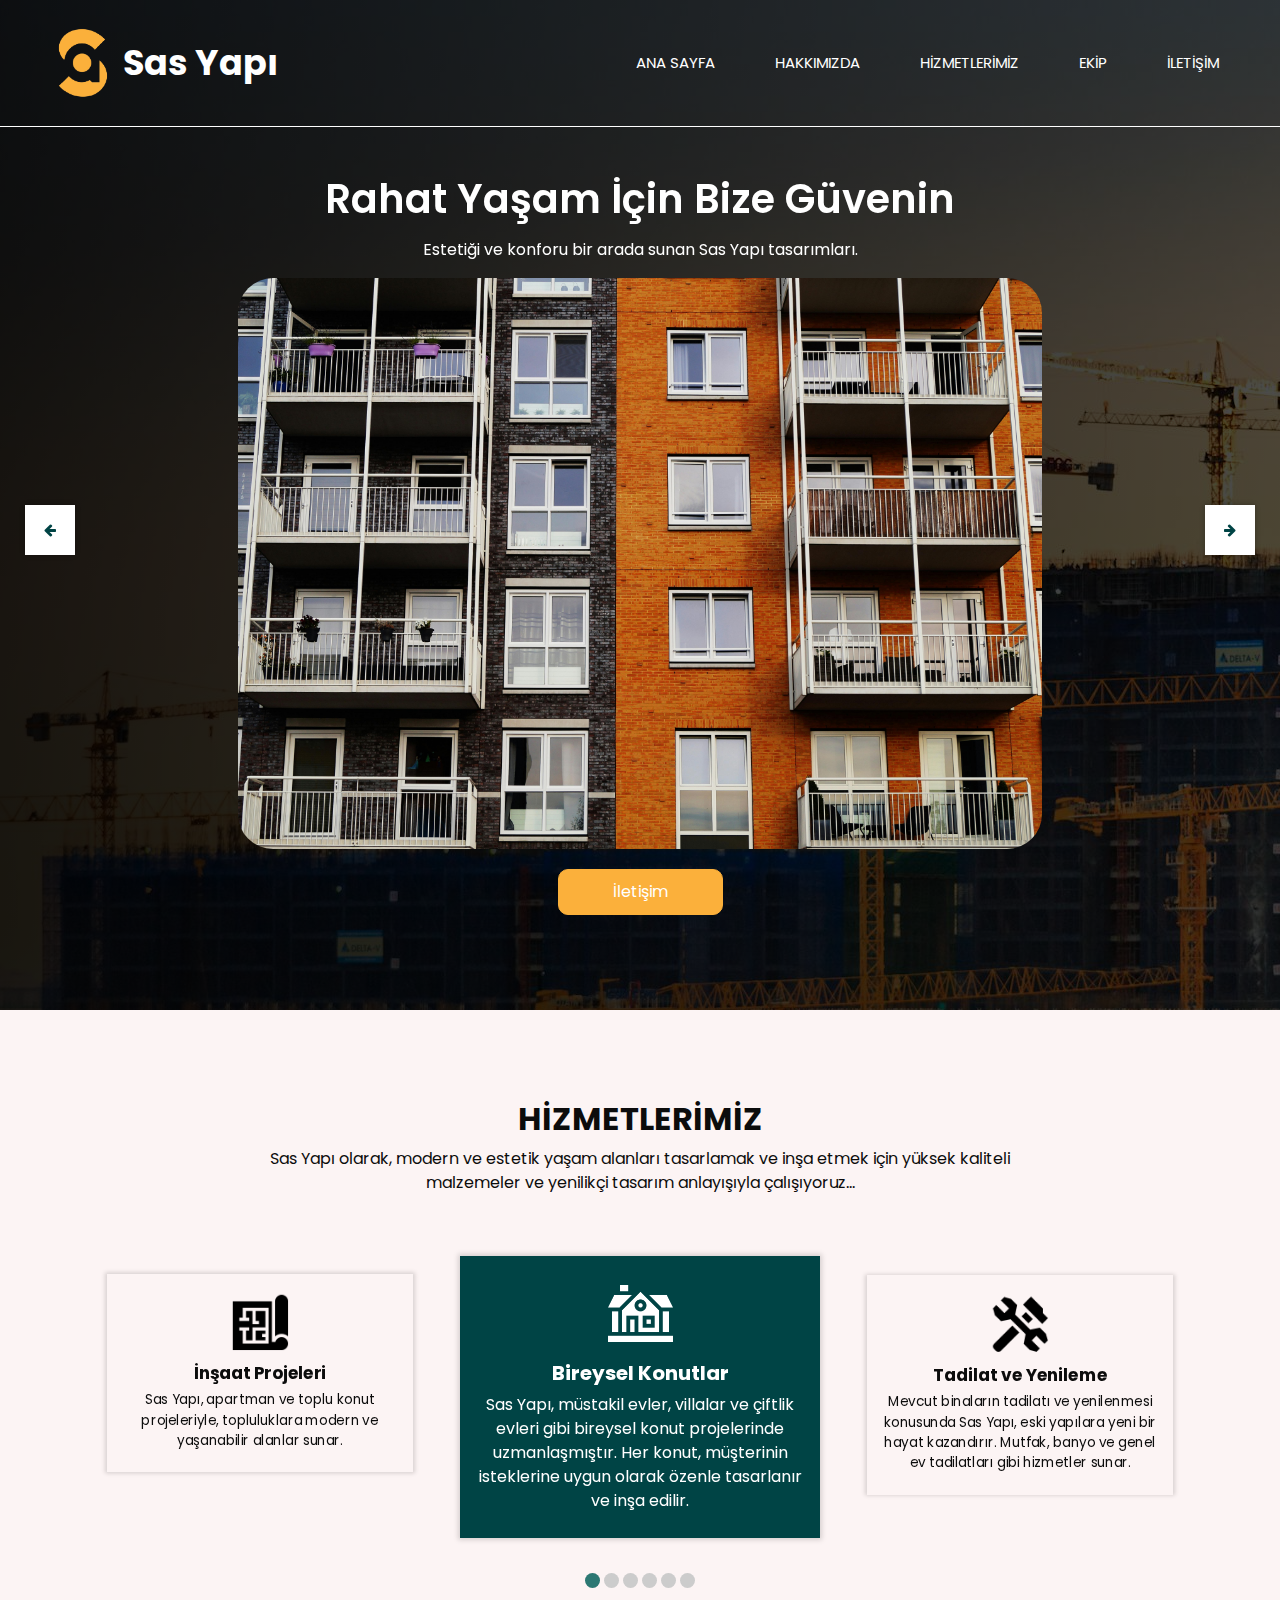
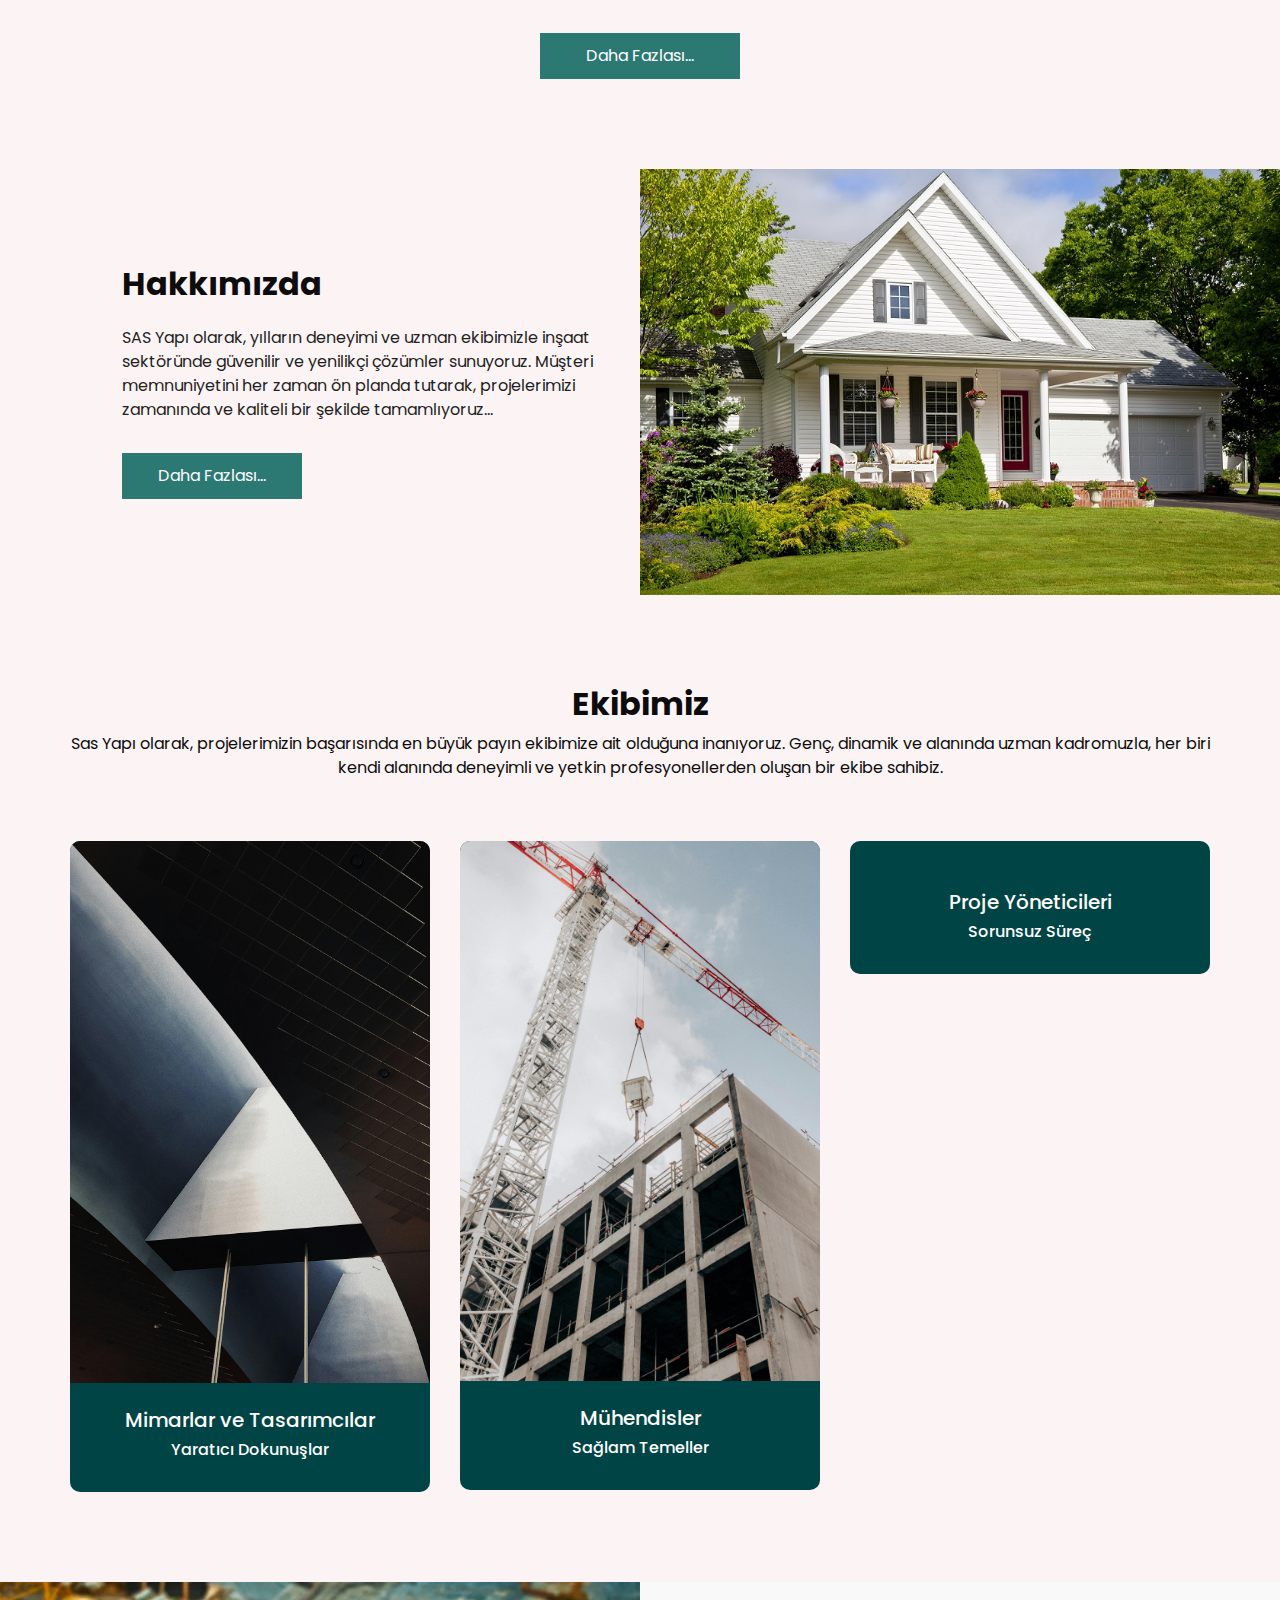
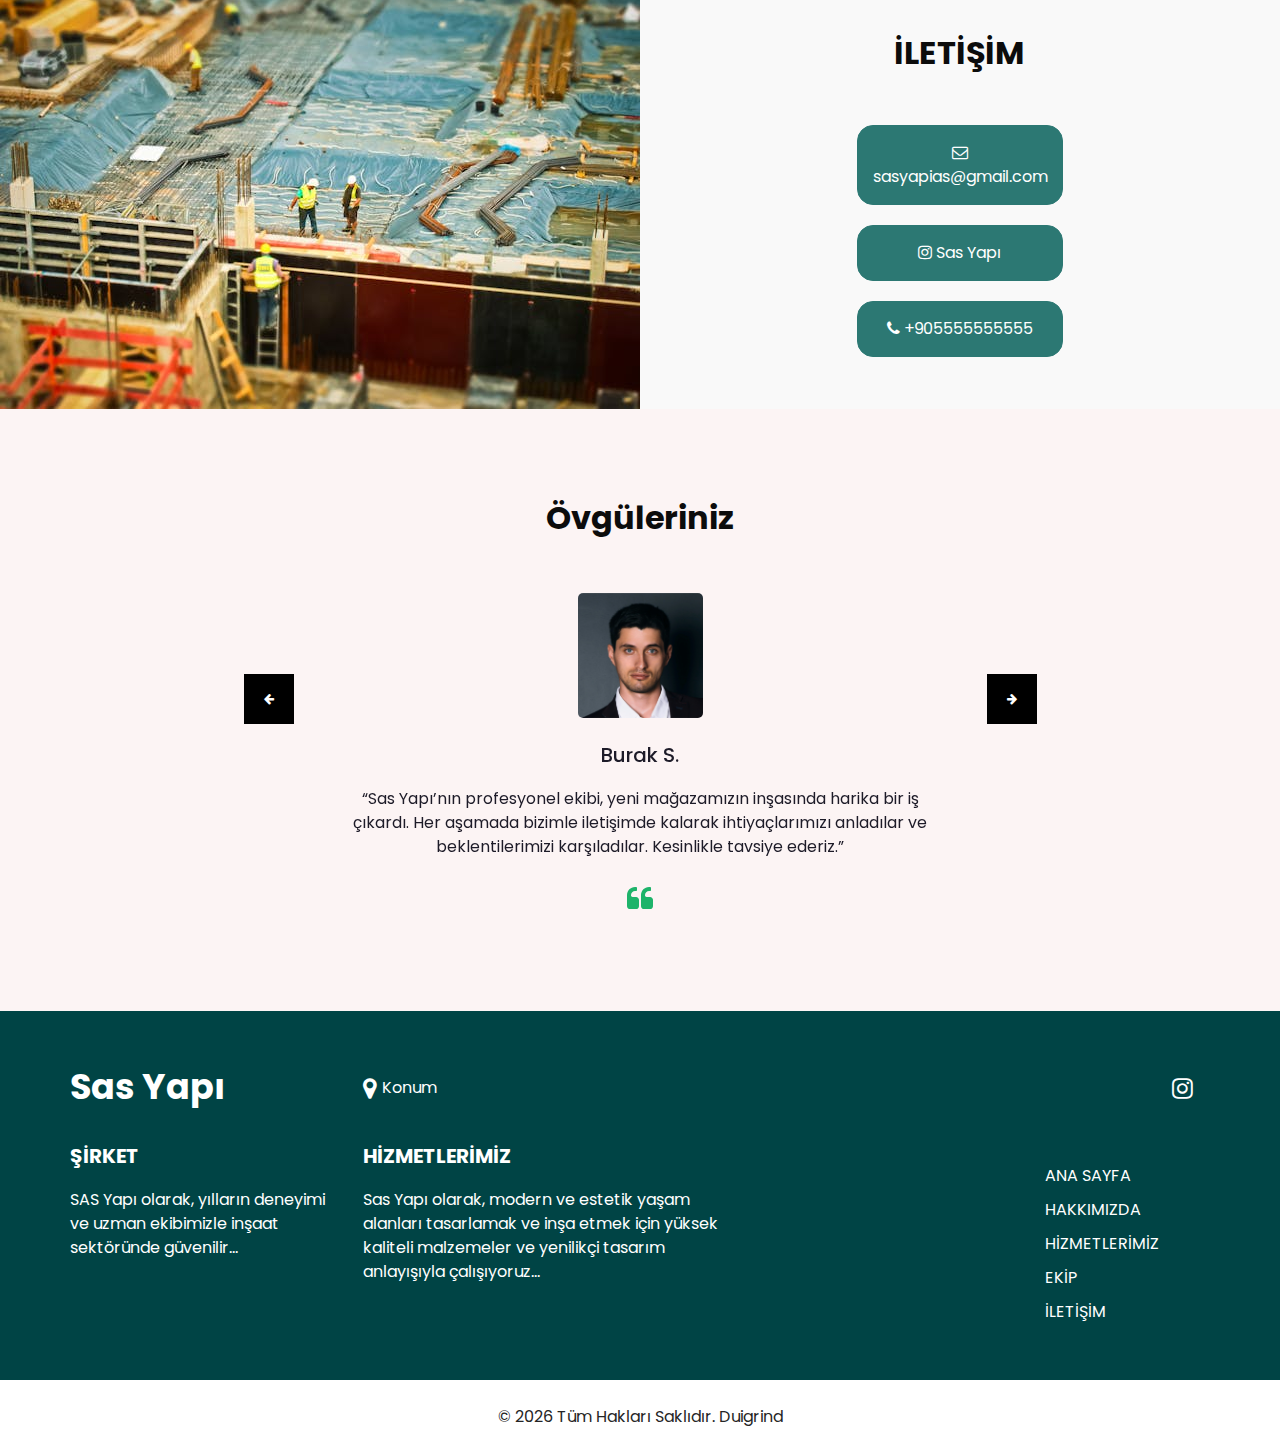
==== index.html @ 2551abb2 "guncelleme2" ====
<!DOCTYPE html>
<html>

<head>
  <!-- Basic -->
  <meta charset="utf-8" />
  <meta http-equiv="X-UA-Compatible" content="IE=edge" />
  <!-- Mobile Metas -->
  <meta name="viewport" content="width=device-width, initial-scale=1, shrink-to-fit=no" />
  <!-- Site Metas -->
  <meta name="keywords" content="" />
  <meta name="description" content="" />
  <meta name="author" content="" />
  <link rel="shortcut icon" href="images/Logo.png" type="image/x-icon">
  <title>SAS YAPI</title>

  <!-- bootstrap core css -->
  <link rel="stylesheet" type="text/css" href="css/bootstrap.css" />

  <!-- fonts style -->
  <link href="https://fonts.googleapis.com/css2?family=Poppins:wght@400;600;700&display=swap" rel="stylesheet">
  <!--owl slider stylesheet -->
  <link rel="stylesheet" type="text/css" href="https://cdnjs.cloudflare.com/ajax/libs/OwlCarousel2/2.3.4/assets/owl.carousel.min.css" />
  <!-- nice select -->
  <link rel="stylesheet" href="https://cdnjs.cloudflare.com/ajax/libs/jquery-nice-select/1.1.0/css/nice-select.min.css" integrity="sha256-mLBIhmBvigTFWPSCtvdu6a76T+3Xyt+K571hupeFLg4=" crossorigin="anonymous" />
  <!-- font awesome style -->
  <link href="css/font-awesome.min.css" rel="stylesheet" />

  <!-- Custom styles for this template -->
  <link href="css/style.css" rel="stylesheet" />
  <!-- responsive style -->
  <link href="css/responsive.css" rel="stylesheet" />
</head>

<body>
  <div class="hero_area">
    <div class="hero_bg_box">
      <img src="images/hero-bg.jpg" alt="">
    </div>
    <!-- header section strats -->
    <header class="header_section">
      <!--
      <div class="header_top">
        <div class="container-fluid header_top_container">

          <div class="contact_nav">
            <a href="https://www.google.com/maps/place/Kas%C4%B1mpa%C5%9Fa,+Atat%C3%BCrk+Cd.+No:97,+35470+Menderes%2F%C4%B0zmir/@38.3194028,27.0510919,12z/data=!4m6!3m5!1s0x14bbe1a1c6acbfe7:0x1ad0e61fbd7857f3!8m2!3d38.257509!4d27.130514!16s%2Fg%2F11c22ryd9q?entry=ttu" target="_blank">
              <i class="fa fa-map-marker" aria-hidden="true"></i>
              <span>
                Konum
              </span>
            </a>
            <a href="https://mail.google.com/" target="_blank">
              <i class="fa fa-envelope" aria-hidden="true"></i>
              <span>
                sasyapias@gmail.com
              </span>
            </a>
          </div>
          <div class="social_box">
            <a href="https://www.instagram.com/ylmz_ars/?utm_source=ig_web_button_share_sheet" target="_blank">
              <i class="fa fa-instagram" aria-hidden="true"></i>
            </a>
          </div>
        </div>
      </div>
    -->
      <div class="header_top">
        <div class="container-fluid">
          <nav class="navbar navbar-expand-lg custom_nav-container">
            <a class="nav-item-active" href="">
              <a class="nav-logo" href="index.html">
                <img src="images/Logo.png" alt="Logo">
              </a>
            </a>
            <a class="navbar-brand" href="index.html">Sas Yapı</a>

            <button class="navbar-toggler" type="button" data-toggle="collapse" data-target="#navbarSupportedContent" aria-controls="navbarSupportedContent" aria-expanded="false" aria-label="Toggle navigation">
              <span class=""> </span>
            </button>

            <div class="collapse navbar-collapse" id="navbarSupportedContent">
              <ul class="navbar-nav  ">
                <li class="nav-item active">
                  <a class="nav-link" href="index.html">Ana Sayfa <span class="sr-only">(current)</span></a>
                </li>
                <li class="nav-item">
                  <a class="nav-link" href="about.html"> Hakkımızda</a>
                </li>
                <li class="nav-item">
                  <a class="nav-link" href="service.html">HİZMETLERİMİZ</a>
                </li>
                <li class="nav-item">
                  <a class="nav-link" href="team.html"> EKİP </a>
                </li>
                <li class="nav-item">
                  <a class="nav-link" href="contact.html">İLETİŞİM</a>
                </li>
              </ul>
            </div>
          </nav>
        </div>
      </div>
    </header>
    <!-- end header section -->
    <!-- slider section -->
    <section class="slider_section ">
      <div id="customCarousel1" class="carousel slide" data-ride="carousel">
        <div class="carousel-inner">
          <div class="carousel-item active">
            <div class="container ">
              <div class="row">
                <div class="col-lg-10 col-md-11 mx-auto">
                  <div class="detail-box">
                    <h1>
                      <br>
                      Rahat Yaşam İçin
                      Bize Güvenin
                    </h1>
                    <p>
                      Estetiği ve konforu bir arada sunan Sas Yapı tasarımları. 
                    </p>
                    <img src="images/slider-bg.jpg" class="sliders" alt="Rahat Yaşam" style="max-width: 85%; height: auto; display: block; margin: auto; border-radius: 35px;  display: flex; margin-left: auto;">
                    <div class="btn-box">
                      <a href="contact.html" class="btn1" target="_blank">
                        İletişim
                      </a>
                    </div>
                  </div>
                </div>
              </div>
            </div>
          </div>
          <div class="carousel-item">
            <div class="container ">
              <div class="row">
                <div class="col-lg-10 col-md-11 mx-auto">
                  <div class="detail-box">
                    <h1>
                      <br>
                      Modernlik ve
                      Kolay Yaşam
                    </h1>
                    <p>
                      Sas Yapı, modern yaşam alanlarıyla hayatınızı kolaylaştırıyor.
                    </p>
                    <img src="images/slider-bg2.jpg" class="sliders" alt="Rahat Yaşam" style="max-width: 85%; height: auto; border-radius: 35px;">
                    <div class="btn-box">
                      <a href="contact.html" class="btn1" target="_blank">
                        İletişim
                      </a>
                    </div>
                  </div>
                </div>
              </div>
            </div>
          </div>
          <div class="carousel-item">
            <div class="container ">
              <div class="row">
                <div class="col-lg-10 col-md-11 mx-auto">
                  <div class="detail-box">
                    <h1>
                      <br>
                      Sanat
                      Stilistlik Ön Planda
                    </h1>
                    <p>
                      Sas Yapı, stil ve fonksiyonelliği bir arada sunuyor.
                    </p>
                    <img src="images/slider-bg3.jpg" class="sliders" alt="Rahat Yaşam" style="max-width: 100%; height: auto; border-radius: 35px;">
                    <div class="btn-box">
                      <a href="contact.html" class="btn1" target="_blank">
                        İletişim
                      </a>
                    </div>
                  </div>
                </div>
              </div>
            </div>
          </div>
        </div>
        <div class="carousel_btn-box">
          <a class="carousel-control-prev" href="#customCarousel1" role="button" data-slide="prev">
            <i class="fa fa-arrow-left" aria-hidden="true"></i>
            <span class="sr-only">Önceki</span>
          </a>
          <a class="carousel-control-next" href="#customCarousel1" role="button" data-slide="next">
            <i class="fa fa-arrow-right" aria-hidden="true"></i>
            <span class="sr-only">Sonraki</span>
          </a>
        </div>
      </div>
    </section>
    <!-- end slider section -->
  </div>


  <!-- service section -->

  <section class="service_section layout_padding">
    <div class="container">
      <div class="heading_container heading_center ">
        <h2 class="">
          HİZMETLERİMİZ
        </h2>
        <p class="col-lg-8 px-0">
          Sas Yapı olarak, modern ve estetik yaşam alanları tasarlamak ve inşa etmek için yüksek kaliteli malzemeler ve yenilikçi tasarım anlayışıyla çalışıyoruz...
        </p>
      </div>
      <div class="service_container">
        <div class="carousel-wrap ">
          <div class="service_owl-carousel owl-carousel">
            <div class="item">
              <div class="box ">
                <div class="img-box">
                  <img src="images/s1.png" alt="" />
                </div>
                <div class="detail-box">
                  <h5>
                    Bireysel Konutlar
                  </h5>
                  <p>
                    Sas Yapı, müstakil evler, villalar ve çiftlik evleri gibi bireysel konut projelerinde uzmanlaşmıştır. 
                    Her konut, müşterinin isteklerine uygun olarak özenle tasarlanır ve inşa edilir.
                  </p>
                </div>
              </div>
            </div>
            <div class="item">
              <div class="box ">
                <div class="img-box">
                  <img src="images/s2.png" alt="" />
                </div>
                <div class="detail-box">
                  <h5>
                    Tadilat ve Yenileme
                  </h5>
                  <p>
                    Mevcut binaların tadilatı ve yenilenmesi konusunda Sas Yapı, eski yapılara yeni bir hayat kazandırır.
                     Mutfak, banyo ve genel ev tadilatları gibi hizmetler sunar.
                  </p>
                </div>
              </div>
            </div>
            <div class="item">
              <div class="box ">
                <div class="img-box">
                  <img src="images/s3.png" alt="" />
                </div>
                <div class="detail-box">
                  <h5>
                    Ticari Alanlar
                  </h5>
                  <p>
                    Ofisler, dükkanlar ve kafeler gibi ticari alanların inşasında 
                    Sas Yapı, iş sahiplerine modern ve kullanışlı alanlar sunar.
                  </p>
                </div>
              </div>
            </div>
            <div class="item">
              <div class="box ">
                <div class="img-box">
                  <img src="images/s4.png" alt="" />
                </div>
                <div class="detail-box">
                  <h5>
                    Bahçe ve Peyzaj Düzenlemeleri
                  </h5>
                  <p>
                    Konut ve ticari alanların çevre düzenlemeleri, 
                    bahçe tasarımı ve peyzaj projelerinde, estetik ve fonksiyonelliği bir arada sunar.
                  </p>
                </div>
              </div>
            </div>
            <div class="item">
              <div class="box ">
                <div class="img-box">
                  <img src="images/s5.png" alt="" />
                </div>
                <div class="detail-box">
                  <h5>
                    Ek Binalar ve Eklentiler
                  </h5>
                  <p>
                    Mevcut konutlara veya ticari binalara ek olarak yapılan garajlar, 
                    depo alanları ve ek odalar gibi projelerde uzmanlık sağlar.
                  </p>
                </div>
              </div>
            </div>
            <div class="item">
              <div class="box ">
                <div class="img-box">
                  <img src="images/s6.png" alt="" />
                </div>
                <div class="detail-box">
                  <h5>
                    İnşaat Projeleri
                  </h5>
                  <p>
                    Sas Yapı, apartman ve toplu konut projeleriyle, topluluklara modern ve yaşanabilir alanlar sunar.
                  </p>
                </div>
              </div>
            </div>
          </div>
        </div>
      </div>
      <div class="btn-box">
        <a href="service.html">
          Daha Fazlası...
        </a>
      </div>
    </div>
  </section>

  <!-- service section ends -->

  <!-- about section -->

  <section class="about_section">
    <div class="container-fluid">
      <div class="row">
        <div class="col-md-5 offset-md-1">
          <div class="detail-box pr-md-2">
            <div class="heading_container">
              <h2 class="">
                Hakkımızda
              </h2>
            </div>
            <p class="detail_p_mt">
              SAS Yapı olarak, yılların deneyimi ve uzman ekibimizle inşaat sektöründe güvenilir ve yenilikçi çözümler sunuyoruz. Müşteri memnuniyetini her zaman ön planda tutarak, projelerimizi zamanında ve kaliteli bir şekilde tamamlıyoruz...
            </p>
            <a href="about.html" class="">
              Daha Fazlası...
            </a>
          </div>
        </div>
        <div class="col-md-6 px-0">
          <div class="img-box ">
            <img src="images/about-img.jpg" class="box_img" alt="about img">
          </div>
        </div>
      </div>
    </div>
  </section>

  <!-- about section ends -->

  <!-- team section -->

  <section class="team_section layout_padding">
    <div class="container">
      <div class="heading_container heading_center">
        <h2>
          Ekibimiz
        </h2>
        <p>
          Sas Yapı olarak, projelerimizin başarısında en büyük payın ekibimize ait olduğuna inanıyoruz. Genç, dinamik ve alanında uzman kadromuzla, her biri kendi alanında deneyimli ve yetkin profesyonellerden oluşan bir ekibe sahibiz.
        </p>
      </div>
      <div class="row">
        <div class="col-md-4 col-sm-6 mx-auto">
          <div class="box">
            <div class="img-box">
              <img src="images/t1.jpg" alt="">
            </div>
            <div class="detail-box">
              <h5>
                Mimarlar ve Tasarımcılar
              </h5>
              <h6 class="">
                Yaratıcı Dokunuşlar
              </h6>
            </div>
          </div>
        </div>
        <div class="col-md-4 col-sm-6 mx-auto">
          <div class="box">
            <div class="img-box">
              <img src="images/t2.jpg" alt="">
            </div>
            <div class="detail-box">
              <h5>
                Mühendisler
              </h5>
              <h6 class="">
                Sağlam Temeller
              </h6>
            </div>
          </div>
        </div>
        <div class="col-md-4 col-sm-6 mx-auto">
          <div class="box">
            <div class="img-box">
              <img src="images/t3.jpg" alt="">
            </div>
            <div class="detail-box">
              <h5>
                Proje Yöneticileri
              </h5>
              <h6 class="">
                Sorunsuz Süreç
              </h6>
            </div>
          </div>
        </div>
      </div>
    </div>
  </section>

  <!-- end team section -->

  <!-- contact section -->
  <section class="contact_section">
    <div class="container-fluid">
        <div class="row">
            <div class="col-md-6 px-0">
                <div class="img-box">
                    <img src="images/contact-img.jpg" class="box_img" alt="about img">
                </div>
            </div>
            <div class="col-md-5 mx-auto">
                <div class="form_container">
                    <div class="heading_container heading_center">
                        <h2>İLETİŞİM</h2>
                    </div>
                    <div class="btn_box">
                        <button>
                            <i class="fa fa-envelope-o" aria-hidden="true"></i>
                            <a href="mailto:sasyapias@gmail.com" class="buttonyazi" target="_blank">sasyapias@gmail.com</a>
                        </button>
                    </div>
                    <div class="btn_box">
                        <button>
                            <i class="fa fa-instagram" aria-hidden="true"></i>
                            <a href="https://www.instagram.com/ylmz_ars/?utm_source=ig_web_button_share_sheet" class="buttonyazi" target="_blank">Sas Yapı</a>
                        </button>
                    </div>
                    <div class="btn_box">
                      <button>
                          <i class="fa fa-phone" aria-hidden="true"></i>
                          <a href="tel:+905555555555" class="buttonyazi" target="_blank">+905555555555</a>
                      </button>
                  </div>
                </div>
            </div>
        </div>
    </div>
</section>
  <!-- end contact section -->

  <!-- client section -->

  <section class="client_section layout_padding">
    <div class="container ">
      <div class="heading_container heading_center">
        <h2>
          Övgüleriniz
        </h2>
        <hr>
      </div>
      <div id="carouselExample2Controls" class="carousel slide" data-ride="carousel">
        <div class="carousel-inner">
          <div class="carousel-item active">
            <div class="row">
              <div class="col-lg-7 col-md-9 mx-auto">
                <div class="client_container ">
                  <div class="img-box">
                    <img src="images/client.jpg" alt="">
                  </div>
                  <div class="detail-box">
                    <h5>
                      Burak S.
                    </h5>
                    <p>
                      “Sas Yapı’nın profesyonel ekibi, yeni mağazamızın inşasında harika bir iş çıkardı. Her aşamada bizimle iletişimde kalarak ihtiyaçlarımızı anladılar ve beklentilerimizi karşıladılar. Kesinlikle tavsiye ederiz.”
                    </p>
                    <span>
                      <i class="fa fa-quote-left" aria-hidden="true"></i>
                    </span>
                  </div>
                </div>
              </div>
            </div>
          </div>
          <div class="carousel-item">
            <div class="row">
              <div class="col-lg-7 col-md-9 mx-auto">
                <div class="client_container ">
                  <div class="img-box">
                    <img src="images/client1.jpg" alt="">
                  </div>
                  <div class="detail-box">
                    <h5>
                      Ceyda A.
                    </h5>
                    <p>
                      “Sas Yapı ekibi, müşteri odaklı yaklaşımlarıyla projelerimizi başarıyla tamamladı. Her adımda bizimle birlikte çalışarak, ihtiyaçlarımızı en iyi şekilde karşıladılar. Teşekkürler Sas Yapı!”
                    </p>
                    <span>
                      <i class="fa fa-quote-left" aria-hidden="true"></i>
                    </span>
                  </div>
                </div>
              </div>
            </div>
          </div>
          <div class="carousel-item">
            <div class="row">
              <div class="col-lg-7 col-md-9 mx-auto">
                <div class="client_container ">
                  <div class="img-box">
                    <img src="images/client2.jpg" alt="">
                  </div>
                  <div class="detail-box">
                    <h5>
                      Ali V.
                    </h5>
                    <p>
                      “Sas Yapı, evimizin tadilatını üstlendi ve sonuç harika oldu. Ekip, her detayı titizlikle ele aldı ve beklentilerimizin ötesine geçti. Mükemmel işçilik ve profesyonel yaklaşım için teşekkürler!”
                    </p>
                    <span>
                      <i class="fa fa-quote-left" aria-hidden="true"></i>
                    </span>
                  </div>
                </div>
              </div>
            </div>
          </div>
        </div>
        <div class="carousel_btn-box">
          <a class="carousel-control-prev" href="#carouselExample2Controls" role="button" data-slide="prev">
            <span>
              <i class="fa fa-arrow-left" aria-hidden="true"></i>
            </span>
            <span class="sr-only">Önceki</span>
          </a>
          <a class="carousel-control-next" href="#carouselExample2Controls" role="button" data-slide="next">
            <span>
              <i class="fa fa-arrow-right" aria-hidden="true"></i>
            </span>
            <span class="sr-only">Sonraki</span>
          </a>
        </div>
      </div>
    </div>
  </section>

  <!-- end client section -->

  <!-- info section -->
              <section class="info_section ">
                <div class="container">
                  <div class="info_top">
                    <div class="row">
                      <div class="col-md-3 ">
                        <a class="navbar-brand" href="index.html">
                          Sas Yapı
                        </a>
                      </div>
                      <div class="col-md-5 ">
                        <div class="info_contact">
                          <a href="https://www.google.com/maps/place/Kas%C4%B1mpa%C5%9Fa,+Atat%C3%BCrk+Cd.+No:97,+35470+Menderes%2F%C4%B0zmir/@38.3194028,27.0510919,12z/data=!4m6!3m5!1s0x14bbe1a1c6acbfe7:0x1ad0e61fbd7857f3!8m2!3d38.257509!4d27.130514!16s%2Fg%2F11c22ryd9q?entry=ttu" target="_blank">
                            <i class="fa fa-map-marker" aria-hidden="true"></i>
                            <span>
                              Konum
                            </span>
                            <!-- 
              <a href="">
                <i class="fa fa-phone" aria-hidden="true"></i>
                <span>
                  +01 1234567890
                </span>
              </a>
              -->
                          </a>              
                        </div>
                      </div>
                      <div class="col-md-4 ">
                        <div class="social_box">
                          <a href="https://www.instagram.com/ylmz_ars/?utm_source=ig_web_button_share_sheet" target="_blank">
                            <i class="fa fa-instagram" aria-hidden="true"></i>
                          </a>
                        </div>
                      </div>
                    </div>
                  </div>
                  <div class="info_bottom">
                    <div class="row">
                      <div class="col-lg-3 col-md-6">
                        <div class="info_detail">
                          <h5>
                            ŞİRKET
                          </h5>
                          <p>
                            SAS Yapı olarak, yılların deneyimi ve uzman ekibimizle inşaat sektöründe güvenilir...
                          </p>
                        </div>
                      </div>
                      <div class="col-lg-4 col-md-6">
                        <div class="info_detail">
                          <h5>
                            HİZMETLERİMİZ
                          </h5>
                          <p>
                            Sas Yapı olarak, modern ve estetik yaşam alanları tasarlamak ve inşa etmek için yüksek kaliteli malzemeler ve yenilikçi tasarım anlayışıyla çalışıyoruz...
                          </p>
                        </div>
                      </div>
                      <div class="col-lg-3 col-md-6">
                        <div class="info_form">
                          <h5>
                            
                          </h5>
                        </div>
                      </div>
                      <div class="col-lg-2 col-md-6">
                        <div class="">
                          <h5>
                            
                          </h5>
                          <ul class="info_menu">
                            <li>
                              <a href="index.html">
                                ANA SAYFA
                              </a>
                            </li>
                            <li>
                              <a href="about.html">
                                HAKKIMIZDA
                              </a>
                            </li>
                            <li>
                              <a href="service.html">
                                HİZMETLERİMİZ
                              </a>
                            </li>
                            <li>
                              <a href="team.html">
                                EKİP
                              </a>
                            </li>
                            <li class="mb-0">
                              <a href="contact.html">
                                İLETİŞİM
                              </a>
                            </li>
                          </ul>
                        </div>
                      </div>
                    </div>
                  </div>
                </div>
              </section>
  <!-- end info_section -->

  <!-- footer section -->
  <footer class="footer_section">
    <div class="container">
      <p>
        &copy; <span id="displayYear"></span> Tüm Hakları Saklıdır.
        <a href="https://www.instagram.com/duigrind?utm_source=ig_web_button_share_sheet&igsh=ZDNlZDc0MzIxNw==" target="_blank">Duigrind</a>
      </p>
    </div>
  </footer>
  <!-- footer section -->

  <!-- jQery -->
  <script src="js/jquery-3.4.1.min.js"></script>
  <!-- popper js -->
  <script src="https://cdn.jsdelivr.net/npm/popper.js@1.16.0/dist/umd/popper.min.js" integrity="sha384-Q6E9RHvbIyZFJoft+2mJbHaEWldlvI9IOYy5n3zV9zzTtmI3UksdQRVvoxMfooAo" crossorigin="anonymous"></script>
  <!-- bootstrap js -->
  <script src="js/bootstrap.js"></script>
  <!-- owl slider -->
  <script src="https://cdnjs.cloudflare.com/ajax/libs/OwlCarousel2/2.3.4/owl.carousel.min.js"></script>
  <!-- nice select -->
  <script src="https://cdnjs.cloudflare.com/ajax/libs/jquery-nice-select/1.1.0/js/jquery.nice-select.min.js" integrity="sha256-Zr3vByTlMGQhvMfgkQ5BtWRSKBGa2QlspKYJnkjZTmo=" crossorigin="anonymous"></script>
  <!-- custom js -->
  <script src="js/custom.js"></script>
  <!-- Google Map -->
  <script src="https://maps.googleapis.com/maps/api/js?key=AIzaSyCh39n5U-4IoWpsVGUHWdqB6puEkhRLdmI&callback=myMap"></script>
  <!-- End Google Map -->
</body>

</html>
---- css/style.css ----
body {
  font-family: 'Poppins', sans-serif;
  color: #0c0c0c;
  background-color: rgb(252, 244, 244);
  overflow-x: hidden;
}

.sliders {
  width: 100%; /* Resmin genişliği */
  max-width: 150%; /* Maksimum genişlik */
  height: auto;
  z-index: -1; /* Yazıların arkasına gelmesini sağlar */
  opacity: 1; /* Opsiyonel: Arka plan resminin opaklığını ayarlar */
  border-radius: 20px; /* Kenarları yumuşatma */
  margin: 0 auto; /* Yatay olarak ortalar */
  display: block; /* Display block yap */
}

.layout_padding {
  padding: 90px 0;
}

.layout_padding2 {
  padding: 75px 0;
}

.layout_padding2-top {
  padding-top: 75px;
}

.layout_padding2-bottom {
  padding-bottom: 75px;
}

.layout_padding-top {
  padding-top: 90px;
}

.layout_padding-bottom {
  padding-bottom: 90px;
}

.heading_container {
  display: -webkit-box;
  display: -ms-flexbox;
  display: flex;
  -webkit-box-orient: vertical;
  -webkit-box-direction: normal;
      -ms-flex-direction: column;
          flex-direction: column;
  -webkit-box-align: start;
      -ms-flex-align: start;
          align-items: flex-start;
}

.heading_container h2 {
  position: relative;
  font-weight: bold;
}

.h3 {
  position: relative;
  font-weight: bold;
}

.heading_container h2 span {
  color: #2c7873;
}

.heading_container.heading_center {
  -webkit-box-align: center;
      -ms-flex-align: center;
          align-items: center;
  text-align: center;
}

a,
a:hover,
a:focus {
  text-decoration: none;
}

a:hover,
a:focus {
  color: initial;
}

.btn,
.btn:focus {
  outline: none !important;
  -webkit-box-shadow: none;
          box-shadow: none;
}

/*header section*/
.hero_area {
  position: relative;
  min-height: 100vh;
  display: -webkit-box;
  display: -ms-flexbox;
  display: flex;
  -webkit-box-orient: vertical;
  -webkit-box-direction: normal;
      -ms-flex-direction: column;
          flex-direction: column;
}

.hero_area .hero_bg_box {
  position: absolute;
  top: 0;
  left: 0;
  width: 100%;
  height: 100%;
  overflow: hidden;
  z-index: -1;
}

.hero_area .hero_bg_box img {
  width: auto;
  height: auto;
  min-width: 100%;
  min-height: 100%;
}

.hero_area .hero_bg_box::before {
  content: "";
  position: absolute;
  top: 0;
  left: 0;
  width: 100%;
  height: 100%;
  background: -webkit-gradient(linear, left top, right top, from(rgba(0, 0, 0, 0.9)), to(rgba(0, 0, 0, 0.7)));
  background: linear-gradient(to right, rgba(0, 0, 0, 0.9), rgba(0, 0, 0, 0.7));
}

.sub_page .hero_area {
  min-height: auto;
}

.header_section .header_top {
  padding: 15px 0;
  border-bottom: 1px solid #ffffff;
}

.header_section .header_top .header_top_container {
  display: -webkit-box;
  display: -ms-flexbox;
  display: flex;
  -webkit-box-pack: justify;
      -ms-flex-pack: justify;
          justify-content: space-between;
  -webkit-box-align: center;
      -ms-flex-align: center;
          align-items: center;
}

.header_section .header_top .contact_nav {
  display: -webkit-box;
  display: -ms-flexbox;
  display: flex;
  -webkit-box-pack: justify;
      -ms-flex-pack: justify;
          justify-content: space-between;
  -webkit-box-flex: 1;
      -ms-flex: 1;
          flex: 1;
}

.header_section .header_top .contact_nav a {
  color: #ffffff;
  display: -webkit-box;
  display: -ms-flexbox;
  display: flex;
  -webkit-box-align: center;
      -ms-flex-align: center;
          align-items: center;
  -webkit-box-pack: center;
      -ms-flex-pack: center;
          justify-content: center;
}

.header_section .header_top .contact_nav a i {
  margin-right: 5px;
  background-color: #fbb03b;
  width: 35px;
  height: 35px;
  display: -webkit-box;
  display: -ms-flexbox;
  display: flex;
  -webkit-box-pack: center;
      -ms-flex-pack: center;
          justify-content: center;
  -webkit-box-align: center;
      -ms-flex-align: center;
          align-items: center;
  color: #ffffff;
  border-radius: 100%;
}

.header_section .header_top .contact_nav a:hover i {
  background-color: #2c7873;
}

.header_section .header_top .social_box {
  display: -webkit-box;
  display: -ms-flexbox;
  display: flex;
  -webkit-box-pack: end;
      -ms-flex-pack: end;
          justify-content: flex-end;
  min-width: 200px;
}

.header_section .header_top .social_box a i {
  margin-right: 5px;
  background-color: #fbb03b;
  width: 28px;
  height: 28px;
  display: -webkit-box;
  display: -ms-flexbox;
  display: flex;
  -webkit-box-pack: center;
      -ms-flex-pack: center;
          justify-content: center;
  -webkit-box-align: center;
      -ms-flex-align: center;
          align-items: center;
  color: #ffffff;
  border-radius: 100%;
}

.header_section .header_top .social_box a:hover i {
  background-color: #2c7873;
}

.header_section .header_bottom {
  padding: 15px 0;
}

.header_section .header_bottom .container-fluid {
  padding-right: 25px;
  padding-left: 25px;
}

.navbar-brand {
  color: #ffffff;
  font-weight: bold;
  font-size: 35px;
  display: inline-block;
  margin: auto;
}

@media (max-width: 767px) {
  .navbar-brand {
      justify-content: center;
  }
}

.navbar-brand span {
  color: #2c7873;
}

.navbar-brand:hover {
  color: #fbb03b;
}

.nav-item-active{
margin-left: 1%;
}
.custom_nav-container {
  padding: 5;
}

.custom_nav-container .navbar-nav {
  margin-left: auto;
}

.custom_nav-container .navbar-nav .nav-item .nav-link {
  padding: 5px 30px;
  color: #ffffff;
  text-align: center;
  text-transform: uppercase;
  border-radius: 5px;
  font-size: 15px;
  -webkit-transition: all .3s;
  transition: all .3s;
}

.custom_nav-container .navbar-nav .nav-item .nav-link i {
  margin-right: 5px;
}

.custom_nav-container .navbar-nav .nav-item:hover .nav-link {
  color: #2c7873;
}

.custom_nav-container .nav_search-btn {
  width: 35px;
  height: 35px;
  padding: 0;
  border: none;
  color: #ffffff;
}

.nav-logo img {
  height: 80px; /* Adjust this value as needed */
  max-width: 100%; /* Ensures the image does not exceed its container's width */
  object-fit: contain; /* Ensures the logo scales properly while maintaining aspect ratio */
}


.custom_nav-container .nav_search-btn:hover {
  color: #fbb03b;
}

.custom_nav-container .navbar-toggler {
  outline: none;
}

.custom_nav-container .navbar-toggler {
  padding: 0;
  width: 37px;
  height: 42px;
  -webkit-transition: all .3s;
  transition: all .3s;
}

.custom_nav-container .navbar-toggler span {
  display: block;
  width: 35px;
  height: 4px;
  background-color: #ffffff;
  margin: 7px 0;
  -webkit-transition: all 0.3s;
  transition: all 0.3s;
  position: relative;
  border-radius: 5px;
  -webkit-transition: all .3s;
  transition: all .3s;
}

.custom_nav-container .navbar-toggler span::before, .custom_nav-container .navbar-toggler span::after {
  content: "";
  position: absolute;
  left: 0;
  height: 100%;
  width: 100%;
  background-color: #ffffff;
  top: -10px;
  border-radius: 5px;
  -webkit-transition: all .3s;
  transition: all .3s;
}

.custom_nav-container .navbar-toggler span::after {
  top: 10px;
}

.custom_nav-container .navbar-toggler[aria-expanded="true"] {
  -webkit-transform: rotate(360deg);
          transform: rotate(360deg);
}

.custom_nav-container .navbar-toggler[aria-expanded="true"] span {
  -webkit-transform: rotate(45deg);
          transform: rotate(45deg);
}

.custom_nav-container .navbar-toggler[aria-expanded="true"] span::before, .custom_nav-container .navbar-toggler[aria-expanded="true"] span::after {
  -webkit-transform: rotate(90deg);
          transform: rotate(90deg);
  top: 0;
}

.custom_nav-container .navbar-toggler[aria-expanded="true"] .s-1 {
  -webkit-transform: rotate(45deg);
          transform: rotate(45deg);
  margin: 0;
  margin-bottom: -4px;
}

.custom_nav-container .navbar-toggler[aria-expanded="true"] .s-2 {
  display: none;
}

.custom_nav-container .navbar-toggler[aria-expanded="true"] .s-3 {
  -webkit-transform: rotate(-45deg);
          transform: rotate(-45deg);
  margin: 0;
  margin-top: -4px;
}

.custom_nav-container .navbar-toggler[aria-expanded="false"] .s-1,
.custom_nav-container .navbar-toggler[aria-expanded="false"] .s-2,
.custom_nav-container .navbar-toggler[aria-expanded="false"] .s-3 {
  -webkit-transform: none;
          transform: none;
}

/*end header section*/
/* slider section */
.slider_section {
  -webkit-box-flex: 1;
      -ms-flex: 1;
          flex: 1;
  display: -webkit-box;
  display: -ms-flexbox;
  display: flex;
  -webkit-box-align: center;
      -ms-flex-align: center;
          align-items: center;
}

.slider_section .row {
  -webkit-box-align: center;
      -ms-flex-align: center;
          align-items: center;
}

.slider_section #customCarousel1 {
  width: 100%;
  position: unset;
}

.slider_section .detail-box {
  color: #ffffff;
  text-align: center;
  width: 100%; /* Resmin genişliği */
  max-width: 150%; /* Maksimum genişlik */
  height: auto;
  z-index: -1; /* Yazıların arkasına gelmesini sağlar */
  opacity: 1; /* Opsiyonel: Arka plan resminin opaklığını ayarlar */
  border-radius: 20px; /* Kenarları yumuşatma */
  margin: 0 auto; /* Yatay olarak ortalar */
  display: block; 
}

.slider_section .detail-box h1 {
  font-weight: 600;
  margin-bottom: 15px;
  color: #ffffff;
  z-index: 1;
}

.slider_section .detail-box .btn-box {
  display: -webkit-box;
  display: -ms-flexbox;
  display: flex;
  -webkit-box-pack: center;
      -ms-flex-pack: center;
          justify-content: center;
  margin-top: 20px;
  -ms-flex-wrap: wrap;
      flex-wrap: wrap;
}

.slider_section .detail-box .btn-box a {
  text-align: center;
  width: 165px;
}

.slider_section .detail-box .btn-box .btn1 {
  display: inline-block;
  padding: 10px 15px;
  background-color: #fbb03b;
  color: #ffffff;
  border-radius: 10px;
  -webkit-transition: all .3s;
  transition: all .3s;
  border: 1px solid #fbb03b;
}

.slider_section .detail-box .btn-box .btn1:hover {
  background-color: transparent;
  color: #fbb03b;
}

.slider_section .img-box img {
  width: 100%;
}

.slider_section .carousel_btn-box {
  display: -webkit-box;
  display: -ms-flexbox;
  display: flex;
  -webkit-box-pack: justify;
      -ms-flex-pack: justify;
          justify-content: space-between;
  margin: 45px auto 0 auto;
  width: 110px;
  height: 50px;
}

.slider_section .carousel_btn-box a {
  top: 50%;
  width: 50px;
  height: 50px;
  background-color: #ffffff;
  opacity: 1;
  color: #004445;
  font-size: 14px;
  -webkit-box-shadow: 0 0 5px 0 rgba(0, 0, 0, 0.25);
          box-shadow: 0 0 5px 0 rgba(0, 0, 0, 0.25);
  -webkit-transition: all .2s;
  transition: all .2s;
}

.slider_section .carousel_btn-box a:hover {
  background-color: #2c7873;
  color: #ffffff;
}

.slider_section .carousel_btn-box .carousel-control-prev {
  left: 25px;
}

.slider_section .carousel_btn-box .carousel-control-next {
  right: 25px;
}

.service_section .heading_container {
  margin-bottom: 35px;
}

.service_section .box {
  margin: 10px;
  text-align: center;
  -webkit-box-shadow: 0 0 5px 2px rgba(0, 0, 0, 0.15);
          box-shadow: 0 0 5px 2px rgba(0, 0, 0, 0.15);
  padding: 25px 15px;
  -webkit-transition: all .3s;
  transition: all .3s;
  display: -webkit-box;
  display: -ms-flexbox;
  display: flex;
  -webkit-box-orient: vertical;
  -webkit-box-direction: normal;
      -ms-flex-direction: column;
          flex-direction: column;
  -webkit-box-align: center;
      -ms-flex-align: center;
          align-items: center;
}

.service_section .box .img-box {
  width: 65px;
  height: 65px;
  display: -webkit-box;
  display: -ms-flexbox;
  display: flex;
  -webkit-box-pack: center;
      -ms-flex-pack: center;
          justify-content: center;
  -webkit-box-align: center;
      -ms-flex-align: center;
          align-items: center;
}

.service_section .box .img-box img {
  max-height: 100%;
  max-width: 100%;
  -webkit-transition: all .3s;
  transition: all .3s;
}

.service_section .box .detail-box {
  margin-top: 15px;
}

.service_section .box .detail-box h5 {
  font-weight: bold;
}

.service_section .box .detail-box p {
  margin: 0;
}

.service_section .btn-box {
  display: -webkit-box;
  display: -ms-flexbox;
  display: flex;
  -webkit-box-pack: center;
      -ms-flex-pack: center;
          justify-content: center;
  margin-top: 45px;
}

.service_section .btn-box a {
  display: inline-block;
  padding: 10px 45px;
  background-color: #2c7873;
  color: #ffffff;
  border-radius: 0;
  -webkit-transition: all .3s;
  transition: all .3s;
  border: 1px solid #2c7873;
}

.service_section .btn-box a:hover {
  background-color: transparent;
  color: #2c7873;
}

.service_section .owl-stage .owl-item.active {
  -webkit-transform: scale(0.85);
          transform: scale(0.85);
  -webkit-transition: 0.6s ease;
  transition: 0.6s ease;
}

.service_section .owl-stage .owl-item.active.center {
  -webkit-transform: scale(1);
          transform: scale(1);
}

.service_section .owl-stage .owl-item.active.center .box {
  background-color: #004445;
  color: #ffffff;
}

.service_section .owl-stage .owl-item.active.center .box .img-box img {
  -webkit-filter: brightness(0) invert(1);
          filter: brightness(0) invert(1);
}

.service_section .owl-nav {
  display: none;
}

.service_section .owl-dots {
  display: -webkit-box;
  display: -ms-flexbox;
  display: flex;
  -webkit-box-pack: center;
      -ms-flex-pack: center;
          justify-content: center;
  margin-top: 25px;
}

.service_section .owl-dots .owl-dot {
  width: 15px;
  height: 15px;
  border: none;
  border-radius: 100%;
  margin: 0 2px;
  background-color: #ccc;
  border: none;
  outline: none;
}

.service_section .owl-dots .owl-dot.active {
  background: #2c7873;
}

.about_section .row {
  -webkit-box-align: center;
      -ms-flex-align: center;
          align-items: center;
}

.about_section .img-box {
  position: relative;
  overflow: hidden;
  height: 100%;
}

.about_section .img-box img {
  width: 100%;
}

.about_section .detail-box p {
  color: #1f1f1f;
  margin-top: 15px;
}

.about_section .detail-box a {
  display: inline-block;
  padding: 10px 35px;
  background-color: #2c7873;
  color: #ffffff;
  border-radius: 0px;
  -webkit-transition: all .3s;
  transition: all .3s;
  border: 1px solid #2c7873;
  margin-top: 15px;
}

.about_section .detail-box a:hover {
  background-color: transparent;
  color: #2c7873;
}

.team_section .box {
  display: -webkit-box;
  display: -ms-flexbox;
  display: flex;
  -webkit-box-orient: vertical;
  -webkit-box-direction: normal;
      -ms-flex-direction: column;
          flex-direction: column;
  background-color: #004445;
  border-radius: 10px;
  overflow: hidden;
  margin-top: 45px;
}

.team_section .box .img-box {
  width: 100%;
}

.team_section .box .img-box img {
  width: 100%;
}

.team_section .box .detail-box {
  width: 100%;
  color: #ffffff;
  padding: 25px 15px;
  text-align: center;
}

.team_section .btn-box {
  display: -webkit-box;
  display: -ms-flexbox;
  display: flex;
  -webkit-box-pack: center;
      -ms-flex-pack: center;
          justify-content: center;
  margin-top: 45px;
}

.team_section .btn-box a {
  display: inline-block;
  padding: 10px 45px;
  background-color: #2c7873;
  color: #ffffff;
  border-radius: 5px;
  -webkit-transition: all .3s;
  transition: all .3s;
  border: 1px solid #2c7873;
}

.team_section .btn-box a:hover {
  background-color: transparent;
  color: #2c7873;
}

.contact_section {
  position: relative;
  background-color: #f9f9f9;
}

.contact_section .heading_container {
  margin-bottom: 45px;
}

.contact_section .row {
  -webkit-box-align: center;
      -ms-flex-align: center;
          align-items: center;
}

.contact_section .form_container {
  padding: 45px;
}

.contact_section .form_container .form-control {
  width: 100%;
  border: none;
  height: 50px;
  margin-bottom: 15px;
  padding-left: 15px;
  outline: none;
  color: #101010;
  border-radius: 0;
  -webkit-box-shadow: 0 0 5px 0 rgba(0, 0, 0, 0.05);
          box-shadow: 0 0 5px 0 rgba(0, 0, 0, 0.05);
}

.contact_section .form_container .form-control::-webkit-input-placeholder {
  color: #565554;
}

.contact_section .form_container .form-control:-ms-input-placeholder {
  color: #565554;
}

.contact_section .form_container .form-control::-ms-input-placeholder {
  color: #565554;
}

.contact_section .form_container .form-control::placeholder {
  color: #565554;
}

.contact_section .form_container .form-control.message-box {
  height: 95px;
}

.contact_section .form_container .btn_box {
  display: -webkit-box;
  display: -ms-flexbox;
  display: flex;
  justify-content: center; /* Butonları yatayda ortala */
  margin-top: 20px; /* Üst aralık */
}

.contact_section .form_container .btn_box button {
  border: 10px;
  display: inline-block;
  padding: 15px;
  background-color: #2c7873;
  color: #ffffff;
  border-radius: 16px;
  -webkit-transition: all .3s;
  transition: all .3s;
  border: 1px solid #2c7873;
  width: 50%;
}

.contact_section .form_container .btn_box button:hover {
  background-color: transparent;
  color: #ffffff;
}


.contact_section .form_container .btn_box .buttonyazi{
  background-color: transparent;
  color: #ffffff;
  width: 50%;
}

.contact_section .form_container .btn_box .buttonyazi:hover{
  background-color: transparent;
  color: #2c7873;
}

.contact_section .img-box {
  overflow: hidden;
}

.contact_section .img-box img {
  min-width: 100%;
}

.client_section .client_container {
  display: -webkit-box;
  display: -ms-flexbox;
  display: flex;
  -webkit-box-orient: vertical;
  -webkit-box-direction: normal;
      -ms-flex-direction: column;
          flex-direction: column;
  -webkit-box-align: center;
      -ms-flex-align: center;
          align-items: center;
  text-align: center;
  margin: auto;
  margin-top: 15px;
}

.client_section .client_container .img-box {
  width: 125px;
}

.client_section .client_container .img-box img {
  width: 100%;
  border-radius: 5px;
}

.client_section .client_container .detail-box {
  margin-top: 25px;
}

.client_section .client_container .detail-box h5 {
  color: #1d1b28;
  margin-bottom: 15px;
}

.client_section .client_container .detail-box p {
  color: #1d1b28;
  margin: 20px;
}

.client_section .client_container .detail-box span {
  margin-top: 25px;
  color: #1eb36a;
  font-size: 28px;
}

.client_section .carousel-control-prev,
.client_section .carousel-control-next {
  width: 50px;
  height: 50px;
  border-radius: 0px;
  background-color: #000000;
  opacity: 1;
  top: 28%;
  color: #ffffff;
  font-size: 12px;
  margin: 0 2.5px;
}

.client_section .carousel-control-prev {
  left: 15%;
}

.client_section .carousel-control-next {
  right: 15%;
}

.client_section .carousel_btn-box {
  display: -webkit-box;
  display: -ms-flexbox;
  display: flex;
  -webkit-box-pack: center;
      -ms-flex-pack: center;
          justify-content: center;
}

.info_section {
  background-color: #004445;
  color: #ffffff;
  padding: 45px 0 10px 0;
}

.info_section h5 {
  margin-bottom: 20px;
  text-transform: uppercase;
  font-weight: bold;
}

.info_section .info_top {
  margin-bottom: 25px;
}

.info_section .info_top .row {
  -webkit-box-align: center;
      -ms-flex-align: center;
          align-items: center;
}

.info_section .info_contact {
  display: -webkit-box;
  display: -ms-flexbox;
  display: flex;
  -webkit-box-pack: justify;
      -ms-flex-pack: justify;
          justify-content: space-between;
  min-width: 245px;
}

.info_section .info_contact a {
  display: -webkit-box;
  display: -ms-flexbox;
  display: flex;
  -webkit-box-align: center;
      -ms-flex-align: center;
          align-items: center;
  color: #ffffff;
}

.info_section .info_contact a i {
  margin-right: 5px;
  font-size: 24px;
}

.info_section .social_box {
  display: -webkit-box;
  display: -ms-flexbox;
  display: flex;
  -webkit-box-pack: end;
      -ms-flex-pack: end;
          justify-content: flex-end;
}

.info_section .social_box a {
  display: -webkit-box;
  display: -ms-flexbox;
  display: flex;
  -webkit-box-pack: center;
      -ms-flex-pack: center;
          justify-content: center;
  -webkit-box-align: center;
      -ms-flex-align: center;
          align-items: center;
  width: 45px;
  height: 45px;
  border-radius: 5px;
  color: #ffffff;
  margin-right: 5px;
  font-size: 24px;
}

.info_section .info_bottom .row > div {
  margin-bottom: 30px;
}

.info_section .info_menu {
  display: -webkit-box;
  display: -ms-flexbox;
  display: flex;
  -webkit-box-orient: vertical;
  -webkit-box-direction: normal;
      -ms-flex-direction: column;
          flex-direction: column;
  padding-left: 0;
}

.info_section .info_menu li {
  list-style-type: none;
  margin-bottom: 10px;
}

.info_section .info_menu li a {
  color: #ffffff;
}

.info_section .info_form input {
  width: 100%;
  border: none;
  height: 45px;
  margin-bottom: 25px;
  padding-left: 25px;
  background-color: #eaeaea;
  outline: none;
  color: #101010;
}

.info_section .info_form button {
  display: inline-block;
  padding: 10px 45px;
  background-color: #2c7873;
  color: #ffffff;
  border-radius: 5px;
  -webkit-transition: all .3s;
  transition: all .3s;
  border: 1px solid #2c7873;
}

.info_section .info_form button:hover {
  background-color: transparent;
  color: #2c7873;
}

/* footer section*/
.footer_section {
  position: relative;
  background-color: #ffffff;
  text-align: center;
}

.footer_section p {
  color: #252525;
  padding: 25px 0;
  margin: 0;
}

.footer_section p a {
  color: inherit;
}

.btn_box:link{
  color: white;
}

.btn_box:visited{
  color: white;
}

.btn_box:hover{
  color: white;
}

.btn_box:active{
  color: white;
}

.btn_box{
  color: white;
}

/* Tüm sayfa için kaydırma çubuğunu özelleştir */
::-webkit-scrollbar {
  width: 12px;
}

/* Kaydırma çubuğu arka planı (daha düşük opaklıkta beyaz) */
::-webkit-scrollbar-track {
  background: rgba(255, 255, 255, 0.233); /* %20 opaklıkta beyaz */
}

/* Kaydırma çubuğu tutamağı */
::-webkit-scrollbar-thumb {
  background: #5b5a5a;
  border-radius: 6px;
}

/* Kaydırma çubuğu tutamağı üzerine gelindiğinde */
::-webkit-scrollbar-thumb:hover {
  background: #262626;
}
/*# sourceMappingURL=style.css.map */

.gallery-title {
  text-align: center;
  margin-top: 40px; /* Yukarı alınan mesafe */
  font-weight: bold; /* Kalın font */
}

.gallery-container {
  max-width: 800px;
  margin: 0 auto;
  margin-bottom: 50px; /* Alt kısma boşluk bırakma */
}

.gallery {
  display: grid;
  grid-template-columns: repeat(3, 1fr);
  grid-gap: 20px; /* Resimler arası boşluk */
}

.gallery-item {
  position: relative;
  overflow: hidden;
  border-radius: 8px;
  box-shadow: 0 4px 8px rgba(0, 0, 0, 0.1);
  cursor: pointer;
}

.gallery-item img {
  width: 100%;
  vertical-align: middle;
  transition: transform 0.2s ease;
}

.gallery-item img:hover {
  transform: scale(1.1);
}

.overlay {
  position: absolute;
  top: 0;
  bottom: 0;
  left: 0;
  right: 0;
  background-color: rgba(0, 0, 0, 0.5);
  color: white;
  font-size: 20px;
  display: flex;
  justify-content: center;
  align-items: center;
  opacity: 0;
  transition: opacity 0.2s;
}

.gallery-item:hover .overlay {
  opacity: 1;
}

.overlay .text {
  text-align: center;
}

@media (max-width: 768px) {
  .gallery {
      grid-template-columns: repeat(1, 1fr);
  }
}
---- css/responsive.css ----
@media (max-width: 1300px) {}

@media (max-width: 1120px) {}

@media (max-width: 992px) {
  .hero_area {
    min-height: auto;
  }


  .custom_nav-container .navbar-nav {
    padding-top: 15px;
  }


  .custom_nav-container .navbar-nav .nav-item .nav-link {
    padding: 5px 25px;
    margin: 5px 0;
  }

  .slider_section .detail-box h1 {
    font-size: 2.5rem;
  }

  .slider_section {
    padding: 75px 0;
  }

  .slider_section .carousel_btn-box a {
    position: unset;
    transform: none;
  }

  .about_section .img-box img {
    height: 100%;
    width: auto;
    min-width: 100%;
  }
}

@media (max-width: 767px) {
  .header_section .header_top .social_box {
    display: none;
  }

  .header_section .header_top .contact_nav a span {
    font-size: 15px;
  }

  .slider_section .detail-box {
    text-align: center;
  }

  .slider_section .detail-box .btn-box {
    justify-content: center;
  }

  .about_section .img-box {
    margin-top: 45px;
  }

  .contact_section .form_container {
    padding-left: 10px;
    padding-right: 10px;
  }

  .info_section .info_contact {
    margin: 15px 0;
  }

  .info_section .row>div {
    display: flex;
    flex-direction: column;
    align-items: center;
    text-align: center;
  }

  .info_section .info_main .rov>div {
    margin-bottom: 25px;
  }

  .info_section .social_box {
    margin-bottom: 25px;
  }

}

@media (max-width: 576px) {
  .header_section .header_top .contact_nav a span {
    display: none;
  }

  .client_section .carousel-control-prev,
  .client_section .carousel-control-next {
    position: unset;
    transform: none;
  }

  .carousel_btn-box {
    margin-top: 30px;
  }
}

@media (max-width: 480px) {}

@media (max-width: 420px) {}

@media (max-width: 376px) {}

@media (min-width: 1200px) {
  .container {
    max-width: 1170px;
  }
}
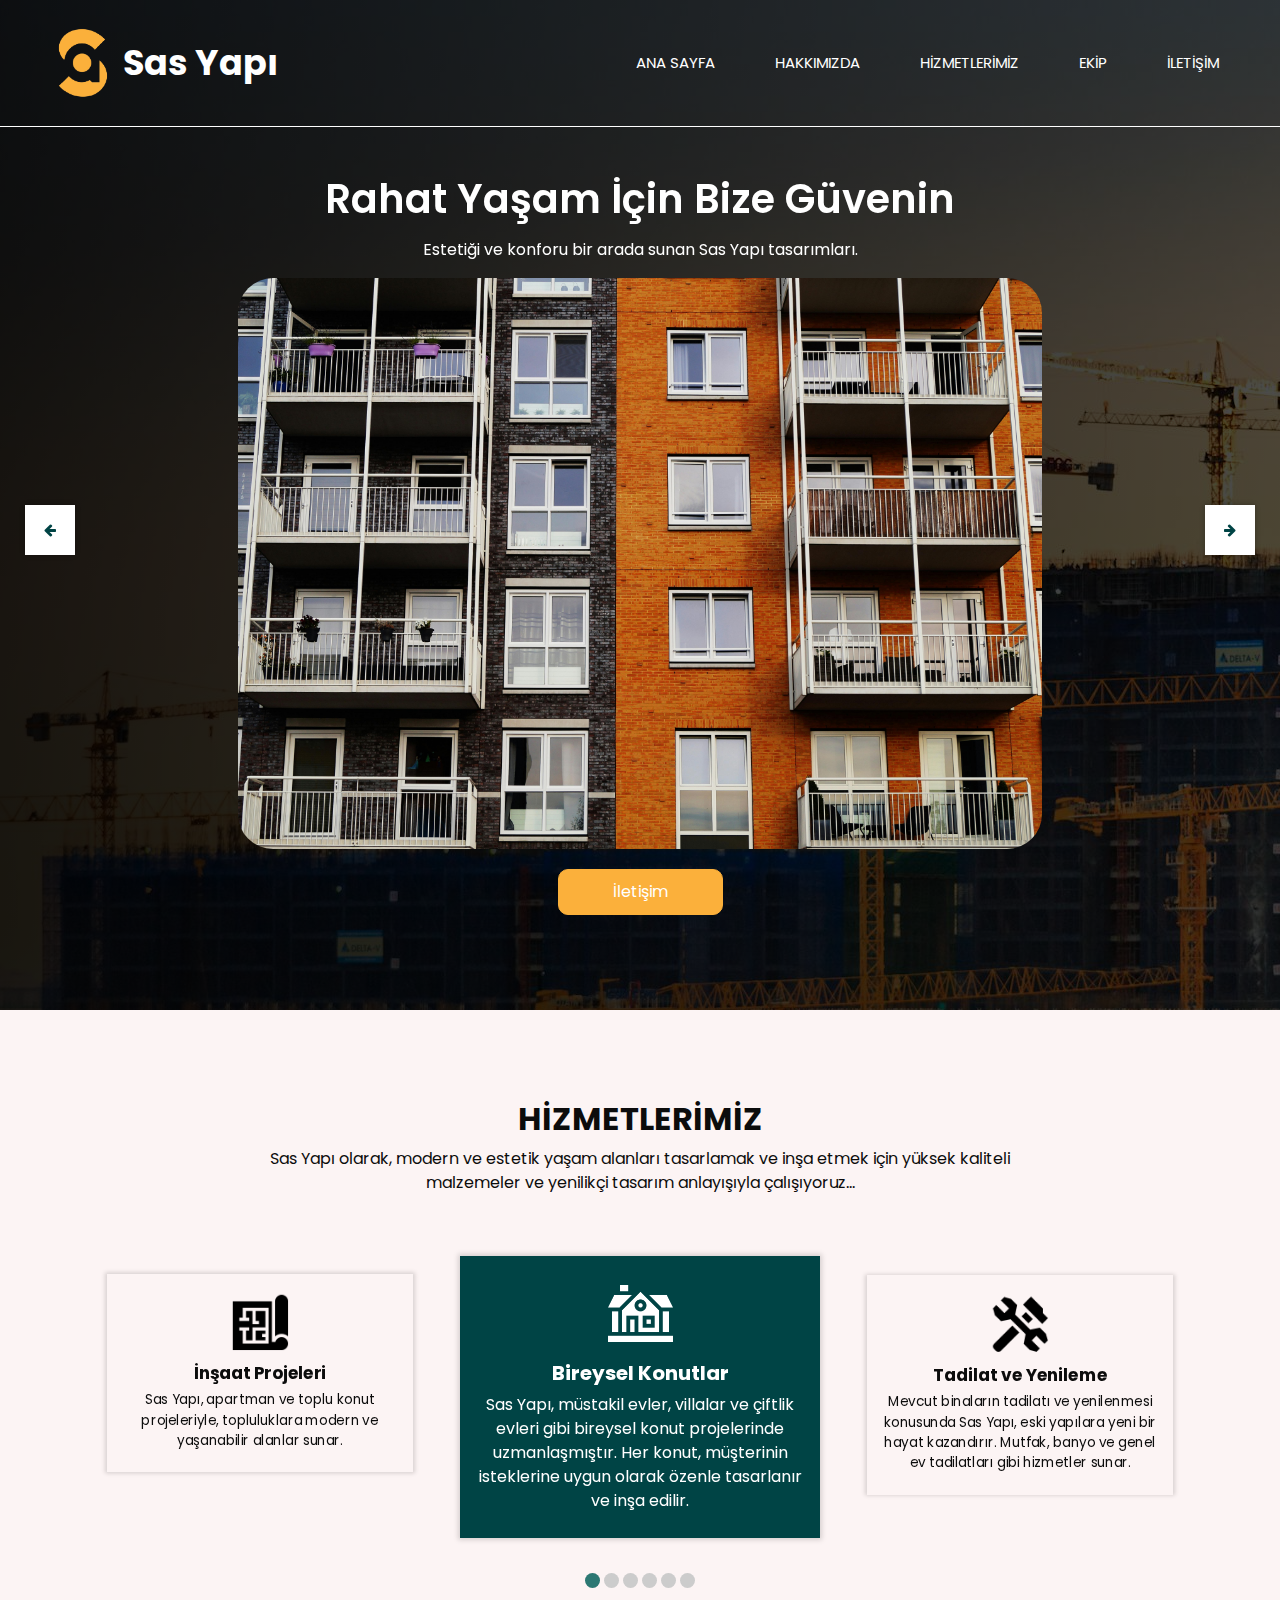
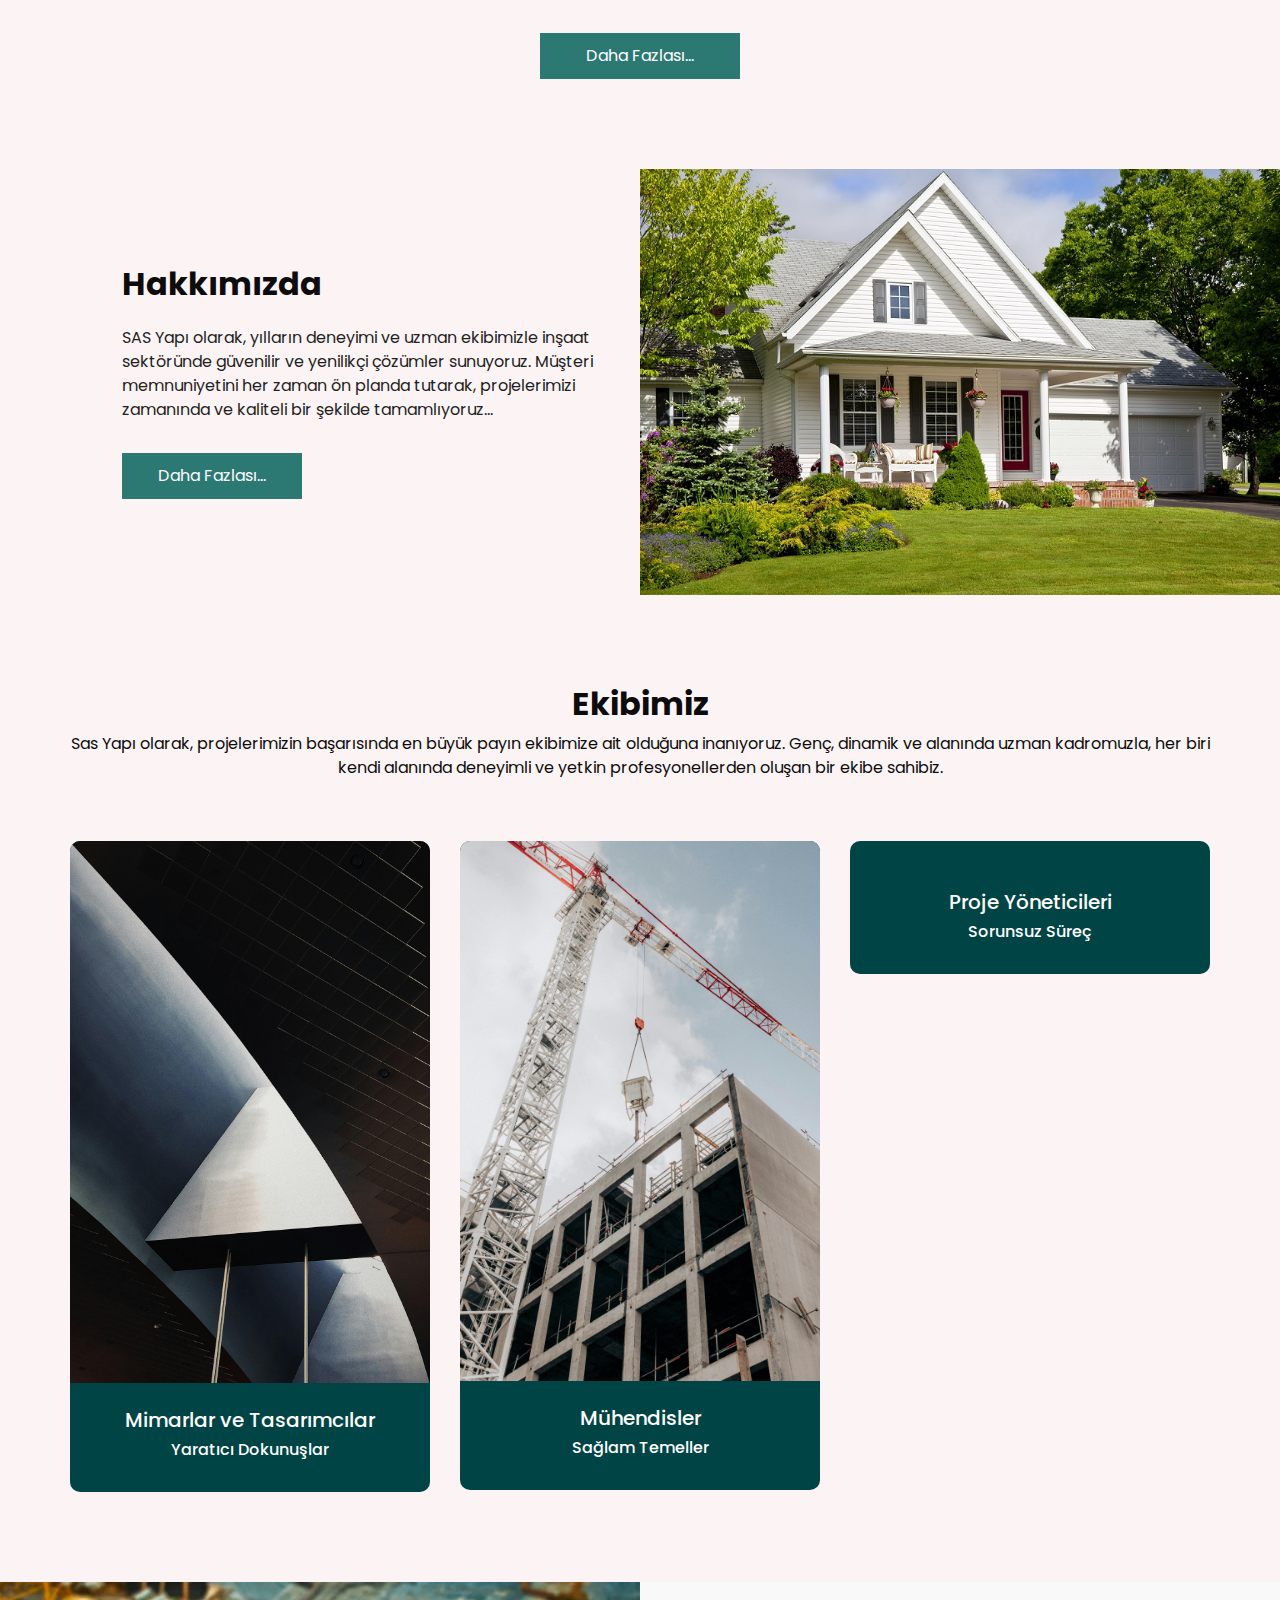
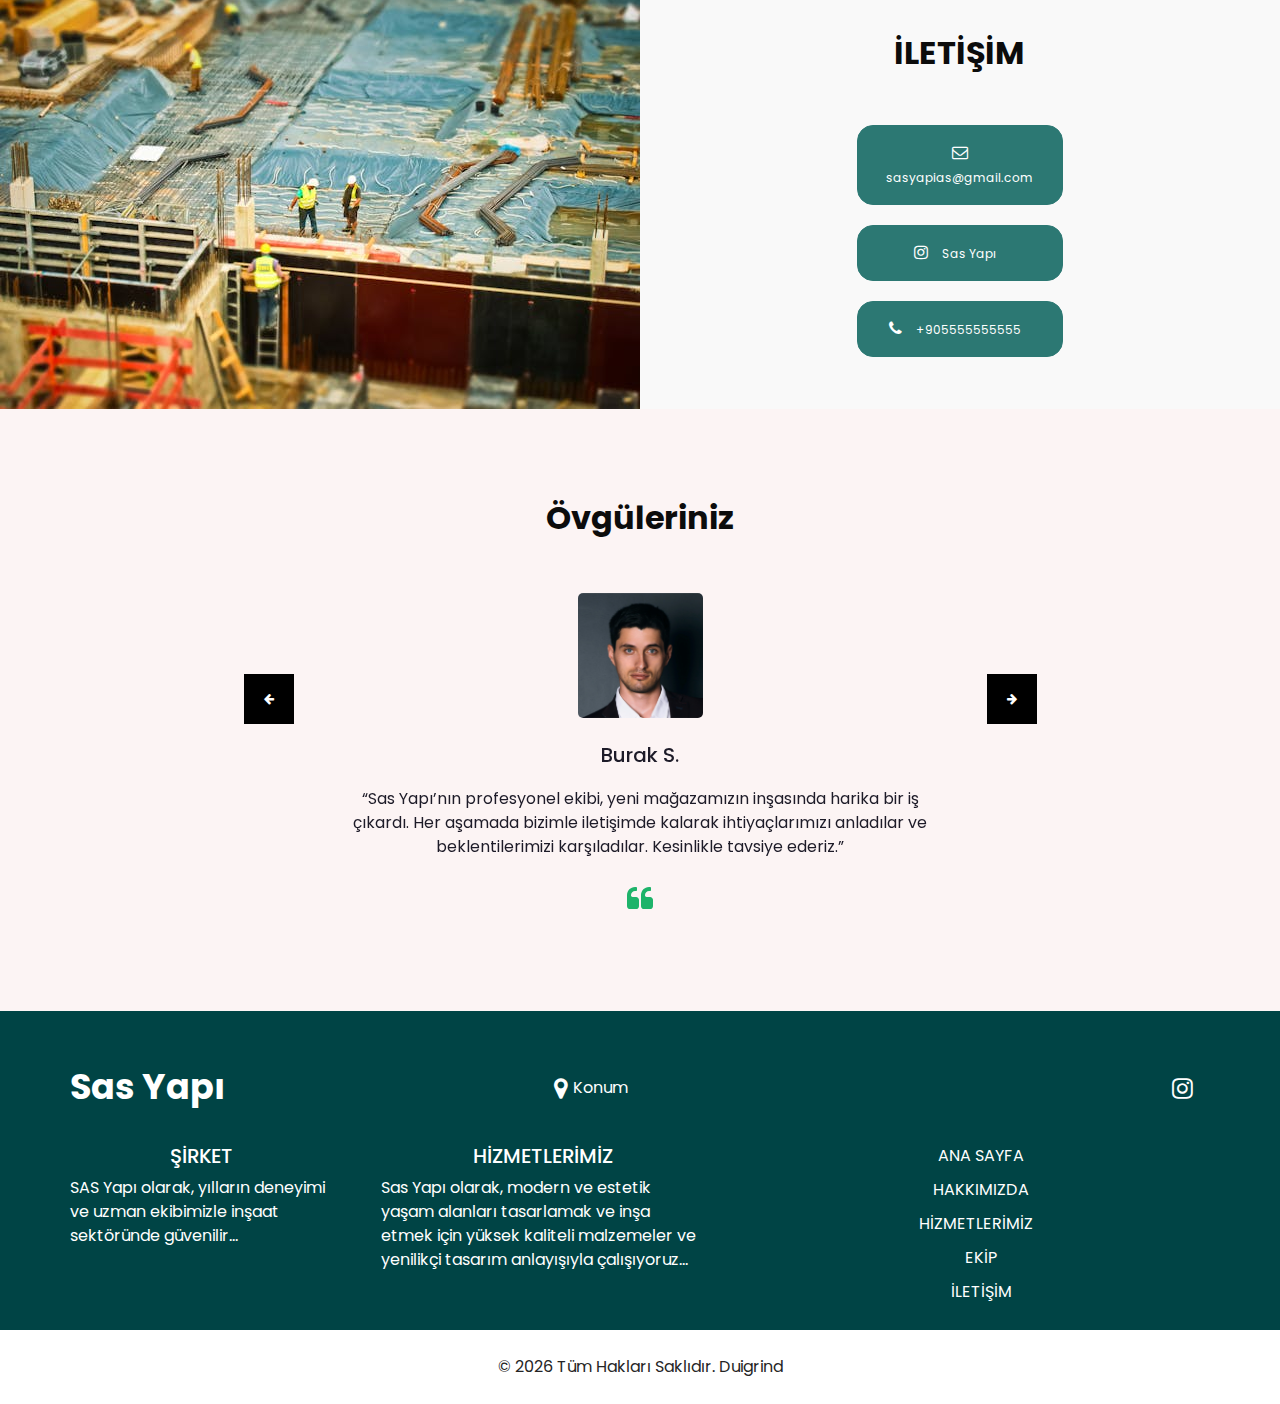
==== commit 906302a1: "güncelleme3" ====
--- a/index.html
+++ b/index.html
@@ -602,7 +602,7 @@
                         </div>
                       </div>
                       <div class="col-lg-4 col-md-6">
-                        <div class="info_detail">
+                        <div class="info_service">
                           <h5>
                             HİZMETLERİMİZ
                           </h5>
@@ -611,18 +611,6 @@
                           </p>
                         </div>
                       </div>
-                      <div class="col-lg-3 col-md-6">
-                        <div class="info_form">
-                          <h5>
-                            
-                          </h5>
-                        </div>
-                      </div>
-                      <div class="col-lg-2 col-md-6">
-                        <div class="">
-                          <h5>
-                            
-                          </h5>
                           <ul class="info_menu">
                             <li>
                               <a href="index.html">
@@ -651,8 +639,6 @@
                             </li>
                           </ul>
                         </div>
-                      </div>
-                    </div>
                   </div>
                 </div>
               </section>
--- a/css/style.css
+++ b/css/style.css
@@ -823,11 +823,19 @@
   color: #ffffff;
 }
 
+.buttonyazi{
+  font-size: 12px;
+}
 
 .contact_section .form_container .btn_box .buttonyazi{
   background-color: transparent;
   color: #ffffff;
-  width: 50%;
+  width: 20%;
+  max-width: 500px; /* Maksimum genişlik */
+  padding: 10px;
+  text-align: center;
+  cursor: pointer;
+  transition: background-color 0.3s ease;
 }
 
 .contact_section .form_container .btn_box .buttonyazi:hover{
@@ -925,9 +933,10 @@
 }
 
 .info_section h5 {
-  margin-bottom: 20px;
-  text-transform: uppercase;
-  font-weight: bold;
+    display: flex;
+    justify-content: center; /* Ortala */
+    min-width: 245px;
+
 }
 
 .info_section .info_top {
@@ -941,12 +950,8 @@
 }
 
 .info_section .info_contact {
-  display: -webkit-box;
-  display: -ms-flexbox;
-  display: flex;
-  -webkit-box-pack: justify;
-      -ms-flex-pack: justify;
-          justify-content: space-between;
+  display: flex;
+  justify-content: center; /* Ortala */
   min-width: 245px;
 }
 
@@ -1005,17 +1010,96 @@
       -ms-flex-direction: column;
           flex-direction: column;
   padding-left: 0;
+  margin-right: auto;
+    margin-left: auto;
+    max-width: 90%;
+}
+@media (max-width: 768px) {
+.info_section .info_menu {
+  display: -webkit-box;
+  display: -ms-flexbox;
+  display: flex;
+  -webkit-box-pack: end;
+      -ms-flex-pack: end;
+          justify-content: flex-end;
+}
 }
 
 .info_section .info_menu li {
   list-style-type: none;
   margin-bottom: 10px;
-}
+    text-align: left; /* Metin içeriğini ortala */
+    margin-right: auto;
+    margin-left: auto;
+    max-width: 90%;
+}
+
+@media (max-width: 768px) {
+    h5, p {
+        text-align: left; /* Metin içeriğini telefon ekranlarında ortala */
+        margin-left: 0;
+        justify-content: left;
+        
+    }
+}
+
+.info_service{
+  display: -webkit-box;
+  display: -ms-flexbox;
+  display: flex;
+  -webkit-box-orient: vertical;
+  -webkit-box-direction: normal;
+      -ms-flex-direction: column;
+          flex-direction: column;
+  padding-left: 0;
+  margin-right: auto;
+    margin-left: auto;
+    max-width: 90%;
+}
+
 
 .info_section .info_menu li a {
   color: #ffffff;
-}
-
+  display: -webkit-box;
+  display: -ms-flexbox;
+  display: flex;
+  -webkit-box-pack: end;
+      -ms-flex-pack: end;
+          justify-content: flex-end;
+}
+
+@media (max-width: 768px) {
+  .info_section .info_menu li a {
+    display: -webkit-box;
+    display: -ms-flexbox;
+    display: flex;
+    -webkit-box-pack: end;
+        -ms-flex-pack: end;
+            justify-content: flex-end; /* Metin içeriğini telefon ekranlarında ortala */
+  }
+}
+
+.info_section .info_menu {
+  padding-right: 0; /* Padding sağa eklenmez, boşluksuz bırakılır. */
+  display: flex;
+  justify-content: flex-end; /* İçeriği sağa yaslar */
+}
+
+.info_section .info_menu li {
+  list-style-type: none;
+  margin-bottom: 10px;
+  text-align: right; /* Liste öğelerini sağa yasla */
+}
+
+.ul .info_menu { 
+  padding: auto;
+  display: -webkit-box;
+  display: -ms-flexbox;
+  display: flex;
+  -webkit-box-pack: end;
+      -ms-flex-pack: end;
+          justify-content: flex-end;
+}
 .info_section .info_form input {
   width: 100%;
   border: none;
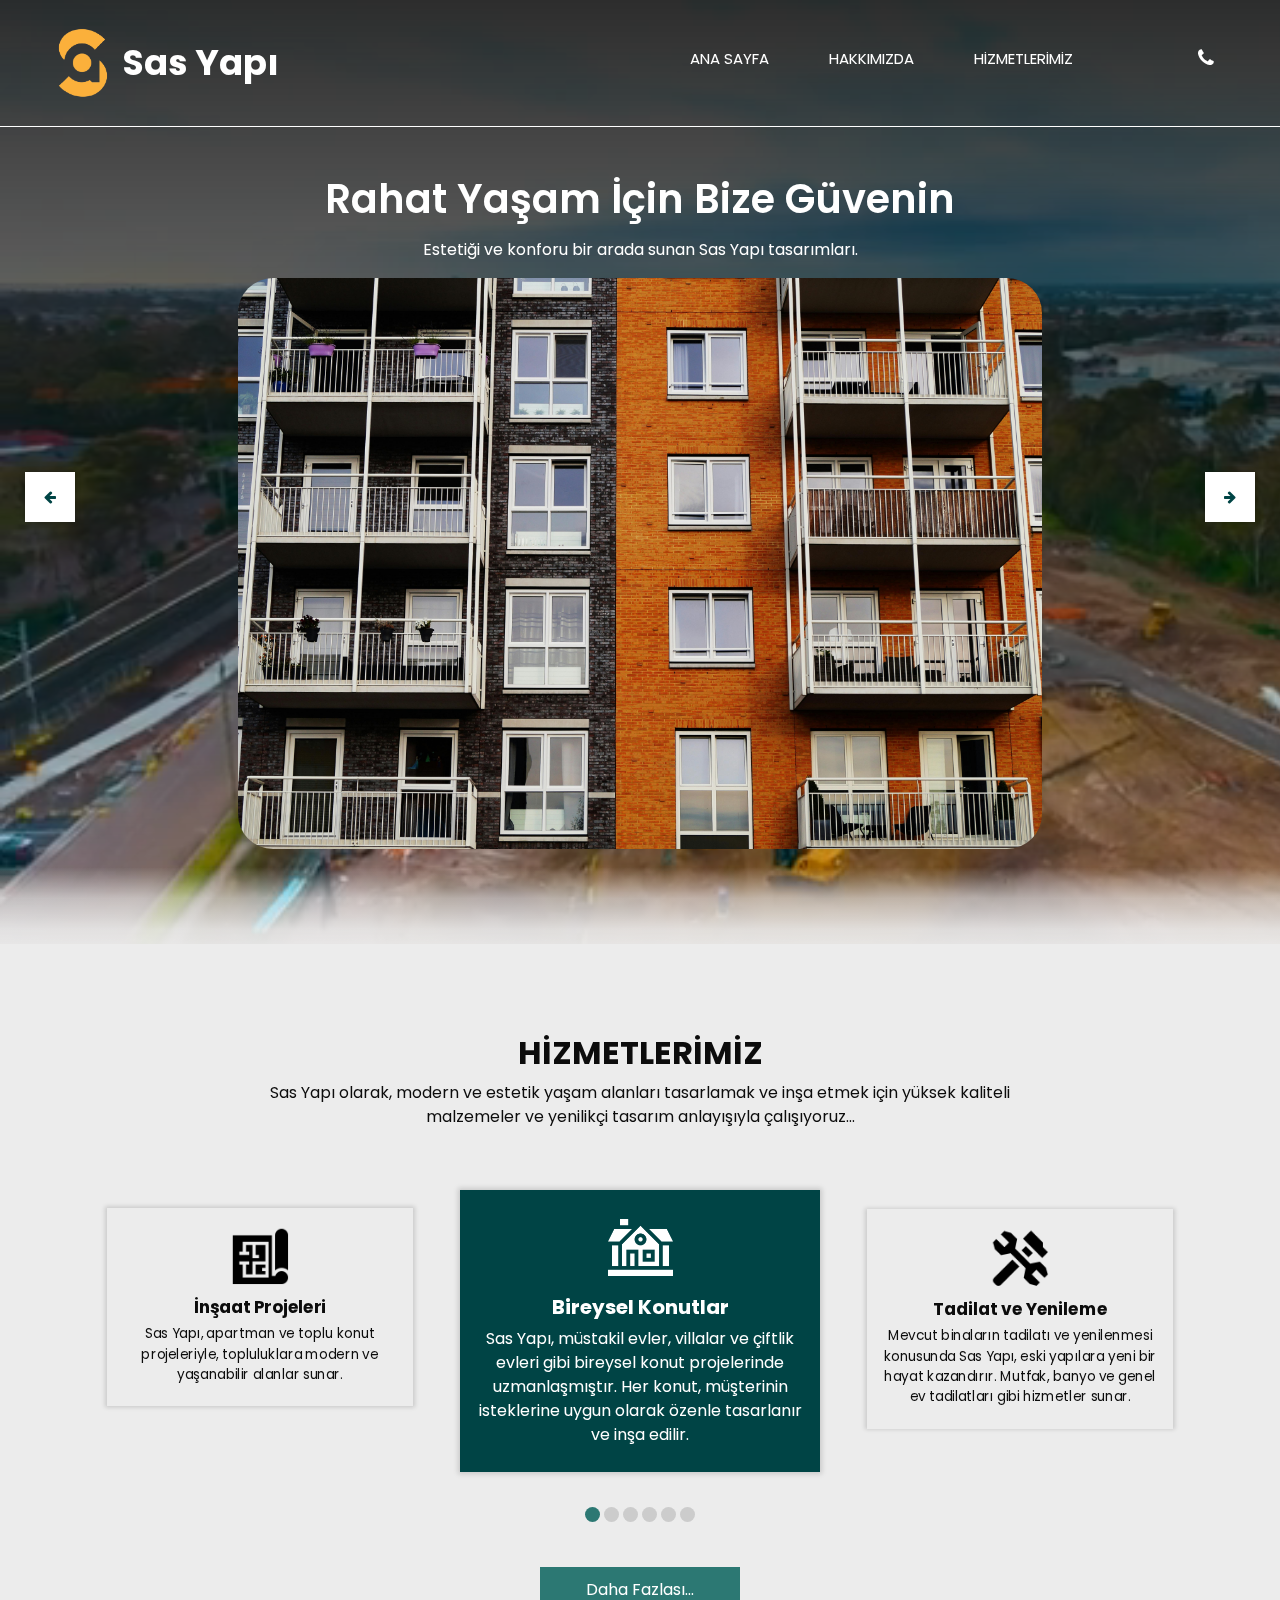
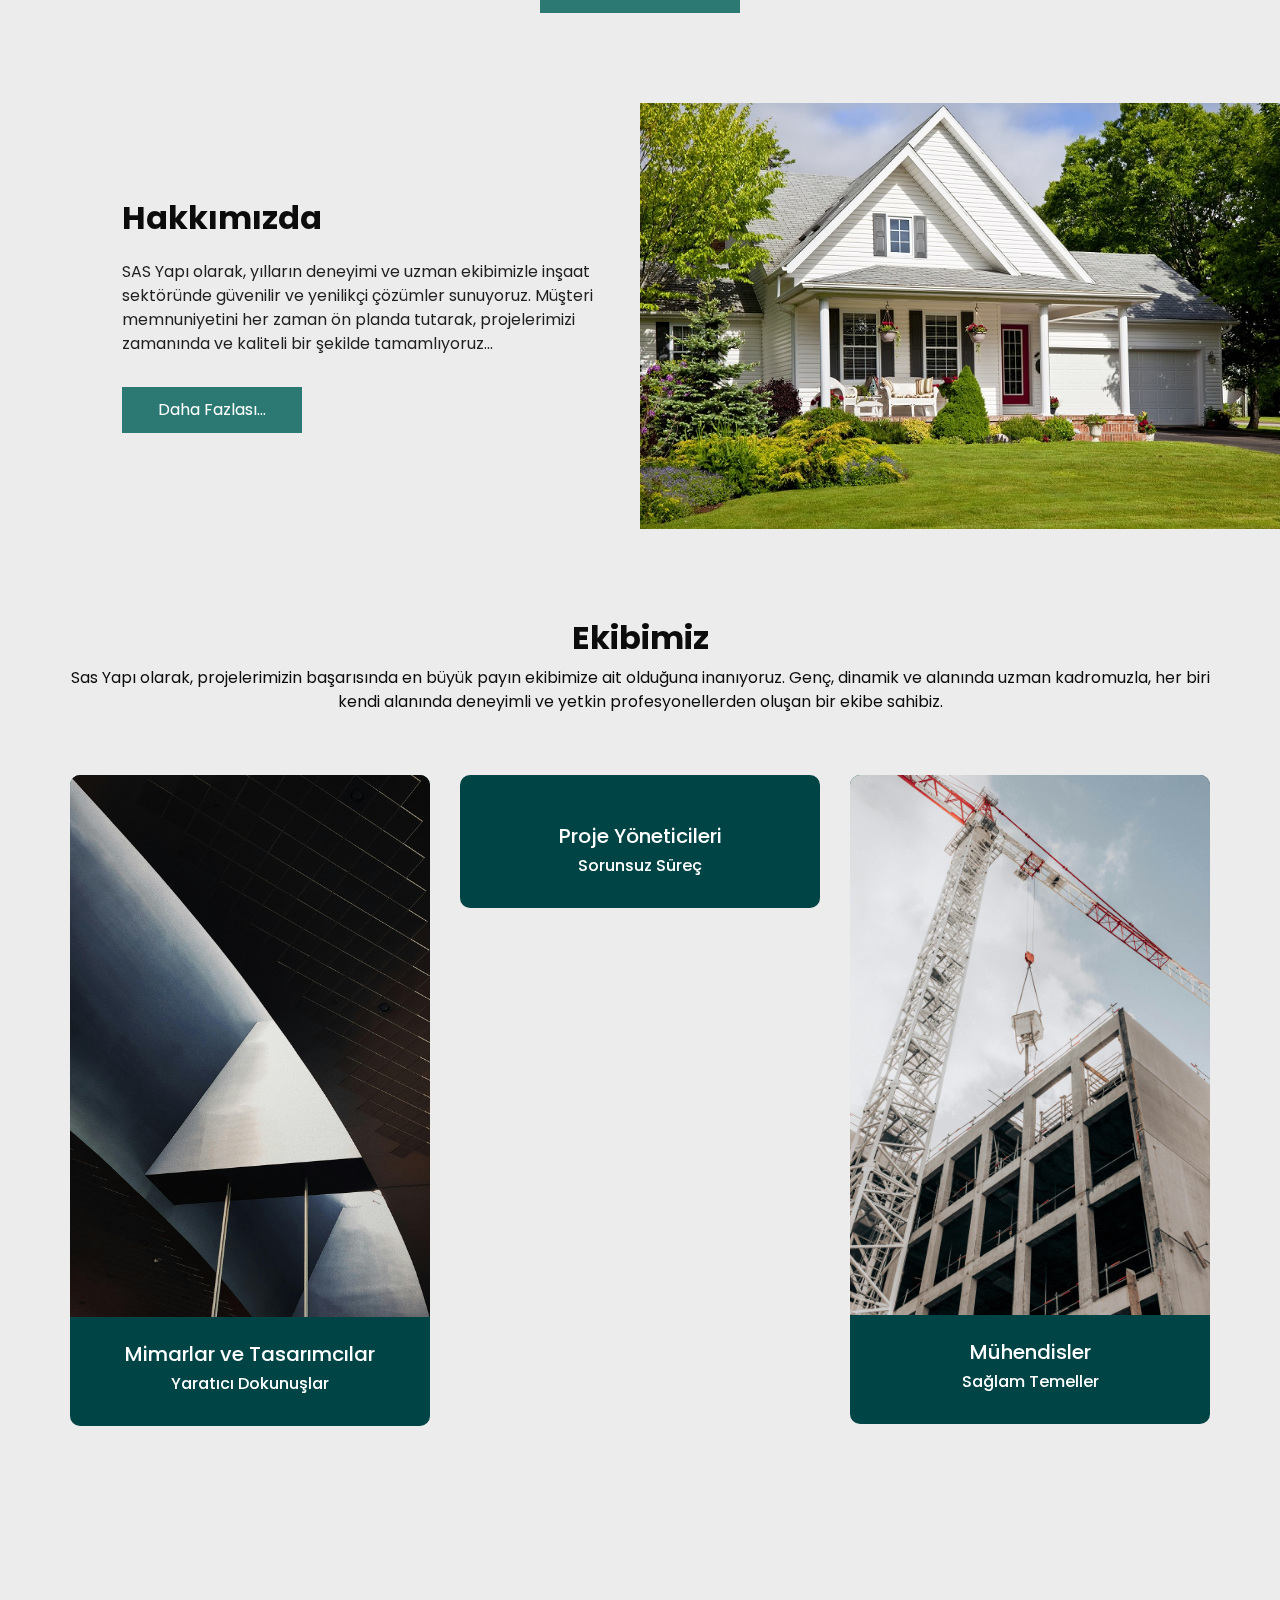
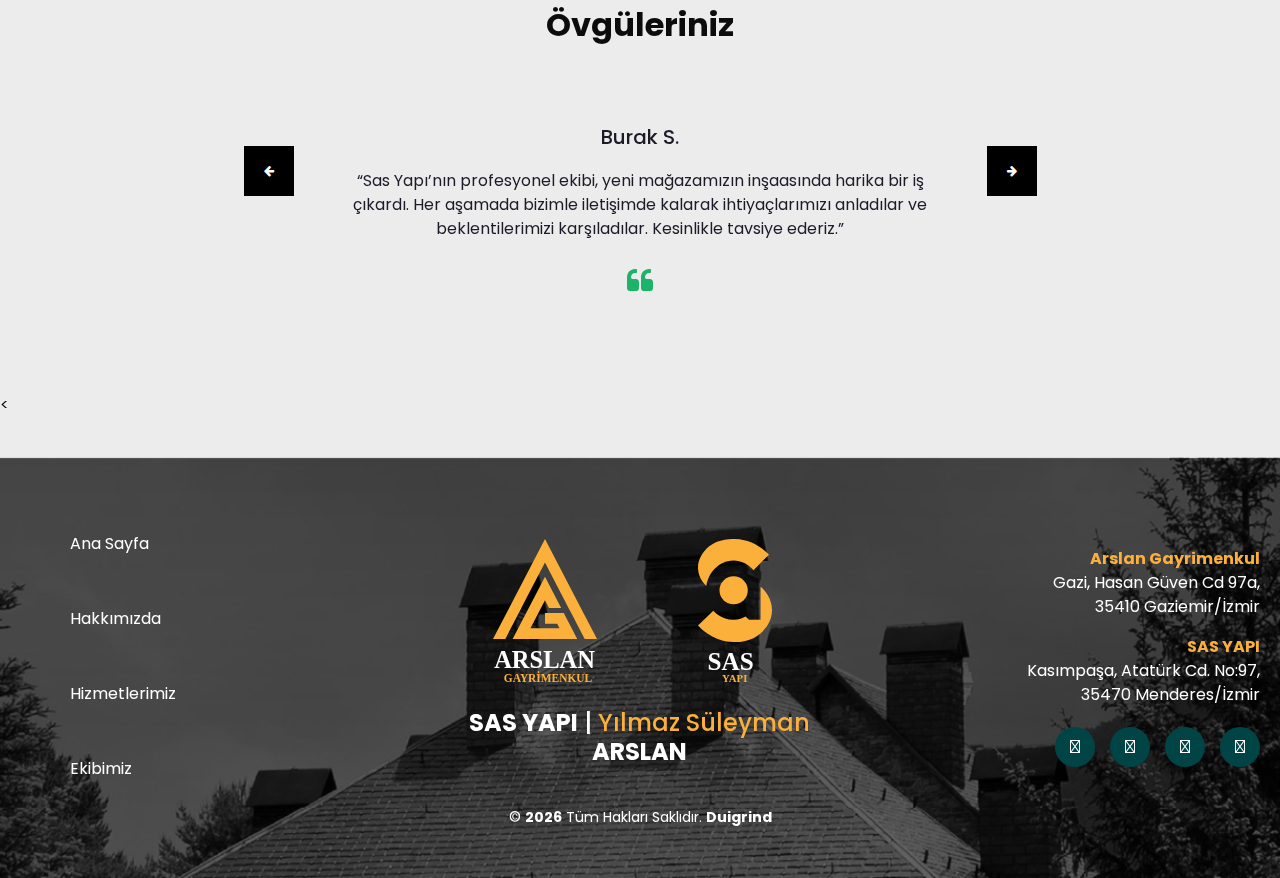
==== commit c6fa23e8: "Düzenleme4" ====
--- a/index.html
+++ b/index.html
@@ -25,7 +25,7 @@
   <link rel="stylesheet" href="https://cdnjs.cloudflare.com/ajax/libs/jquery-nice-select/1.1.0/css/nice-select.min.css" integrity="sha256-mLBIhmBvigTFWPSCtvdu6a76T+3Xyt+K571hupeFLg4=" crossorigin="anonymous" />
   <!-- font awesome style -->
   <link href="css/font-awesome.min.css" rel="stylesheet" />
-
+<link rel="stylesheet" href="https://cdnjs.cloudflare.com/ajax/libs/font-awesome/6.7.1/css/all.min.css" integrity="sha512-5Hs3dF2AEPkpNAR7UiOHba+lRSJNeM2ECkwxUIxC1Q/FLycGTbNapWXB4tP889k5T5Ju8fs4b1P5z/iB4nMfSQ==" crossorigin="anonymous" referrerpolicy="no-referrer" />
   <!-- Custom styles for this template -->
   <link href="css/style.css" rel="stylesheet" />
   <!-- responsive style -->
@@ -35,7 +35,9 @@
 <body>
   <div class="hero_area">
     <div class="hero_bg_box">
-      <img src="images/hero-bg.jpg" alt="">
+      <video autoplay loop muted playsinline class="hero-video">
+        <source src="images/BackGroundVideo.mp4" type="video/mp4">
+      </video>
     </div>
     <!-- header section strats -->
     <header class="header_section">
@@ -82,7 +84,7 @@
             <div class="collapse navbar-collapse" id="navbarSupportedContent">
               <ul class="navbar-nav  ">
                 <li class="nav-item active">
-                  <a class="nav-link" href="index.html">Ana Sayfa <span class="sr-only">(current)</span></a>
+                  <a class="nav-link" href="index.html">Ana Sayfa<span class="sr-only">(current)</span></a>
                 </li>
                 <li class="nav-item">
                   <a class="nav-link" href="about.html"> Hakkımızda</a>
@@ -91,10 +93,10 @@
                   <a class="nav-link" href="service.html">HİZMETLERİMİZ</a>
                 </li>
                 <li class="nav-item">
-                  <a class="nav-link" href="team.html"> EKİP </a>
+                  <a class="nav-link" href="team.html"><i class="fa-solid fa-users-gear"></i></a>
                 </li>
                 <li class="nav-item">
-                  <a class="nav-link" href="contact.html">İLETİŞİM</a>
+                  <a class="nav-link" href="contact.html"><i class="fa fa-phone" aria-hidden="true"></i></a>
                 </li>
               </ul>
             </div>
@@ -121,11 +123,6 @@
                       Estetiği ve konforu bir arada sunan Sas Yapı tasarımları. 
                     </p>
                     <img src="images/slider-bg.jpg" class="sliders" alt="Rahat Yaşam" style="max-width: 85%; height: auto; display: block; margin: auto; border-radius: 35px;  display: flex; margin-left: auto;">
-                    <div class="btn-box">
-                      <a href="contact.html" class="btn1" target="_blank">
-                        İletişim
-                      </a>
-                    </div>
                   </div>
                 </div>
               </div>
@@ -145,11 +142,6 @@
                       Sas Yapı, modern yaşam alanlarıyla hayatınızı kolaylaştırıyor.
                     </p>
                     <img src="images/slider-bg2.jpg" class="sliders" alt="Rahat Yaşam" style="max-width: 85%; height: auto; border-radius: 35px;">
-                    <div class="btn-box">
-                      <a href="contact.html" class="btn1" target="_blank">
-                        İletişim
-                      </a>
-                    </div>
                   </div>
                 </div>
               </div>
@@ -169,11 +161,6 @@
                       Sas Yapı, stil ve fonksiyonelliği bir arada sunuyor.
                     </p>
                     <img src="images/slider-bg3.jpg" class="sliders" alt="Rahat Yaşam" style="max-width: 100%; height: auto; border-radius: 35px;">
-                    <div class="btn-box">
-                      <a href="contact.html" class="btn1" target="_blank">
-                        İletişim
-                      </a>
-                    </div>
                   </div>
                 </div>
               </div>
@@ -364,6 +351,7 @@
       </div>
       <div class="row">
         <div class="col-md-4 col-sm-6 mx-auto">
+          <a href="team.html" class="box-link">
           <div class="box">
             <div class="img-box">
               <img src="images/t1.jpg" alt="">
@@ -377,8 +365,27 @@
               </h6>
             </div>
           </div>
+        </a>
         </div>
         <div class="col-md-4 col-sm-6 mx-auto">
+          <a href="team.html" class="box-link">
+            <div class="box">
+              <div class="img-box">
+                <img src="images/t3.jpg" alt="">
+              </div>
+              <div class="detail-box">
+                <h5>
+                  Proje Yöneticileri
+                </h5>
+                <h6 class="">
+                  Sorunsuz Süreç
+                </h6>
+              </div>
+            </div>
+          </a>
+        </div>
+        <div class="col-md-4 col-sm-6 mx-auto">
+        <a href="team.html" class="box-link">
           <div class="box">
             <div class="img-box">
               <img src="images/t2.jpg" alt="">
@@ -392,66 +399,13 @@
               </h6>
             </div>
           </div>
-        </div>
-        <div class="col-md-4 col-sm-6 mx-auto">
-          <div class="box">
-            <div class="img-box">
-              <img src="images/t3.jpg" alt="">
-            </div>
-            <div class="detail-box">
-              <h5>
-                Proje Yöneticileri
-              </h5>
-              <h6 class="">
-                Sorunsuz Süreç
-              </h6>
-            </div>
-          </div>
+        </a>
         </div>
       </div>
     </div>
   </section>
 
   <!-- end team section -->
-
-  <!-- contact section -->
-  <section class="contact_section">
-    <div class="container-fluid">
-        <div class="row">
-            <div class="col-md-6 px-0">
-                <div class="img-box">
-                    <img src="images/contact-img.jpg" class="box_img" alt="about img">
-                </div>
-            </div>
-            <div class="col-md-5 mx-auto">
-                <div class="form_container">
-                    <div class="heading_container heading_center">
-                        <h2>İLETİŞİM</h2>
-                    </div>
-                    <div class="btn_box">
-                        <button>
-                            <i class="fa fa-envelope-o" aria-hidden="true"></i>
-                            <a href="mailto:sasyapias@gmail.com" class="buttonyazi" target="_blank">sasyapias@gmail.com</a>
-                        </button>
-                    </div>
-                    <div class="btn_box">
-                        <button>
-                            <i class="fa fa-instagram" aria-hidden="true"></i>
-                            <a href="https://www.instagram.com/ylmz_ars/?utm_source=ig_web_button_share_sheet" class="buttonyazi" target="_blank">Sas Yapı</a>
-                        </button>
-                    </div>
-                    <div class="btn_box">
-                      <button>
-                          <i class="fa fa-phone" aria-hidden="true"></i>
-                          <a href="tel:+905555555555" class="buttonyazi" target="_blank">+905555555555</a>
-                      </button>
-                  </div>
-                </div>
-            </div>
-        </div>
-    </div>
-</section>
-  <!-- end contact section -->
 
   <!-- client section -->
 
@@ -469,31 +423,25 @@
             <div class="row">
               <div class="col-lg-7 col-md-9 mx-auto">
                 <div class="client_container ">
-                  <div class="img-box">
-                    <img src="images/client.jpg" alt="">
-                  </div>
                   <div class="detail-box">
                     <h5>
                       Burak S.
                     </h5>
                     <p>
-                      “Sas Yapı’nın profesyonel ekibi, yeni mağazamızın inşasında harika bir iş çıkardı. Her aşamada bizimle iletişimde kalarak ihtiyaçlarımızı anladılar ve beklentilerimizi karşıladılar. Kesinlikle tavsiye ederiz.”
-                    </p>
-                    <span>
-                      <i class="fa fa-quote-left" aria-hidden="true"></i>
-                    </span>
-                  </div>
-                </div>
-              </div>
-            </div>
-          </div>
-          <div class="carousel-item">
-            <div class="row">
-              <div class="col-lg-7 col-md-9 mx-auto">
-                <div class="client_container ">
-                  <div class="img-box">
-                    <img src="images/client1.jpg" alt="">
-                  </div>
+                      “Sas Yapı’nın profesyonel ekibi, yeni mağazamızın inşaasında harika bir iş çıkardı. Her aşamada bizimle iletişimde kalarak ihtiyaçlarımızı anladılar ve beklentilerimizi karşıladılar. Kesinlikle tavsiye ederiz.”
+                    </p>
+                    <span>
+                      <i class="fa fa-quote-left" aria-hidden="true"></i>
+                    </span>
+                  </div>
+                </div>
+              </div>
+            </div>
+          </div>
+          <div class="carousel-item">
+            <div class="row">
+              <div class="col-lg-7 col-md-9 mx-auto">
+                <div class="client_container ">
                   <div class="detail-box">
                     <h5>
                       Ceyda A.
@@ -513,15 +461,164 @@
             <div class="row">
               <div class="col-lg-7 col-md-9 mx-auto">
                 <div class="client_container ">
-                  <div class="img-box">
-                    <img src="images/client2.jpg" alt="">
-                  </div>
                   <div class="detail-box">
                     <h5>
                       Ali V.
                     </h5>
                     <p>
                       “Sas Yapı, evimizin tadilatını üstlendi ve sonuç harika oldu. Ekip, her detayı titizlikle ele aldı ve beklentilerimizin ötesine geçti. Mükemmel işçilik ve profesyonel yaklaşım için teşekkürler!”
+                    </p>
+                    <span>
+                      <i class="fa fa-quote-left" aria-hidden="true"></i>
+                    </span>
+                  </div>
+                </div>
+              </div>
+            </div>
+          </div>
+          <div class="carousel-item">
+            <div class="row">
+              <div class="col-lg-7 col-md-9 mx-auto">
+                <div class="client_container ">
+                  <div class="detail-box">
+                    <h5>
+                      Kemal S.
+                    </h5>
+                    <p>
+                      “Sas Yapı’nın profesyonel ekibi, yeni mağazamızın inşaasında harika bir iş çıkardı. Her aşamada bizimle iletişimde kalarak ihtiyaçlarımızı anladılar ve beklentilerimizi karşıladılar. Kesinlikle tavsiye ederiz.”
+                    </p>
+                    <span>
+                      <i class="fa fa-quote-left" aria-hidden="true"></i>
+                    </span>
+                  </div>
+                </div>
+              </div>
+            </div>
+          </div>
+          <div class="carousel-item">
+            <div class="row">
+              <div class="col-lg-7 col-md-9 mx-auto">
+                <div class="client_container ">
+                  <div class="detail-box">
+                    <h5>
+                      Yunus H.
+                    </h5>
+                    <p>
+                      “Sas Yapı’nın profesyonel ekibi, yeni mağazamızın inşaasında harika bir iş çıkardı. Her aşamada bizimle iletişimde kalarak ihtiyaçlarımızı anladılar ve beklentilerimizi karşıladılar. Kesinlikle tavsiye ederiz.”
+                    </p>
+                    <span>
+                      <i class="fa fa-quote-left" aria-hidden="true"></i>
+                    </span>
+                  </div>
+                </div>
+              </div>
+            </div>
+          </div>
+          <div class="carousel-item">
+            <div class="row">
+              <div class="col-lg-7 col-md-9 mx-auto">
+                <div class="client_container ">
+                  <div class="detail-box">
+                    <h5>
+                      Gizem M.
+                    </h5>
+                    <p>
+                      “Sas Yapı’nın profesyonel ekibi, yeni mağazamızın inşaasında harika bir iş çıkardı. Her aşamada bizimle iletişimde kalarak ihtiyaçlarımızı anladılar ve beklentilerimizi karşıladılar. Kesinlikle tavsiye ederiz.”
+                    </p>
+                    <span>
+                      <i class="fa fa-quote-left" aria-hidden="true"></i>
+                    </span>
+                  </div>
+                </div>
+              </div>
+            </div>
+          </div>
+          <div class="carousel-item">
+            <div class="row">
+              <div class="col-lg-7 col-md-9 mx-auto">
+                <div class="client_container ">
+                  <div class="detail-box">
+                    <h5>
+                      Hatice B.
+                    </h5>
+                    <p>
+                      “Sas Yapı’nın profesyonel ekibi, yeni mağazamızın inşaasında harika bir iş çıkardı. Her aşamada bizimle iletişimde kalarak ihtiyaçlarımızı anladılar ve beklentilerimizi karşıladılar. Kesinlikle tavsiye ederiz.”
+                    </p>
+                    <span>
+                      <i class="fa fa-quote-left" aria-hidden="true"></i>
+                    </span>
+                  </div>
+                </div>
+              </div>
+            </div>
+          </div>
+          <div class="carousel-item">
+            <div class="row">
+              <div class="col-lg-7 col-md-9 mx-auto">
+                <div class="client_container ">
+                  <div class="detail-box">
+                    <h5>
+                      Faruk H.
+                    </h5>
+                    <p>
+                      “Sas Yapı’nın profesyonel ekibi, yeni mağazamızın inşaasında harika bir iş çıkardı. Her aşamada bizimle iletişimde kalarak ihtiyaçlarımızı anladılar ve beklentilerimizi karşıladılar. Kesinlikle tavsiye ederiz.”
+                    </p>
+                    <span>
+                      <i class="fa fa-quote-left" aria-hidden="true"></i>
+                    </span>
+                  </div>
+                </div>
+              </div>
+            </div>
+          </div>
+          <div class="carousel-item">
+            <div class="row">
+              <div class="col-lg-7 col-md-9 mx-auto">
+                <div class="client_container ">
+                  <div class="detail-box">
+                    <h5>
+                      Emine Ş.
+                    </h5>
+                    <p>
+                      “Sas Yapı’nın profesyonel ekibi, yeni mağazamızın inşaasında harika bir iş çıkardı. Her aşamada bizimle iletişimde kalarak ihtiyaçlarımızı anladılar ve beklentilerimizi karşıladılar. Kesinlikle tavsiye ederiz.”
+                    </p>
+                    <span>
+                      <i class="fa fa-quote-left" aria-hidden="true"></i>
+                    </span>
+                  </div>
+                </div>
+              </div>
+            </div>
+          </div>
+          <div class="carousel-item">
+            <div class="row">
+              <div class="col-lg-7 col-md-9 mx-auto">
+                <div class="client_container ">
+                  <div class="detail-box">
+                    <h5>
+                      Derin A.
+                    </h5>
+                    <p>
+                      “Sas Yapı’nın profesyonel ekibi, yeni mağazamızın inşaasında harika bir iş çıkardı. Her aşamada bizimle iletişimde kalarak ihtiyaçlarımızı anladılar ve beklentilerimizi karşıladılar. Kesinlikle tavsiye ederiz.”
+                    </p>
+                    <span>
+                      <i class="fa fa-quote-left" aria-hidden="true"></i>
+                    </span>
+                  </div>
+                </div>
+              </div>
+            </div>
+          </div>
+          <div class="carousel-item">
+            <div class="row">
+              <div class="col-lg-7 col-md-9 mx-auto">
+                <div class="client_container ">
+                  <div class="detail-box">
+                    <h5>
+                      Mehmet D.
+                    </h5>
+                    <p>
+                      “Sas Yapı’nın profesyonel ekibi, yeni mağazamızın inşaasında harika bir iş çıkardı. Her aşamada bizimle iletişimde kalarak ihtiyaçlarımızı anladılar ve beklentilerimizi karşıladılar. Kesinlikle tavsiye ederiz.”
                     </p>
                     <span>
                       <i class="fa fa-quote-left" aria-hidden="true"></i>
@@ -551,110 +648,73 @@
   </section>
 
   <!-- end client section -->
-
-  <!-- info section -->
-              <section class="info_section ">
-                <div class="container">
-                  <div class="info_top">
-                    <div class="row">
-                      <div class="col-md-3 ">
-                        <a class="navbar-brand" href="index.html">
-                          Sas Yapı
-                        </a>
-                      </div>
-                      <div class="col-md-5 ">
-                        <div class="info_contact">
-                          <a href="https://www.google.com/maps/place/Kas%C4%B1mpa%C5%9Fa,+Atat%C3%BCrk+Cd.+No:97,+35470+Menderes%2F%C4%B0zmir/@38.3194028,27.0510919,12z/data=!4m6!3m5!1s0x14bbe1a1c6acbfe7:0x1ad0e61fbd7857f3!8m2!3d38.257509!4d27.130514!16s%2Fg%2F11c22ryd9q?entry=ttu" target="_blank">
-                            <i class="fa fa-map-marker" aria-hidden="true"></i>
-                            <span>
-                              Konum
-                            </span>
-                            <!-- 
-              <a href="">
-                <i class="fa fa-phone" aria-hidden="true"></i>
-                <span>
-                  +01 1234567890
-                </span>
-              </a>
-              -->
-                          </a>              
-                        </div>
-                      </div>
-                      <div class="col-md-4 ">
-                        <div class="social_box">
-                          <a href="https://www.instagram.com/ylmz_ars/?utm_source=ig_web_button_share_sheet" target="_blank">
-                            <i class="fa fa-instagram" aria-hidden="true"></i>
-                          </a>
-                        </div>
-                      </div>
-                    </div>
-                  </div>
-                  <div class="info_bottom">
-                    <div class="row">
-                      <div class="col-lg-3 col-md-6">
-                        <div class="info_detail">
-                          <h5>
-                            ŞİRKET
-                          </h5>
-                          <p>
-                            SAS Yapı olarak, yılların deneyimi ve uzman ekibimizle inşaat sektöründe güvenilir...
-                          </p>
-                        </div>
-                      </div>
-                      <div class="col-lg-4 col-md-6">
-                        <div class="info_service">
-                          <h5>
-                            HİZMETLERİMİZ
-                          </h5>
-                          <p>
-                            Sas Yapı olarak, modern ve estetik yaşam alanları tasarlamak ve inşa etmek için yüksek kaliteli malzemeler ve yenilikçi tasarım anlayışıyla çalışıyoruz...
-                          </p>
-                        </div>
-                      </div>
-                          <ul class="info_menu">
-                            <li>
-                              <a href="index.html">
-                                ANA SAYFA
-                              </a>
-                            </li>
-                            <li>
-                              <a href="about.html">
-                                HAKKIMIZDA
-                              </a>
-                            </li>
-                            <li>
-                              <a href="service.html">
-                                HİZMETLERİMİZ
-                              </a>
-                            </li>
-                            <li>
-                              <a href="team.html">
-                                EKİP
-                              </a>
-                            </li>
-                            <li class="mb-0">
-                              <a href="contact.html">
-                                İLETİŞİM
-                              </a>
-                            </li>
-                          </ul>
-                        </div>
-                  </div>
-                </div>
-              </section>
-  <!-- end info_section -->
-
-  <!-- footer section -->
+  <<!-- footer section -->
   <footer class="footer_section">
     <div class="container">
-      <p>
-        &copy; <span id="displayYear"></span> Tüm Hakları Saklıdır.
-        <a href="https://www.instagram.com/duigrind?utm_source=ig_web_button_share_sheet&igsh=ZDNlZDc0MzIxNw==" target="_blank">Duigrind</a>
-      </p>
+      <p><span id="displayYear"></span></p>
     </div>
   </footer>
   <!-- footer section -->
-
+  <!-- end info_section -->
+  <div class="footer-container">
+    <div class="footer-content">
+      <!-- Sol Menü -->
+      <div class="footer-left">
+        <ul class="footer-menu">
+          <li><a href="index.html">Ana Sayfa</a></li>
+          <li><a href="about.html">Hakkımızda</a></li>
+          <li><a href="services.html">Hizmetlerimiz</a></li>
+          <li><a href="team.html">Ekibimiz</a></li>
+        </ul>
+      </div>
+  
+      <!-- Ortadaki Logolar -->
+      <div class="footer-center">
+        <div class="logofooter-container">
+          <div class="logofooter-item">
+            <img src="images/arslan-logo.svg" alt="Arslan Logo">
+          </div>
+          <div class="logofooter-item">
+            <img src="images/sas-logo.svg" alt="SAS Yapı Logo">
+          </div>
+        </div>
+        <h2 class="footer-title">
+          <b>SAS YAPI</b> | <span class="highlight">Yılmaz Süleyman</span> <b>ARSLAN</b>
+        </h2>
+      </div>
+  
+      <!-- Sağ Menü -->
+      <div class="footer-right">
+        <p>
+          <a href="https://goo.gl/maps/example1" target="_blank">
+            <b>Arslan Gayrimenkul</b><br>
+            Gazi, Hasan Güven Cd 97a,<br>35410 Gaziemir/İzmir
+          </a>
+        </p>
+        <p>
+          <a href="https://goo.gl/maps/example2" target="_blank">
+            <b>SAS YAPI</b><br>
+            Kasımpaşa, Atatürk Cd. No:97,<br> 35470 Menderes/İzmir
+          </a>
+        </p>
+        <div class="social-icons">
+          <a href="https://www.instagram.com" target="_blank" class="social-icon"><i class="fab fa-instagram"></i></a>
+          <a href="https://wa.me/905555555555" target="_blank" class="social-icon"><i class="fab fa-whatsapp"></i></a>
+          <a href="mailto:sasyapias@gmail.com" target="_blank" class="social-icon"><i class="fas fa-envelope"></i></a>
+          <a href="mailto:sasyapias@gmail.com" target="_blank" class="social-icon"><i class="fas fa-phone"></i></a>
+        </div>
+      </div>
+    </div>
+  
+    <!-- Footer Yazısı -->
+    <div class="footer-bottom-text">
+      &copy; <span id="currentYear"></span> Tüm Hakları Saklıdır. 
+      <a href="https://www.duigrind.com/" target="_blank">Duigrind</a>
+    </div>
+  </div>
+  <script>
+    document.getElementById("currentYear").textContent = new Date().getFullYear();
+  </script>
   <!-- jQery -->
   <script src="js/jquery-3.4.1.min.js"></script>
   <!-- popper js -->
--- a/css/style.css
+++ b/css/style.css
@@ -1,7 +1,7 @@
 body {
   font-family: 'Poppins', sans-serif;
   color: #0c0c0c;
-  background-color: rgb(252, 244, 244);
+  background-color: #ececec;
   overflow-x: hidden;
 }
 
@@ -115,7 +115,7 @@
   z-index: -1;
 }
 
-.hero_area .hero_bg_box img {
+.hero_area .hero_bg_box video {
   width: auto;
   height: auto;
   min-width: 100%;
@@ -130,7 +130,17 @@
   width: 100%;
   height: 100%;
   background: -webkit-gradient(linear, left top, right top, from(rgba(0, 0, 0, 0.9)), to(rgba(0, 0, 0, 0.7)));
-  background: linear-gradient(to right, rgba(0, 0, 0, 0.9), rgba(0, 0, 0, 0.7));
+  background: linear-gradient(to top, rgba(0, 0, 0, 0), rgba(0, 0, 0, 0.5), rgba(0, 0, 0, 0.822));
+}
+.hero_area .hero_bg_box::after {
+  content: "";
+  position: absolute;
+  top: 867px;
+  left: 0;
+  width: 100%;
+  height: 10%;
+  background: -webkit-gradient(linear, left top, right top, from(rgba(0, 0, 0, 0.9)), to(rgba(0, 0, 0, 0.7)));
+  background: linear-gradient(to bottom,rgba(0, 0, 0, 0), #ecececa2, #ececece8, #ececec);
 }
 
 .sub_page .hero_area {
@@ -288,6 +298,7 @@
 
 .custom_nav-container .navbar-nav .nav-item .nav-link i {
   margin-right: 5px;
+  font-size: 20px;
 }
 
 .custom_nav-container .navbar-nav .nav-item:hover .nav-link {
@@ -926,11 +937,6 @@
           justify-content: center;
 }
 
-.info_section {
-  background-color: #004445;
-  color: #ffffff;
-  padding: 45px 0 10px 0;
-}
 
 .info_section h5 {
     display: flex;
@@ -1127,23 +1133,6 @@
   color: #2c7873;
 }
 
-/* footer section*/
-.footer_section {
-  position: relative;
-  background-color: #ffffff;
-  text-align: center;
-}
-
-.footer_section p {
-  color: #252525;
-  padding: 25px 0;
-  margin: 0;
-}
-
-.footer_section p a {
-  color: inherit;
-}
-
 .btn_box:link{
   color: white;
 }
@@ -1245,6 +1234,257 @@
 .overlay .text {
   text-align: center;
 }
+/* Genel Stil */
+.footer-container {
+  background-image: url('../images/footer-bg.jpg');
+  background-size: cover;
+  background-position: center;
+  padding: 50px 20px;
+  color: #fff;
+  text-align: center;
+}
+
+.footer-content {
+  display: flex;
+  justify-content: space-between;
+  align-items: center;
+  flex-wrap: wrap;
+}
+
+/* Sol Menü */
+.footer-left {
+  flex: 1;
+  text-align: left;
+}
+
+.footer-menu {
+  list-style: none;
+  padding: 0;
+  margin: 0;
+}
+
+.footer-menu li {
+  margin-bottom: -10px;
+}
+
+.footer-menu li a {
+  color: #fff;
+  text-decoration: none;
+  font-size: 16px;
+}
+
+.footer-menu li a:hover {
+  text-decoration: underline;
+}
+
+/* Ortadaki Logolar */
+.footer-center {
+  flex: 1;
+  text-align: center;
+}
+
+.logofooter-container {
+  display: flex;
+  justify-content: center;
+  gap: 40px;
+  margin-bottom: 20px;
+}
+
+.logofooter-item img {
+  width: 150px; /* İki logo için aynı genişlik */
+  height: 150px; /* Yükseklik otomatik olarak ayarlanır */
+  object-fit: contain; /* Resmin bozulmasını engeller */
+}
+
+.footer-title {
+  font-size: 24px;
+  margin-top: 20px;
+}
+
+.footer-title .highlight {
+  color: #fbb03b;
+}
+
+/* Sağ Menü */
+.footer-right {
+  flex: 1;
+  text-align: right;
+}
+
+.footer-right h3 {
+  font-size: 20px;
+  margin-bottom: 10px;
+}
+
+.footer-right p a {
+  color: #fff;
+  text-decoration: none;
+}
+
+.footer-right p a b {
+  color: #fbb03b;
+}
+
+.footer-right p a:hover {
+  text-decoration: underline;
+}
+
+.social-icons {
+  display: flex;
+  justify-content: flex-end;
+  gap: 15px;
+  margin-top: 20px;
+}
+
+.social-icon {
+  display: inline-block;
+  width: 40px;
+  height: 40px;
+  border-radius: 50%;
+  background-color: #004445;
+  color: #ffffff;
+  font-size: 19px;
+  line-height: 40px;
+  text-align: center;
+  transition: transform 0.3s, background-color 0.3s;
+}
+/* Sol Menü Yazıları */
+.footer-left ul.footer-menu {
+  list-style: none; /* Madde işaretlerini kaldır */
+  font-size: 50px; /* Yazı boyutunu büyüt */
+  line-height: 1; /* Satır aralığını artır */
+  color: #ffffff; /* Yazı rengini parlak beyaz yap */
+  text-align: left; /* Yazıları sola hizala */
+}
+
+.footer-left ul.footer-menu li {
+  margin-bottom: 25px; /* Yazılar arasında boşluk bırak */
+}
+
+.footer-left ul.footer-menu li a {
+  color: #ffffff; /* Yazı rengini beyaz yap */
+  text-decoration: none; /* Alt çizgiyi kaldır */
+  font-weight: medium; /* Yazıların daha belirgin olması için kalın yap */
+  transition: color 0.3s ease; /* Hover efekti için geçiş */
+  margin-left: 50px;
+}
+
+.footer-left ul.footer-menu li a:hover {
+  color: #fbb03b; /* Hover efekti: Yazıyı sarıya dönüştür */
+}
+.social-icon:hover {
+  background-color: #fff;
+  transform: scale(1.1);
+}
+
+/* Mobil Uyumu */
+@media (max-width: 768px) {
+  .footer-left ul.footer-menu {
+    list-style: none; /* Madde işaretlerini kaldır */
+    font-size: 80px; /* Yazı boyutunu büyüt */
+    line-height: 30px; /* Satır aralığını artır */
+    color: #ffffff; /* Yazı rengini parlak beyaz yap */
+    text-align: center; /* Yazıları sola hizala */
+  }
+  
+  .footer-left ul.footer-menu li {
+    margin-bottom: 1px; /* Yazılar arasında boşluk bırak */
+  }
+  .footer-left ul.footer-menu li a {
+    margin-left: 0;
+  }
+  .footer-content {
+    flex-direction: column;
+    text-align: center; /* Tüm içerikleri ortala */
+  }
+  /* Sağ Menü (Yazıları Ortala) */
+  .footer-right {
+    text-align: center; /* Mobilde yazıları ortala */
+    margin-bottom: 20px;
+  }
+
+  .footer-right p {
+    font-size: 14px; /* Yazı boyutunu küçült */
+    text-align: center;
+  }
+
+  .social-icons {
+    justify-content: center; /* İkonları ortala */
+    gap: 20px; /* İkonlar arasındaki boşluğu artır */
+  }
+
+  .social-icon {
+    width: 50px;
+    height: 50px;
+    font-size: 24px;
+    line-height: 50px;
+  }
+  
+  .logofooter-item img {
+    width: 100px; /* İki logo için aynı genişlik */
+    height: 100px; /* Yükseklik otomatik olarak ayarlanır */
+    object-fit: contain; /* Resmin bozulmasını engeller */
+  }
+
+  .footer-center {
+    flex: 1;
+    text-align: center;
+  }
+  
+  .logofooter-container {
+    display: flex;
+    justify-content: center;
+    gap: 40px;
+    margin-bottom: 20px;
+  }
+
+  .footer-title {
+    font-size: 15px;
+    margin-top: 10px;
+  }
+}
+
+.footer_section{
+  visibility: hidden;
+  margin: auto;
+}
+/* Footer Alt Kısmı */
+.footer-bottom {
+  background-color: #222; /* Koyu bir arka plan rengi */
+  color: #fff; /* Beyaz yazı rengi */
+  padding: 10px 20px;
+  text-align: center;
+  font-size: 14px;
+}
+
+.footer-bottom a {
+  color: #ffffff; /* Sarı renk (hover efektiyle uyumlu) */
+  text-decoration: none;
+  margin-left: 5px;
+}
+
+.footer-bottom a:hover {
+  text-decoration: underline;
+}
+.footer-bottom-text {
+  text-align: center;
+  font-size: 14px;
+  color: #fff; /* Beyaz yazı rengi */
+}
+
+.footer-bottom-text a {
+  color: #ffffff; /* Sarı renk */
+  text-decoration: none;
+  font-weight: bold;
+}
+
+.footer-bottom-text a:hover {
+  text-decoration: underline;
+}
+/* Yılın otomatik olarak eklenmesi için */
+#currentYear {
+  font-weight: bolder;
+}
 
 @media (max-width: 768px) {
   .gallery {
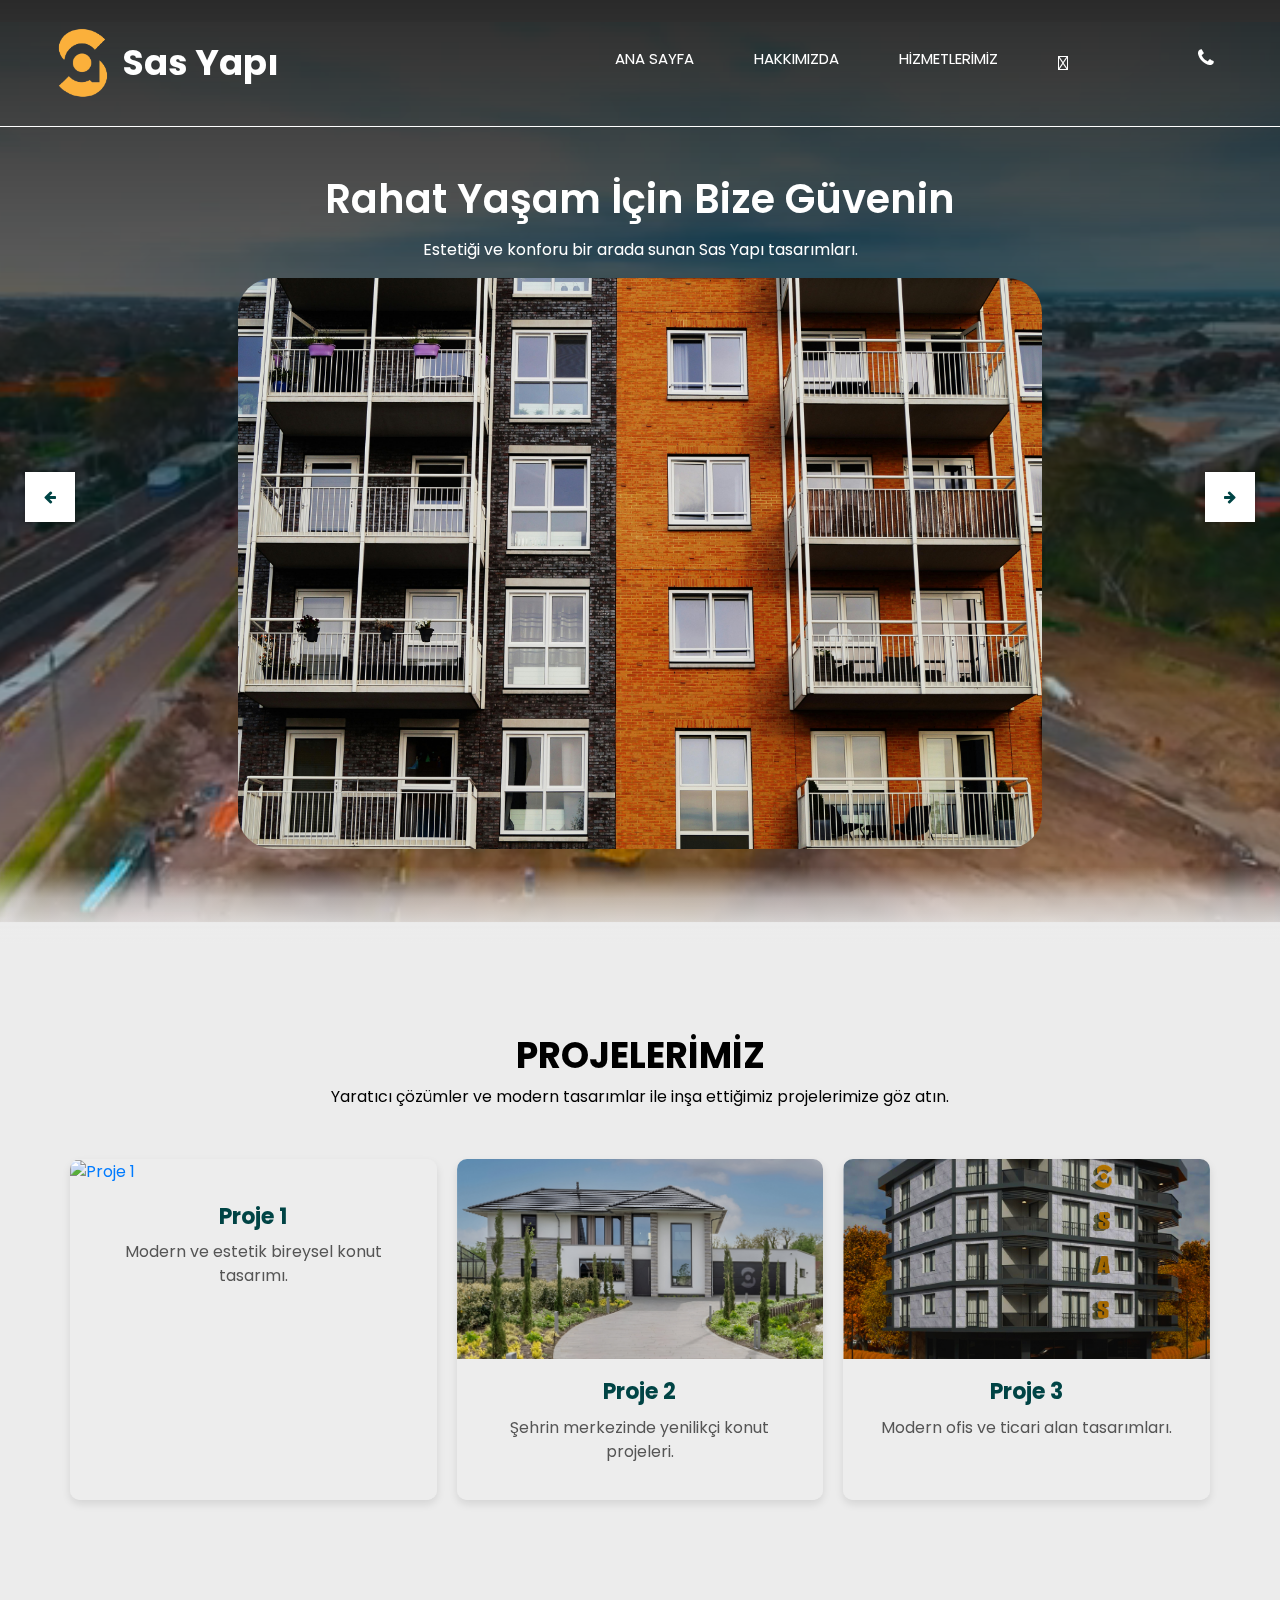
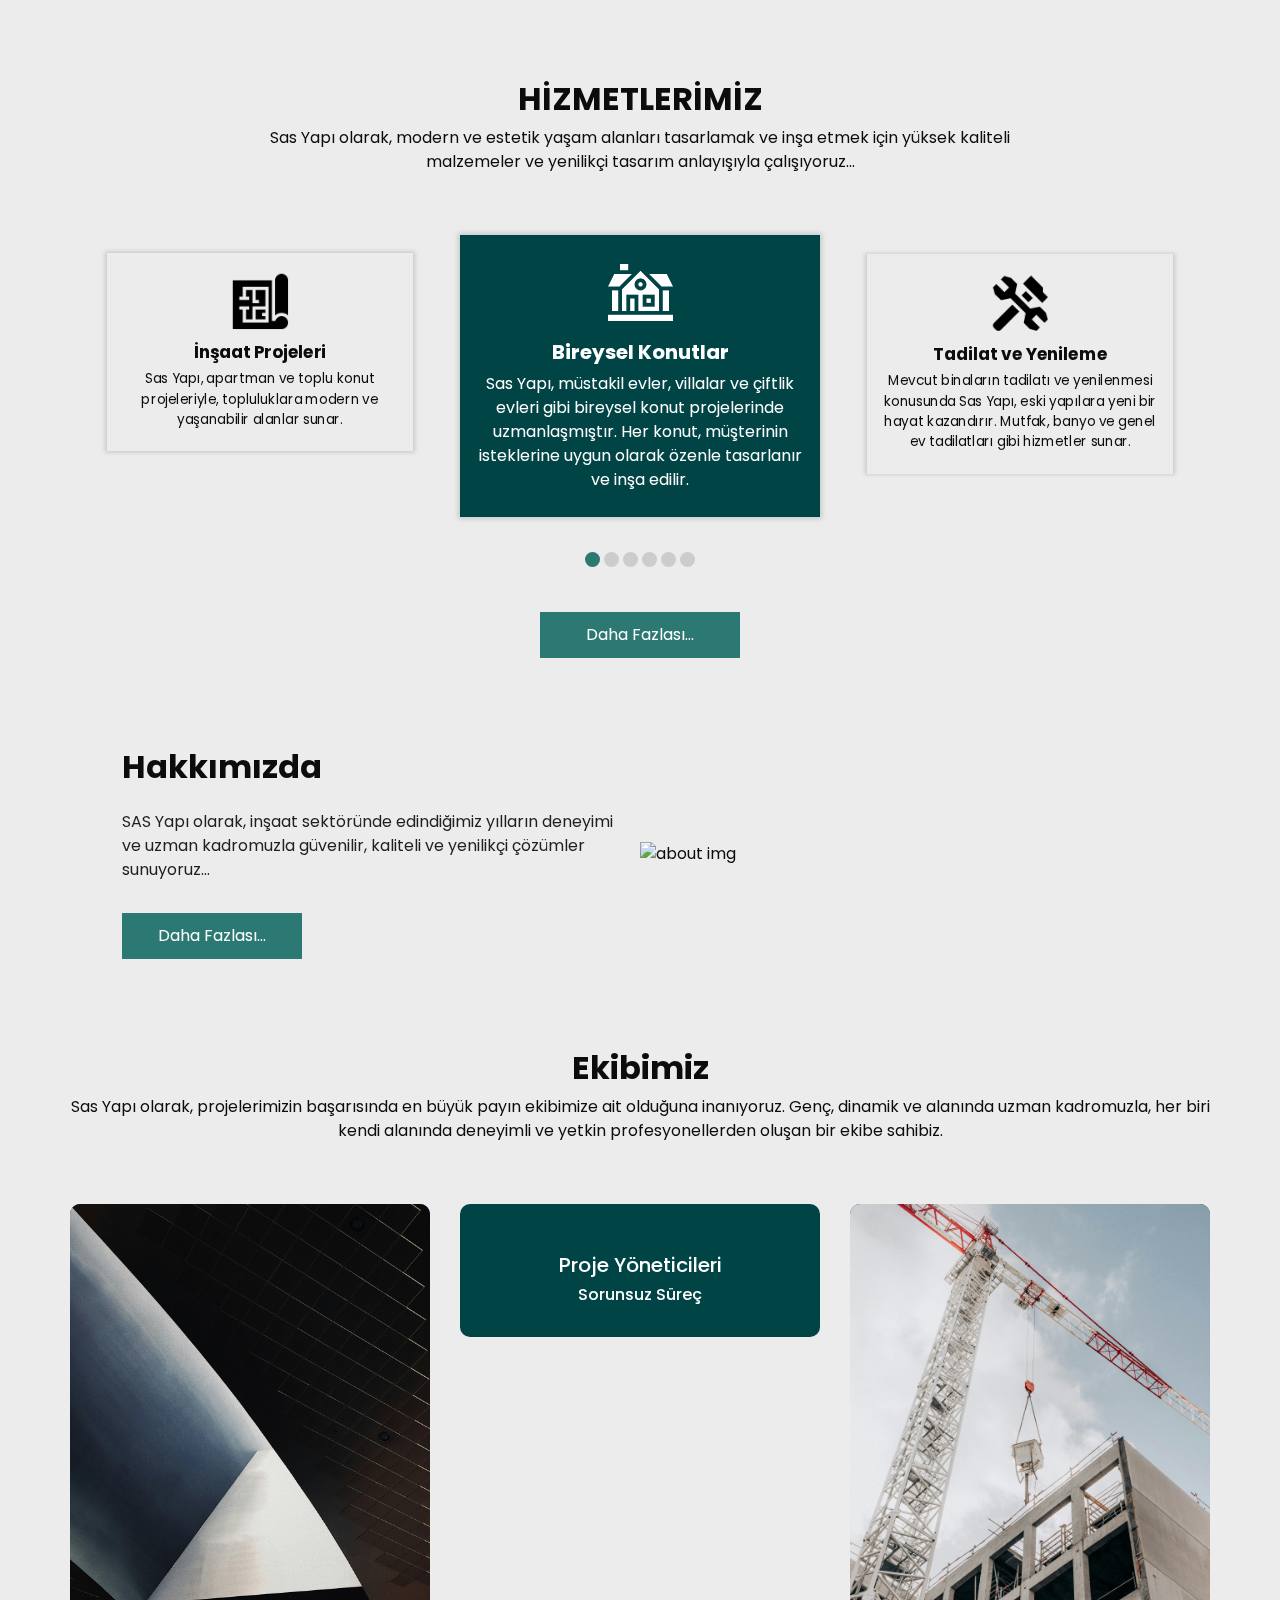
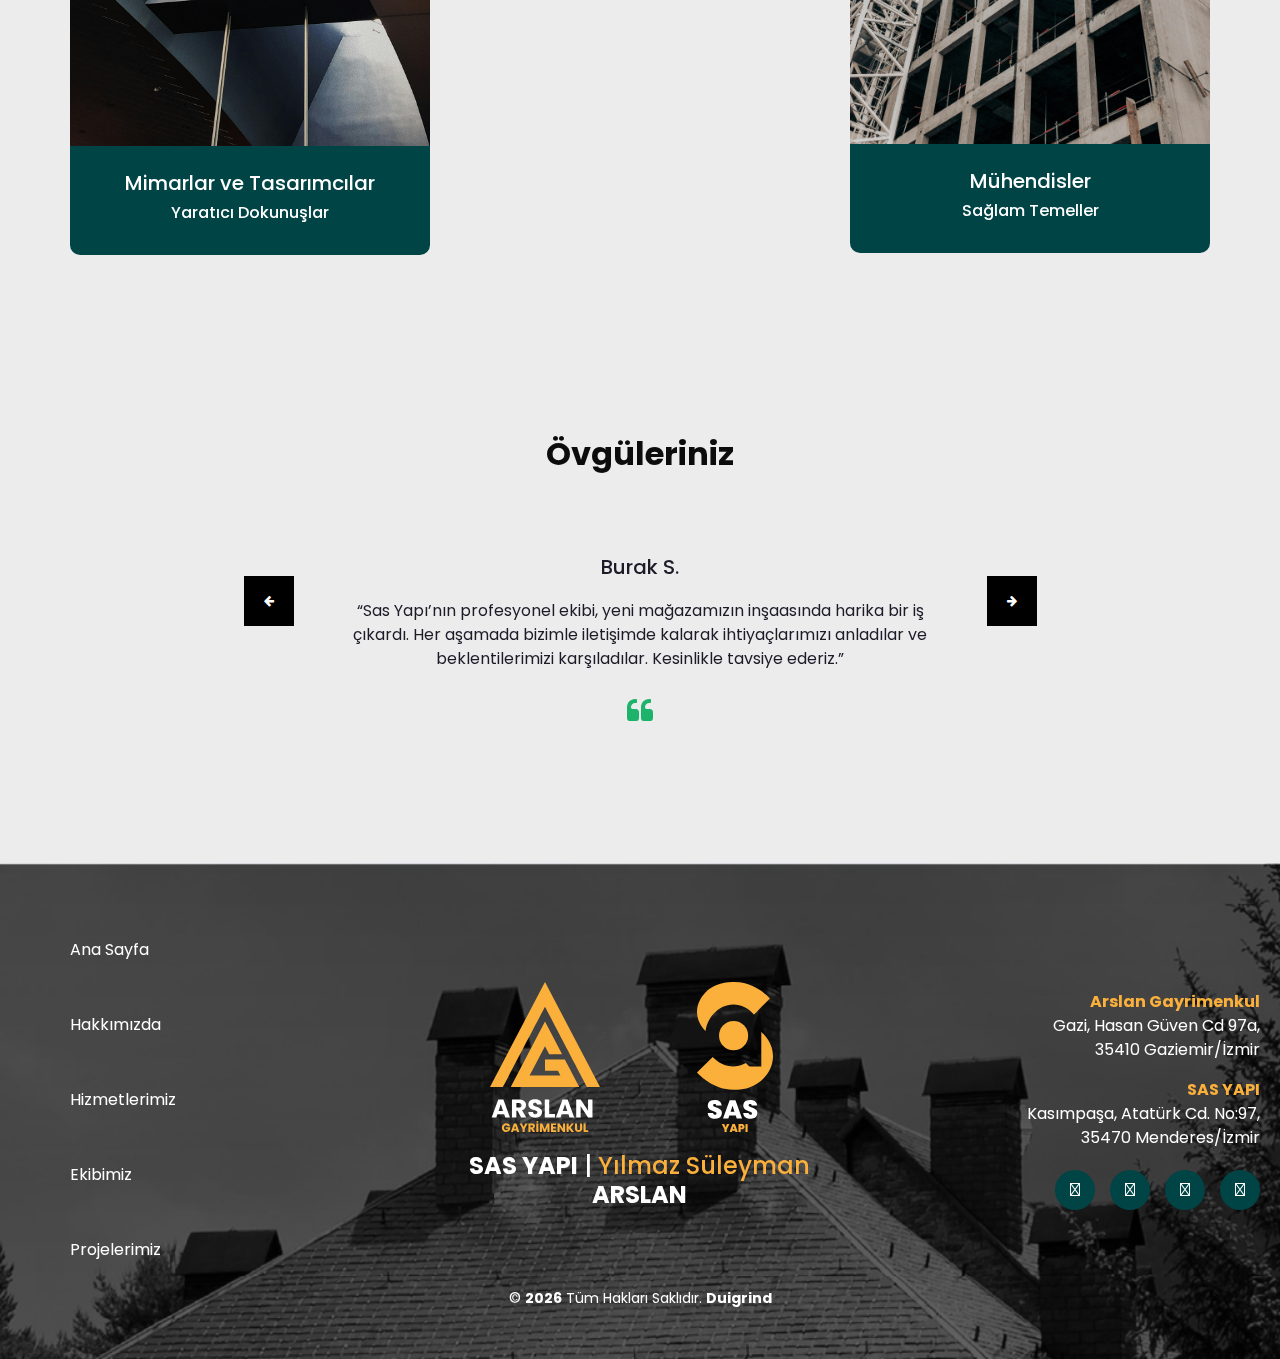
==== commit fb8be8e1: "düzenleme5" ====
--- a/index.html
+++ b/index.html
@@ -93,7 +93,10 @@
                   <a class="nav-link" href="service.html">HİZMETLERİMİZ</a>
                 </li>
                 <li class="nav-item">
-                  <a class="nav-link" href="team.html"><i class="fa-solid fa-users-gear"></i></a>
+                  <a class="nav-link" href="projects.html"><i class="fa-regular fa-map" aria-hidden="true"></i></a>
+                </li>
+                <li class="nav-item">
+                  <a class="nav-link" href="team.html"><i class="fa-solid fa-users-gear" aria-hidden="true"></i></a>
                 </li>
                 <li class="nav-item">
                   <a class="nav-link" href="contact.html"><i class="fa fa-phone" aria-hidden="true"></i></a>
@@ -141,7 +144,7 @@
                     <p>
                       Sas Yapı, modern yaşam alanlarıyla hayatınızı kolaylaştırıyor.
                     </p>
-                    <img src="images/slider-bg2.jpg" class="sliders" alt="Rahat Yaşam" style="max-width: 85%; height: auto; border-radius: 35px;">
+                    <img src="images/project10.jpg" class="sliders" alt="Rahat Yaşam" style="max-width: 85%; height: auto; border-radius: 35px;">
                   </div>
                 </div>
               </div>
@@ -160,7 +163,7 @@
                     <p>
                       Sas Yapı, stil ve fonksiyonelliği bir arada sunuyor.
                     </p>
-                    <img src="images/slider-bg3.jpg" class="sliders" alt="Rahat Yaşam" style="max-width: 100%; height: auto; border-radius: 35px;">
+                    <img src="images/project8.jpg" class="sliders" alt="Rahat Yaşam" style="max-width: 100%; height: auto; border-radius: 35px;">
                   </div>
                 </div>
               </div>
@@ -182,7 +185,42 @@
     <!-- end slider section -->
   </div>
 
-
+  <section class="projects_section">
+    <div class="container">
+      <!-- Başlık -->
+      <div class="heading_project heading_center">
+        <h2>PROJELERİMİZ</h2>
+        <p>Yaratıcı çözümler ve modern tasarımlar ile inşa ettiğimiz projelerimize göz atın.</p>
+      </div>
+
+      <!-- Projeler Galerisi -->
+      <a href="projects.html">
+      <div class="projects_gallery">
+        <div class="project_card">
+          <img src="images/project1.jpg" alt="Proje 1">
+          <div class="project_content">
+            <h4>Proje 1</h4>
+            <p>Modern ve estetik bireysel konut tasarımı.</p>
+          </div>
+        </div>
+        <div class="project_card">
+          <img src="images/project2.jpg" alt="Proje 2">
+          <div class="project_content">
+            <h4>Proje 2</h4>
+            <p>Şehrin merkezinde yenilikçi konut projeleri.</p>
+          </div>
+        </div>
+        <div class="project_card">
+          <img src="images/project3.jpg" alt="Proje 3">
+          <div class="project_content">
+            <h4>Proje 3</h4>
+            <p>Modern ofis ve ticari alan tasarımları.</p>
+          </div>
+        </div>
+      </div>
+    </div>
+  </a>
+  </section>
   <!-- service section -->
 
   <section class="service_section layout_padding">
@@ -319,8 +357,7 @@
               </h2>
             </div>
             <p class="detail_p_mt">
-              SAS Yapı olarak, yılların deneyimi ve uzman ekibimizle inşaat sektöründe güvenilir ve yenilikçi çözümler sunuyoruz. Müşteri memnuniyetini her zaman ön planda tutarak, projelerimizi zamanında ve kaliteli bir şekilde tamamlıyoruz...
-            </p>
+              SAS Yapı olarak, inşaat sektöründe edindiğimiz yılların deneyimi ve uzman kadromuzla güvenilir, kaliteli ve yenilikçi çözümler sunuyoruz...            </p>
             <a href="about.html" class="">
               Daha Fazlası...
             </a>
@@ -328,7 +365,7 @@
         </div>
         <div class="col-md-6 px-0">
           <div class="img-box ">
-            <img src="images/about-img.jpg" class="box_img" alt="about img">
+            <img src="images/project9.jpg" class="box_img" alt="about img">
           </div>
         </div>
       </div>
@@ -648,7 +685,7 @@
   </section>
 
   <!-- end client section -->
-  <<!-- footer section -->
+  <!-- footer section -->
   <footer class="footer_section">
     <div class="container">
       <p><span id="displayYear"></span></p>
@@ -665,6 +702,7 @@
           <li><a href="about.html">Hakkımızda</a></li>
           <li><a href="services.html">Hizmetlerimiz</a></li>
           <li><a href="team.html">Ekibimiz</a></li>
+          <li><a href="projects.html">Projelerimiz</a></li>
         </ul>
       </div>
   
@@ -672,10 +710,10 @@
       <div class="footer-center">
         <div class="logofooter-container">
           <div class="logofooter-item">
-            <img src="images/arslan-logo.svg" alt="Arslan Logo">
+            <img src="images/arslan_logo.svg" alt="Arslan Logo">
           </div>
           <div class="logofooter-item">
-            <img src="images/sas-logo.svg" alt="SAS Yapı Logo">
+            <img src="images/sas_logo.svg" alt="SAS Yapı Logo">
           </div>
         </div>
         <h2 class="footer-title">
--- a/css/style.css
+++ b/css/style.css
@@ -116,10 +116,15 @@
 }
 
 .hero_area .hero_bg_box video {
-  width: auto;
-  height: auto;
-  min-width: 100%;
-  min-height: 100%;
+  position: absolute; /* Video kutusunun konumunu ayarlamak için */
+  top: 50%; /* Ortalamak için yukarıdan %50 */
+  left: 50%; /* Ortalamak için soldan %50 */
+  transform: translate(-50%, -50%); /* Tam merkezi hedefler */
+  width: 100vw; /* Video genişliği viewport genişliğine ayarlanır */
+  height: 100vh; /* Video yüksekliği viewport yüksekliğine ayarlanır */
+  object-fit: cover; /* Video içerik oranını koruyarak ekranı doldurur */
+  object-position: center; /* Video içeriğini merkeze hizalar */
+  z-index: -1; /* İçeriğin arkasında kalması için */
 }
 
 .hero_area .hero_bg_box::before {
@@ -261,9 +266,38 @@
 }
 
 @media (max-width: 767px) {
+  .slider_section .detail-box {
+    text-align: center; 
+  }
+  .slider_section p{
+    text-align: center;
+  }
   .navbar-brand {
       justify-content: center;
   }
+
+  .hero_area .hero_bg_box::before {
+    content: "";
+    position: absolute;
+    top: 0;
+    left: 0;
+    width: 100%;
+    height: 100%;
+    background: -webkit-gradient(linear, left top, right top, from(rgba(0, 0, 0, 0.9)), to(rgba(0, 0, 0, 0.7)));
+    background: linear-gradient(to top, rgba(0, 0, 0, 0), rgba(0, 0, 0, 0.5), rgba(0, 0, 0, 0.822));
+  }
+  .hero_area .hero_bg_box::after {
+    visibility: hidden;
+    content: "";
+    position: absolute;
+    top: 867px;
+    left: 0;
+    width: 100%;
+    height: 10%;
+    background: -webkit-gradient(linear, left top, right top, from(rgba(0, 0, 0, 0.9)), to(rgba(0, 0, 0, 0.7)));
+    background: linear-gradient(to bottom,rgba(0, 0, 0, 0), #ecececa2, #ececece8, #ececec);
+  }
+  
 }
 
 .navbar-brand span {
@@ -730,6 +764,10 @@
   text-align: center;
 }
 
+.team_section .box .detail-box h5 {
+  text-align: center;
+}
+
 .team_section .btn-box {
   display: -webkit-box;
   display: -ms-flexbox;
@@ -892,6 +930,7 @@
 }
 
 .client_section .client_container .detail-box h5 {
+  text-align: center;
   color: #1d1b28;
   margin-bottom: 15px;
 }
@@ -1029,6 +1068,18 @@
       -ms-flex-pack: end;
           justify-content: flex-end;
 }
+.about_section .heading_container h2 {
+  text-align: center;
+  margin: 0 auto;
+}
+.about_section .detail-box p {
+  text-align: center;
+  margin: 0 auto;
+}
+.about_section .detail-box {
+  text-align: center;
+  margin: 0 auto;
+}
 }
 
 .info_section .info_menu li {
@@ -1490,4 +1541,99 @@
   .gallery {
       grid-template-columns: repeat(1, 1fr);
   }
-}+}
+/* Projeler Bölümü */
+.projects_section {
+  padding: 90px 20px;
+  background-size: cover; /* Resmin tam kaplamasını sağlar */
+  background-position: center; /* Ortalanmış pozisyon */
+  background-attachment: fixed; /* Parallax etkisi */
+  color: #fff; /* Yazı rengini beyaz yap */
+}
+
+.projects_background {
+  position: absolute;
+  top: 0;
+  left: 0;
+  width: 40%; /* Genişlik */
+  height: 100%;
+  z-index: -1; /* Arka plana gönder */
+  overflow: hidden;
+}
+
+.projects_background img.svg-background {
+  width: 100%; /* Tam genişlik */
+  height: 100%; /* Sayfa boyunca uzat */
+  object-fit: cover; /* SVG'nin orantısını koru */
+}
+
+.heading_project {
+  text-align: center;
+  margin-bottom: 50px;
+  color: #000000;
+}
+
+.heading_project h2 {
+  font-size: 36px;
+  font-weight: bold;
+}
+.projects_gallery {
+  display: grid;
+  grid-template-columns: repeat(auto-fit, minmax(300px, 1fr));
+  gap: 20px;
+  position: relative;
+}
+
+.project_card {
+  background: #ececece7;
+  border-radius: 10px;
+  overflow: hidden;
+  box-shadow: 0 4px 8px rgba(0, 0, 0, 0.1);
+  transition: transform 0.3s ease;
+}
+
+.project_card img {
+  width: 100%;
+  height: 200px;
+  object-fit: cover;
+}
+
+.project_card:hover {
+  transform: translateY(-5px);
+}
+
+.project_content {
+  padding: 20px;
+  text-align: center;
+}
+
+.project_content h4 {
+  font-size: 22px;
+  font-weight: bold;
+  color: #004445;
+  margin-bottom: 10px;
+}
+
+.project_content p {
+  font-size: 16px;
+  color: #555;
+}
+
+/* Mobil Uyumu */
+@media (max-width: 768px) {
+  .projects_section {
+    padding: 60px 10px;
+  }
+
+  .heading_container h2 {
+    font-size: 28px;
+  }
+
+  .projects_gallery {
+    grid-template-columns: repeat(auto-fit, minmax(200px, 1fr));
+  }
+
+  .project_card img {
+    height: 150px;
+  }
+}
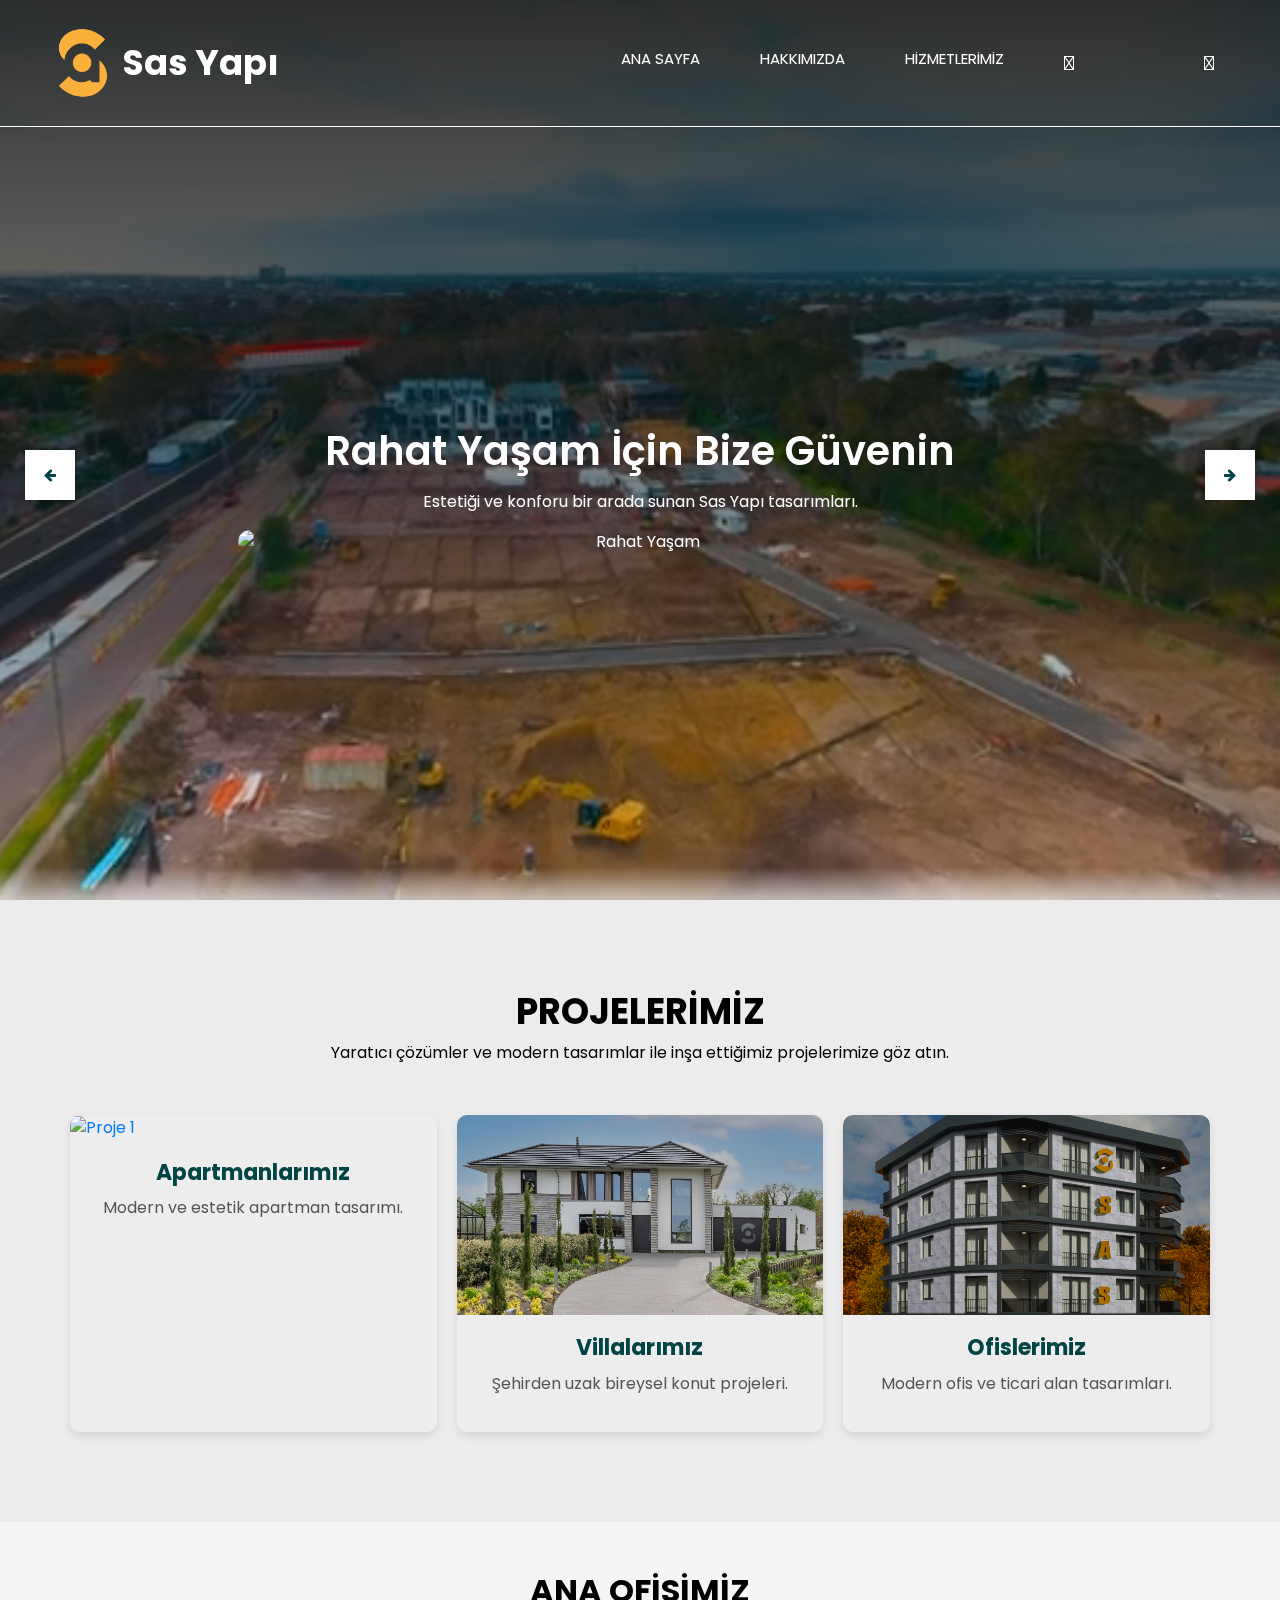
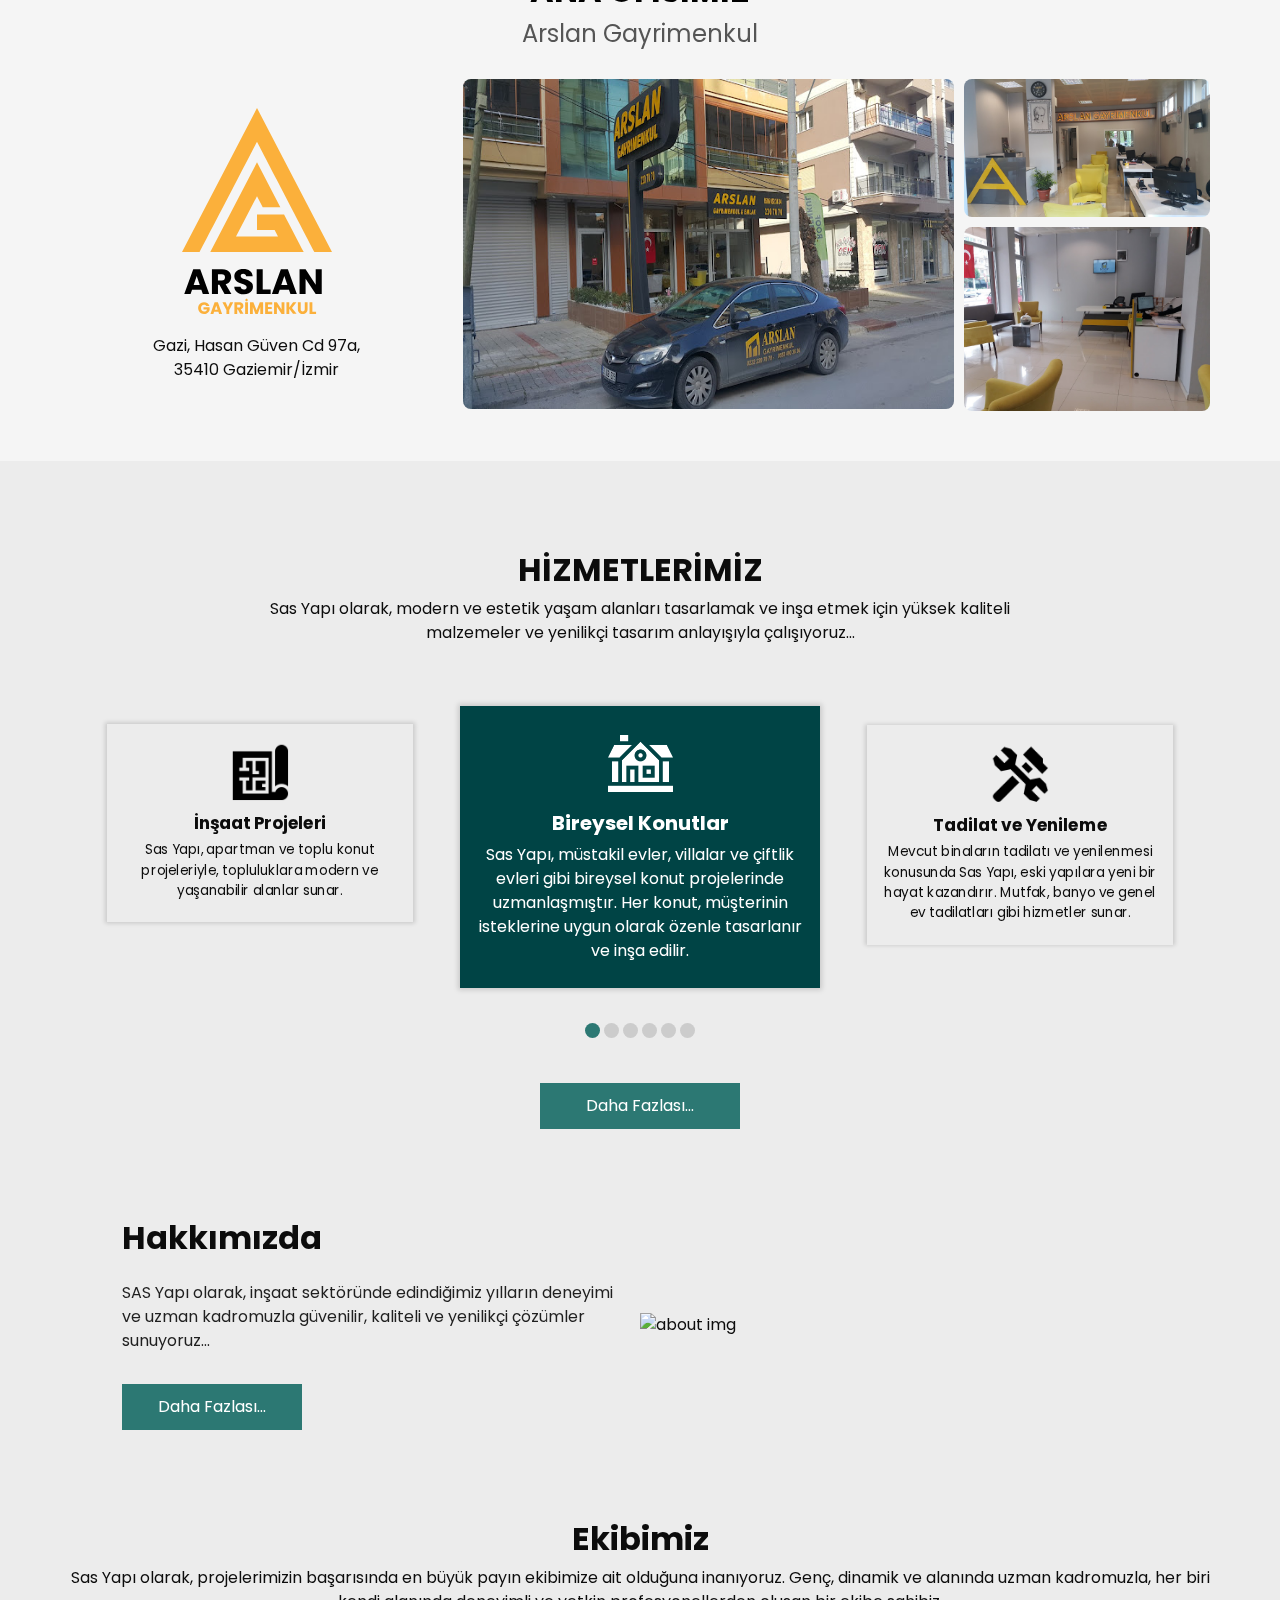
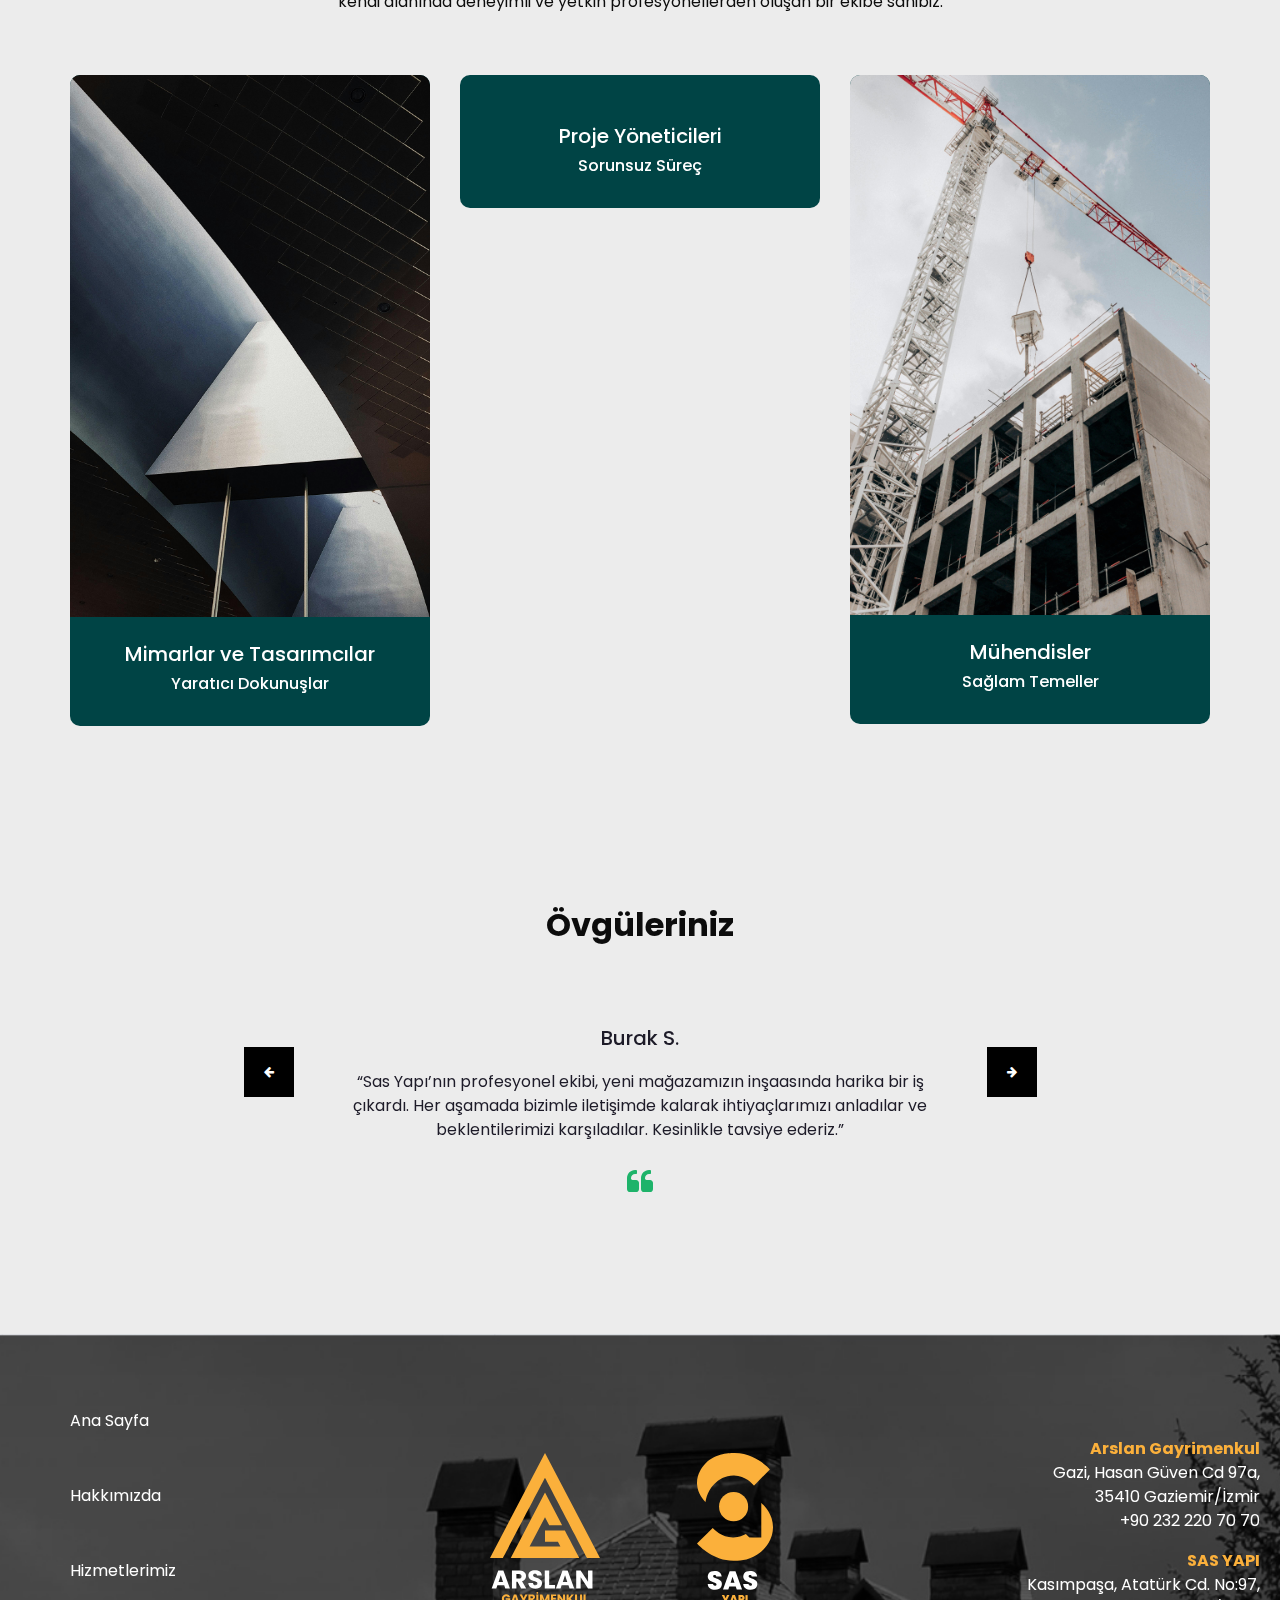
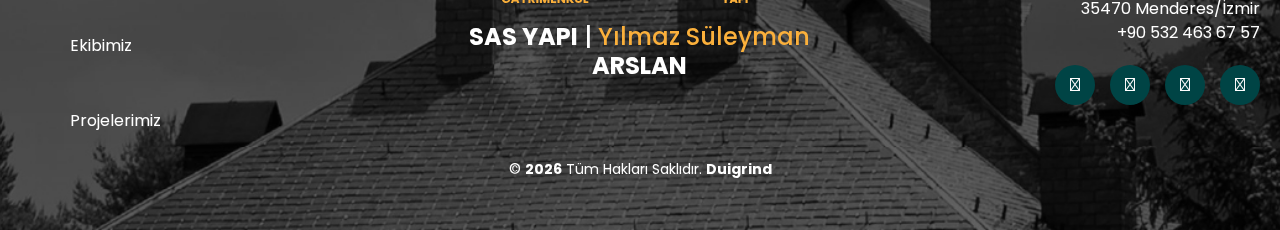
==== commit 596d80a0: "Düzenleme6" ====
--- a/index.html
+++ b/index.html
@@ -99,7 +99,7 @@
                   <a class="nav-link" href="team.html"><i class="fa-solid fa-users-gear" aria-hidden="true"></i></a>
                 </li>
                 <li class="nav-item">
-                  <a class="nav-link" href="contact.html"><i class="fa fa-phone" aria-hidden="true"></i></a>
+                  <a class="nav-link" href="https://wa.me/905324636757"><i class="fab fa-whatsapp" aria-hidden="true"></i></a>
                 </li>
               </ul>
             </div>
@@ -125,7 +125,7 @@
                     <p>
                       Estetiği ve konforu bir arada sunan Sas Yapı tasarımları. 
                     </p>
-                    <img src="images/slider-bg.jpg" class="sliders" alt="Rahat Yaşam" style="max-width: 85%; height: auto; display: block; margin: auto; border-radius: 35px;  display: flex; margin-left: auto;">
+                    <img src="images/project5.jpg" class="sliders" alt="Rahat Yaşam" style="max-width: 85%; height: auto; display: block; margin: auto; border-radius: 35px;  display: flex; margin-left: auto;">
                   </div>
                 </div>
               </div>
@@ -163,7 +163,7 @@
                     <p>
                       Sas Yapı, stil ve fonksiyonelliği bir arada sunuyor.
                     </p>
-                    <img src="images/project8.jpg" class="sliders" alt="Rahat Yaşam" style="max-width: 100%; height: auto; border-radius: 35px;">
+                    <img src="images/project9.jpg" class="sliders" alt="Rahat Yaşam" style="max-width: 85%; height: auto; border-radius: 35px;">
                   </div>
                 </div>
               </div>
@@ -199,21 +199,21 @@
         <div class="project_card">
           <img src="images/project1.jpg" alt="Proje 1">
           <div class="project_content">
-            <h4>Proje 1</h4>
-            <p>Modern ve estetik bireysel konut tasarımı.</p>
+            <h4>Apartmanlarımız</h4>
+            <p>Modern ve estetik apartman tasarımı.</p>
           </div>
         </div>
         <div class="project_card">
           <img src="images/project2.jpg" alt="Proje 2">
           <div class="project_content">
-            <h4>Proje 2</h4>
-            <p>Şehrin merkezinde yenilikçi konut projeleri.</p>
+            <h4>Villalarımız</h4>
+            <p>Şehirden uzak bireysel konut projeleri.</p>
           </div>
         </div>
         <div class="project_card">
           <img src="images/project3.jpg" alt="Proje 3">
           <div class="project_content">
-            <h4>Proje 3</h4>
+            <h4>Ofislerimiz</h4>
             <p>Modern ofis ve ticari alan tasarımları.</p>
           </div>
         </div>
@@ -221,8 +221,50 @@
     </div>
   </a>
   </section>
+  <section class="office_section">
+    <div class="container">
+        <!-- Başlık -->
+        <div class="heading_office heading_center">
+            <h2>ANA OFİSİMİZ</h2>
+            <h4>Arslan Gayrimenkul</h4>
+        </div>
+
+        <!-- İçerik -->
+        <div class="office_content">
+            <!-- Logo ve Konum -->
+            <div class="office_info">
+                <div class="office_logo">
+                    <img src="images/arslan_logoBlack.svg" alt="Arslan Logo">
+                </div>
+                <div class="office_location">
+                  <a href="https://www.google.com/maps/place/ARSLAN+GAYR%C4%B0MENKUL/@38.3293656,27.1270191,17z/data=!3m1!4b1!4m6!3m5!1s0x14bbdf91a1c71b5d:0x2b74b7a063d9e16d!8m2!3d38.3293614!4d27.129594!16s%2Fg%2F11ghkfympk?entry=ttu&g_ep=EgoyMDI0MTIwMS4xIKXMDSoASAFQAw%3D%3D" target="_blank">
+                      <p>
+                          Gazi, Hasan Güven Cd 97a,<br>
+                          35410 Gaziemir/İzmir
+                      </p>
+                  </a>
+              </div>
+            </div>
+
+            <!-- Resim Galerisi -->
+            <div class="office_gallery">
+                <div class="main_photo">
+                    <img src="images/office1.jpg" alt="Ofis Fotoğrafı 1">
+                </div>
+                <div class="side_photos">
+                    <div class="side_photo">
+                        <img src="images/office2.jpg" alt="Ofis Fotoğrafı 2">
+                    </div>
+                    <div class="side_photo">
+                        <img src="images/office3.jpg" alt="Ofis Fotoğrafı 3">
+                    </div>
+                </div>
+            </div>
+        </div>
+    </div>
+</section>
+
   <!-- service section -->
-
   <section class="service_section layout_padding">
     <div class="container">
       <div class="heading_container heading_center ">
@@ -700,7 +742,7 @@
         <ul class="footer-menu">
           <li><a href="index.html">Ana Sayfa</a></li>
           <li><a href="about.html">Hakkımızda</a></li>
-          <li><a href="services.html">Hizmetlerimiz</a></li>
+          <li><a href="service.html">Hizmetlerimiz</a></li>
           <li><a href="team.html">Ekibimiz</a></li>
           <li><a href="projects.html">Projelerimiz</a></li>
         </ul>
@@ -724,23 +766,29 @@
       <!-- Sağ Menü -->
       <div class="footer-right">
         <p>
-          <a href="https://goo.gl/maps/example1" target="_blank">
+          <a href="https://www.google.com/maps/place/ARSLAN+GAYR%C4%B0MENKUL/@38.3293656,27.1270191,17z/data=!3m1!4b1!4m6!3m5!1s0x14bbdf91a1c71b5d:0x2b74b7a063d9e16d!8m2!3d38.3293614!4d27.129594!16s%2Fg%2F11ghkfympk?entry=ttu&g_ep=EgoyMDI0MTIwMS4xIKXMDSoASAFQAw%3D%3D" target="_blank">
             <b>Arslan Gayrimenkul</b><br>
             Gazi, Hasan Güven Cd 97a,<br>35410 Gaziemir/İzmir
+          </a> <br>
+          <a href="tel:+902322207070" onclick="copyToClipboard('+902322207070'); return false;" title="+902322207070">
+            +90 232 220 70 70
           </a>
         </p>
         <p>
-          <a href="https://goo.gl/maps/example2" target="_blank">
+          <a href="https://www.google.com/maps/place/Menderes+Fizyoterapi+%26+Sa%C4%9Fl%C4%B1kl%C4%B1+Ya%C5%9Fam+Merkezi/@38.2601204,27.1300805,17z/data=!3m1!4b1!4m6!3m5!1s0x14bbe1c1a32dccf5:0xf2232cbf2a34ceb!8m2!3d38.2601204!4d27.1300805!16s%2Fg%2F11px7xp6g0?entry=ttu&g_ep=EgoyMDI0MTIwMS4xIKXMDSoASAFQAw%3D%3D" target="_blank">
             <b>SAS YAPI</b><br>
             Kasımpaşa, Atatürk Cd. No:97,<br> 35470 Menderes/İzmir
-          </a>
+          </a> <br>
+          <a href="tel:+905324636757" onclick="copyToClipboard('+905324636757'); return false;" title="+90 532 463 67 57">
+  +90 532 463 67 57
+</a>
         </p>
         <div class="social-icons">
-          <a href="https://www.instagram.com" target="_blank" class="social-icon"><i class="fab fa-instagram"></i></a>
-          <a href="https://wa.me/905555555555" target="_blank" class="social-icon"><i class="fab fa-whatsapp"></i></a>
+          <a href="https://www.instagram.com/ylmz_ars/?utm_source=ig_web_button_share_sheet" target="_blank" class="social-icon"><i class="fab fa-instagram"></i></a>
+          <a href="https://wa.me/905324636757" target="_blank" class="social-icon"><i class="fab fa-whatsapp"></i></a>
           <a href="mailto:sasyapias@gmail.com" target="_blank" class="social-icon"><i class="fas fa-envelope"></i></a>
-          <a href="mailto:sasyapias@gmail.com" target="_blank" class="social-icon"><i class="fas fa-phone"></i></a>
-        </div>
+          <a href="tel:+905324636757" class="social-icon"><i class="fas fa-phone"></i></a>
+          </div>
       </div>
     </div>
   
@@ -752,6 +800,23 @@
   </div>
   <script>
     document.getElementById("currentYear").textContent = new Date().getFullYear();
+    function copyToClipboard(text) {
+    // Geçici bir input alanı oluştur
+    const tempInput = document.createElement('input');
+    tempInput.value = text;
+    document.body.appendChild(tempInput);
+
+    // Input alanındaki metni seç ve kopyala
+    tempInput.select();
+    tempInput.setSelectionRange(0, 99999); // Mobil uyumlu seçimi garanti altına al
+    document.execCommand('copy');
+
+    // Geçici input alanını kaldır
+    document.body.removeChild(tempInput);
+
+    // Kullanıcıya geri bildirim göster
+    alert('Telefon numarası kopyalandı: ' + text);
+  }
   </script>
   <!-- jQery -->
   <script src="js/jquery-3.4.1.min.js"></script>
--- a/css/style.css
+++ b/css/style.css
@@ -610,14 +610,17 @@
 
 .service_section .box .detail-box {
   margin-top: 15px;
+  text-align: center;
 }
 
 .service_section .box .detail-box h5 {
   font-weight: bold;
+  text-align: center;
 }
 
 .service_section .box .detail-box p {
   margin: 0;
+  text-align: center;
 }
 
 .service_section .btn-box {
@@ -1637,3 +1640,110 @@
     height: 150px;
   }
 }
+
+.office_section {
+  padding: 50px 0;
+  background-color: #f5f5f5;
+}
+
+.heading_office {
+  text-align: center;
+  margin-bottom: 30px;
+}
+
+.heading_office h2 {
+  font-size: 32px;
+  font-weight: bold;
+  color: #000000;
+}
+
+.heading_office h4 {
+  font-size: 24px;
+  font-weight: normal;
+  color: #555;
+  margin-top: 10px;
+}
+
+.office_content {
+  display: flex;
+  flex-wrap: wrap;
+  gap: 20px;
+}
+
+.office_info {
+  flex: 1;
+  display: flex;
+  flex-direction: column;
+  align-items: center;
+  justify-content: center;
+}
+
+.office_logo img {
+  width: 150px;
+  height: auto;
+  margin-bottom: 20px;
+}
+
+.office_location a {
+  text-decoration: none; /* Alt çizgiyi kaldır */
+  color: inherit; /* Yazı rengini miras al */
+  transition: color 0.3s; /* Hover efekti */
+}
+
+.office_location a:hover {
+  color: #fbb03b; /* Hover sırasında yazıyı sarıya dönüştür */
+}
+
+.office_location a p {
+  margin: 0;
+  font-size: 16px;
+  line-height: 1.5;
+  text-align: center; /* Ortala */
+}
+
+.office_gallery {
+  flex: 2;
+  display: flex;
+  flex-wrap: wrap;
+  gap: 10px;
+}
+
+.office_gallery .main_photo {
+  flex: 2;
+  height: 100%;
+}
+
+.office_gallery .main_photo img {
+  width: 100%;
+  height: 330px;
+  border-radius: 8px;
+}
+
+.office_gallery .side_photos {
+  flex: 1;
+  display: flex;
+  flex-direction: column;
+  gap: 10px;
+}
+
+.office_gallery .side_photo img {
+  width: 100%;
+  height: auto;
+  border-radius: 8px;
+}
+
+/* Mobil uyumu */
+@media (max-width: 768px) {
+  .office_content {
+      flex-direction: column;
+  }
+
+  .office_gallery {
+      flex-direction: column;
+  }
+
+  .office_gallery .main_photo,
+  .office_gallery .side_photos {
+      width: 100%;
+  }
+}
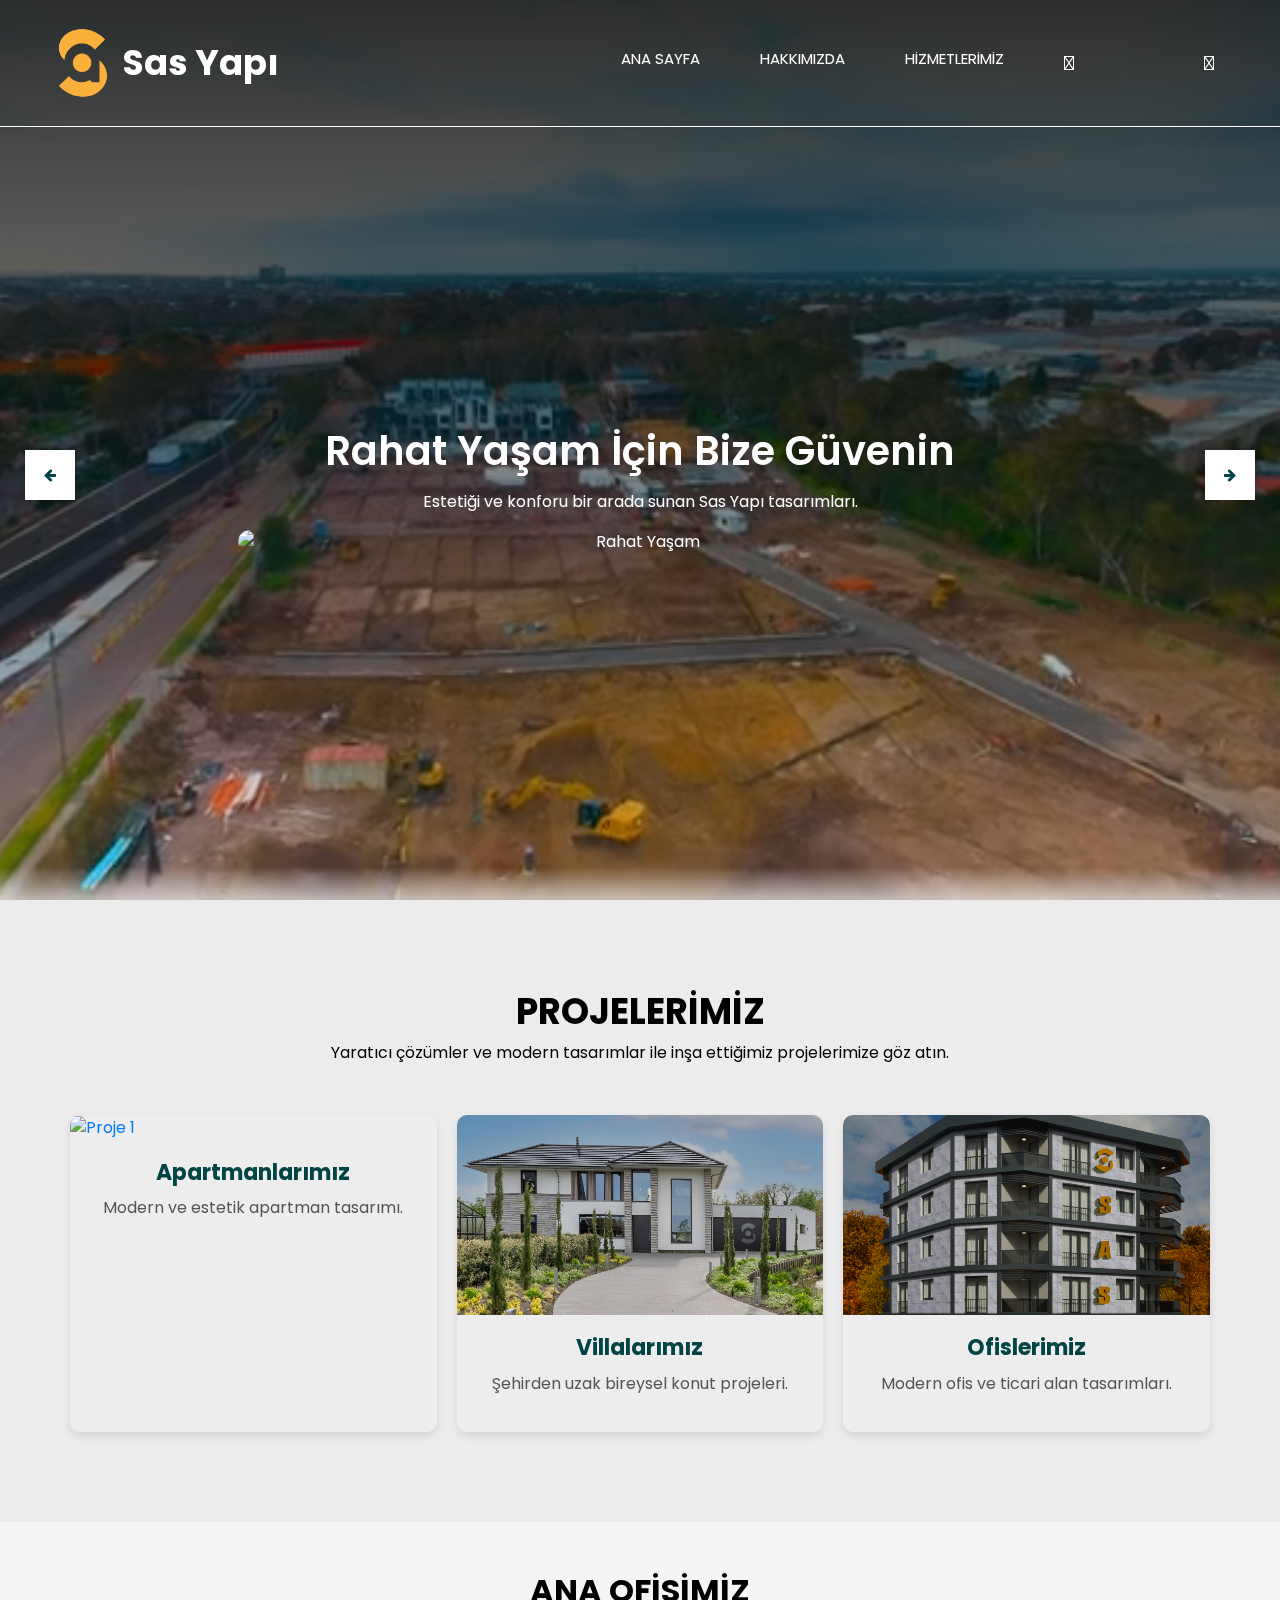
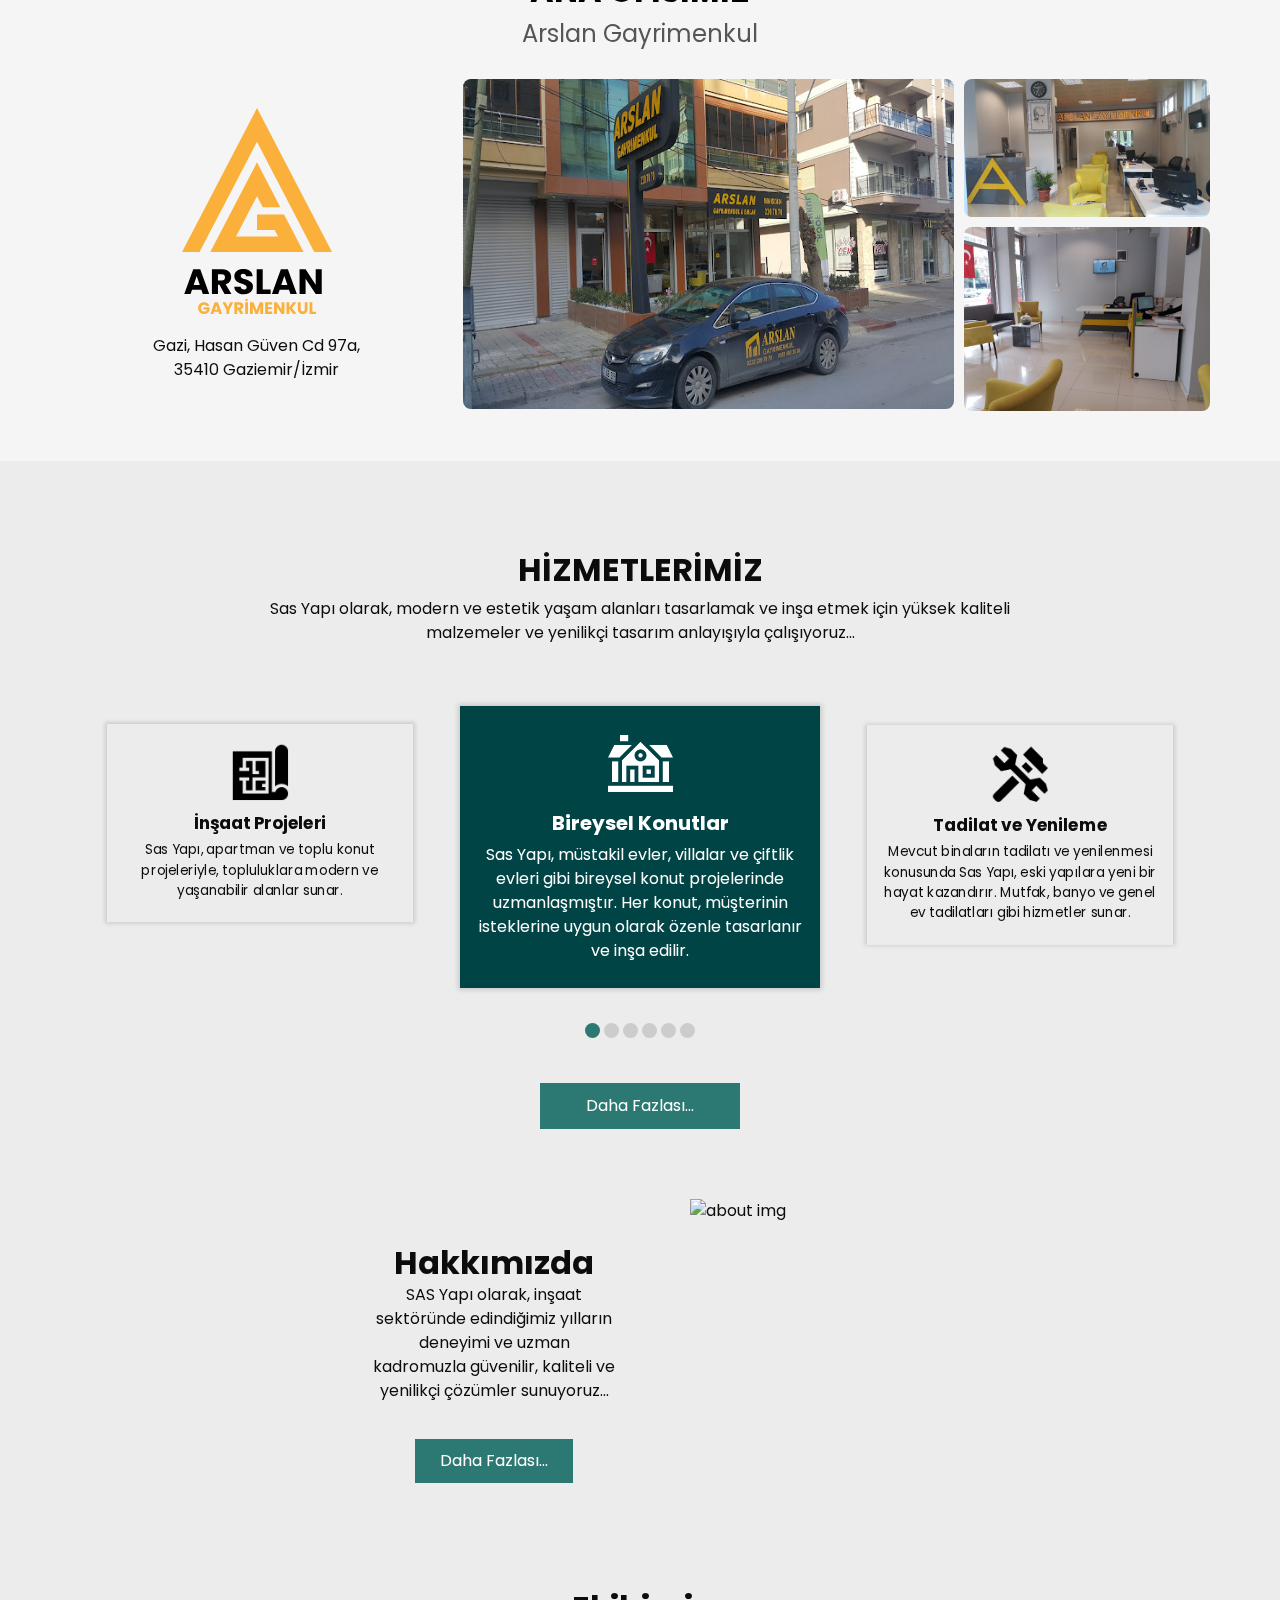
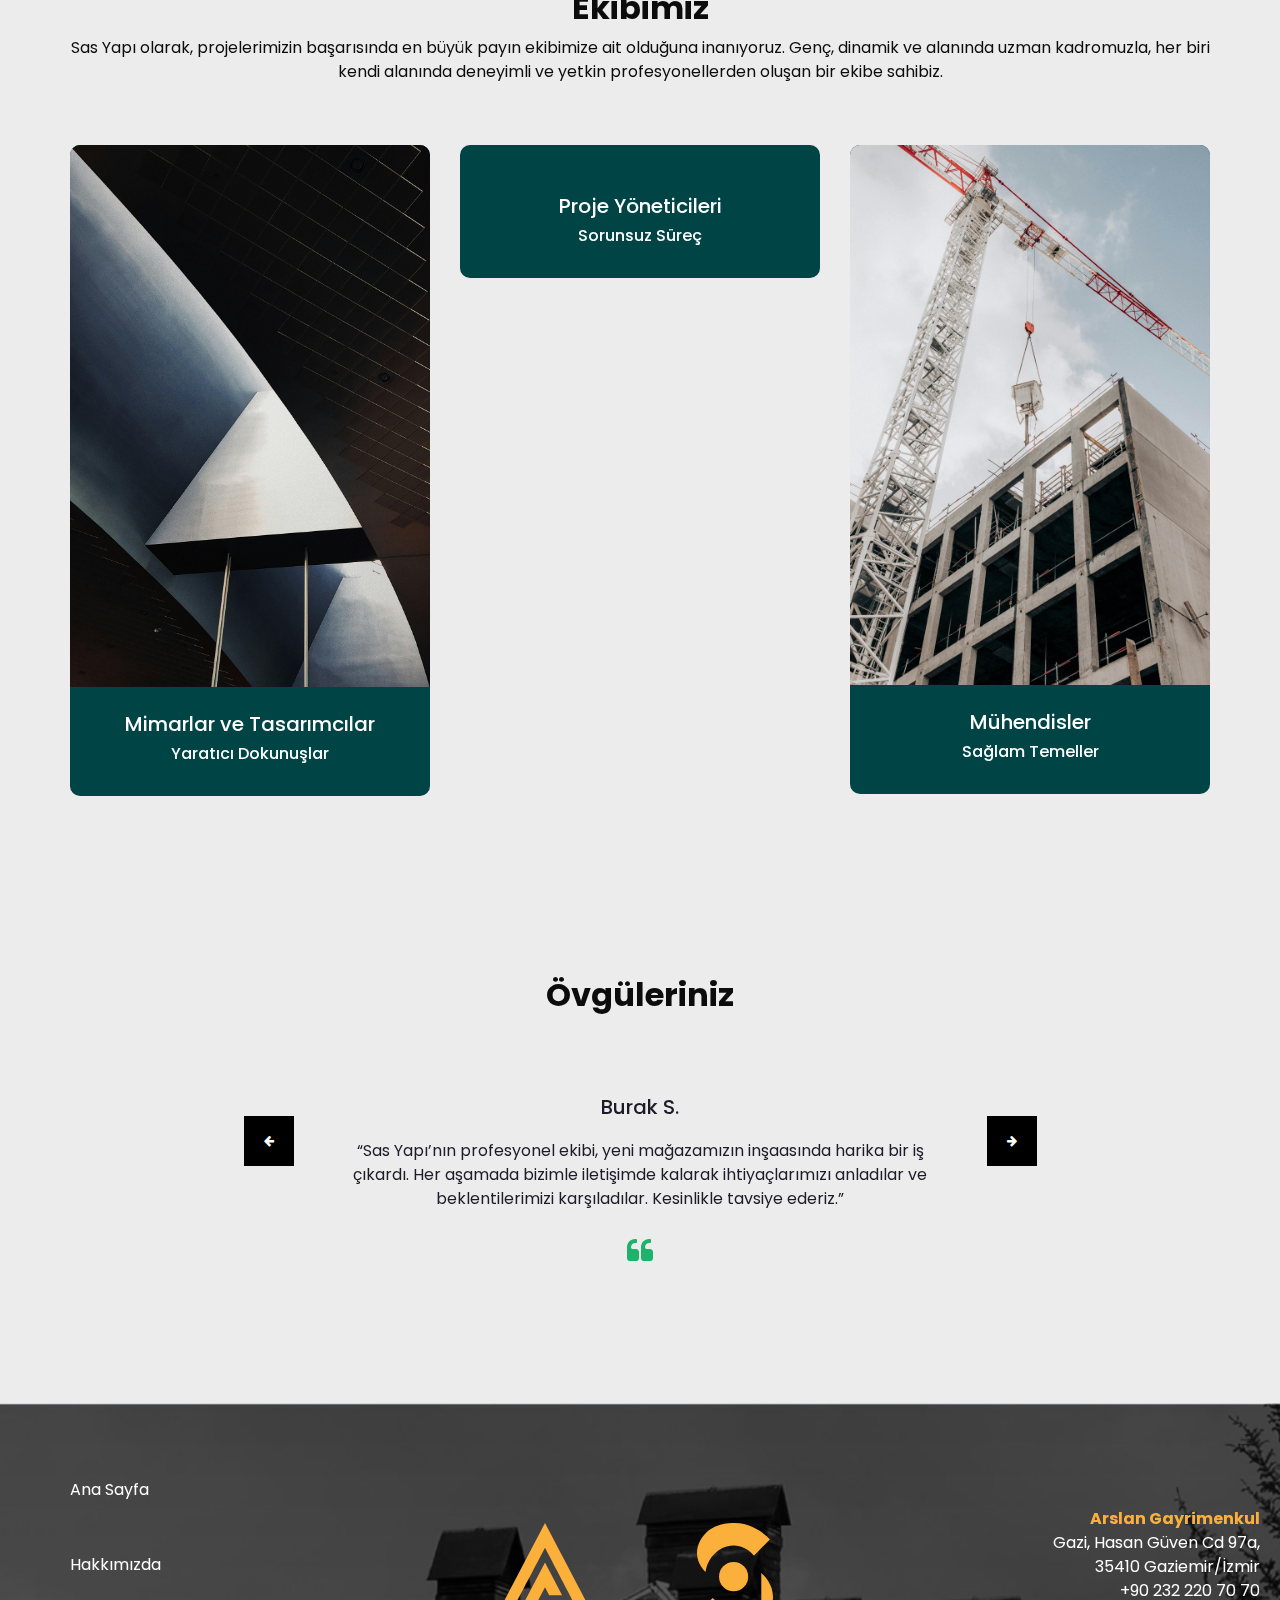
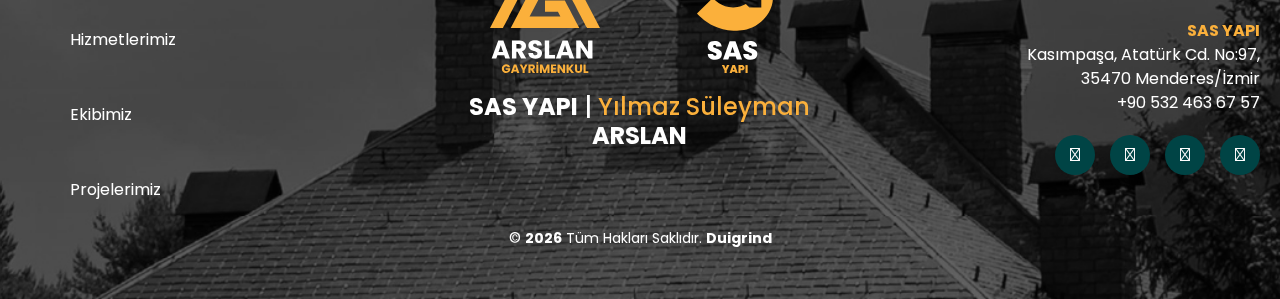
==== commit e0ad914c: "Düzenleme8" ====
--- a/index.html
+++ b/index.html
@@ -564,7 +564,7 @@
                       Kemal S.
                     </h5>
                     <p>
-                      “Sas Yapı’nın profesyonel ekibi, yeni mağazamızın inşaasında harika bir iş çıkardı. Her aşamada bizimle iletişimde kalarak ihtiyaçlarımızı anladılar ve beklentilerimizi karşıladılar. Kesinlikle tavsiye ederiz.”
+                      “Taşınmadan önce oturduğum evle kıyaslarsam, SAS Yapı’nın inşa ettiği ev çok daha sağlam ve konforlu. Keşke daha önce taşınsaymışım.”
                     </p>
                     <span>
                       <i class="fa fa-quote-left" aria-hidden="true"></i>
@@ -583,7 +583,7 @@
                       Yunus H.
                     </h5>
                     <p>
-                      “Sas Yapı’nın profesyonel ekibi, yeni mağazamızın inşaasında harika bir iş çıkardı. Her aşamada bizimle iletişimde kalarak ihtiyaçlarımızı anladılar ve beklentilerimizi karşıladılar. Kesinlikle tavsiye ederiz.”
+                      “SAS Yapı'ya kendi evimi yaptırdım. Baştan sona kadar süreç profesyoneldi ve istediğim her detayı göz önünde bulundurdular. Artık tam hayalimdeki evde yaşıyorum.”
                     </p>
                     <span>
                       <i class="fa fa-quote-left" aria-hidden="true"></i>
@@ -602,7 +602,7 @@
                       Gizem M.
                     </h5>
                     <p>
-                      “Sas Yapı’nın profesyonel ekibi, yeni mağazamızın inşaasında harika bir iş çıkardı. Her aşamada bizimle iletişimde kalarak ihtiyaçlarımızı anladılar ve beklentilerimizi karşıladılar. Kesinlikle tavsiye ederiz.”
+                      “SAS Yapı'dan bir ev satın aldım ve hayatımda verdiğim en doğru kararlardan biri olduğunu düşünüyorum. Hem estetik açıdan hem de sağlamlık açısından beklediğimin ötesine geçti.”
                     </p>
                     <span>
                       <i class="fa fa-quote-left" aria-hidden="true"></i>
@@ -621,7 +621,7 @@
                       Hatice B.
                     </h5>
                     <p>
-                      “Sas Yapı’nın profesyonel ekibi, yeni mağazamızın inşaasında harika bir iş çıkardı. Her aşamada bizimle iletişimde kalarak ihtiyaçlarımızı anladılar ve beklentilerimizi karşıladılar. Kesinlikle tavsiye ederiz.”
+                      “Evde kullanılan enerji tasarruflu çözümler sayesinde faturalarım ciddi şekilde azaldı. Çevre dostu bir yapı olması da beni ayrıca mutlu ediyor.”
                     </p>
                     <span>
                       <i class="fa fa-quote-left" aria-hidden="true"></i>
@@ -640,7 +640,7 @@
                       Faruk H.
                     </h5>
                     <p>
-                      “Sas Yapı’nın profesyonel ekibi, yeni mağazamızın inşaasında harika bir iş çıkardı. Her aşamada bizimle iletişimde kalarak ihtiyaçlarımızı anladılar ve beklentilerimizi karşıladılar. Kesinlikle tavsiye ederiz.”
+                      “SAS Yapı’dan aldığım ev, beklediğimden çok daha kısa sürede teslim edildi. Zamanlama konusunda oldukça profesyoneller.”
                     </p>
                     <span>
                       <i class="fa fa-quote-left" aria-hidden="true"></i>
@@ -659,7 +659,7 @@
                       Emine Ş.
                     </h5>
                     <p>
-                      “Sas Yapı’nın profesyonel ekibi, yeni mağazamızın inşaasında harika bir iş çıkardı. Her aşamada bizimle iletişimde kalarak ihtiyaçlarımızı anladılar ve beklentilerimizi karşıladılar. Kesinlikle tavsiye ederiz.”
+                      “Evim sakin bir bölgede ve komşularım da çok iyi insanlar. SAS Yapı’nın projeleri gerçekten huzur dolu bir yaşam sunuyor.”
                     </p>
                     <span>
                       <i class="fa fa-quote-left" aria-hidden="true"></i>
@@ -678,7 +678,7 @@
                       Derin A.
                     </h5>
                     <p>
-                      “Sas Yapı’nın profesyonel ekibi, yeni mağazamızın inşaasında harika bir iş çıkardı. Her aşamada bizimle iletişimde kalarak ihtiyaçlarımızı anladılar ve beklentilerimizi karşıladılar. Kesinlikle tavsiye ederiz.”
+                      “Ev yapım aşamasındayken kendi isteklerimi belirtebildim. SAS Yapı her detayıyla müşteriyi memnun etmeyi biliyor.”
                     </p>
                     <span>
                       <i class="fa fa-quote-left" aria-hidden="true"></i>
@@ -697,7 +697,7 @@
                       Mehmet D.
                     </h5>
                     <p>
-                      “Sas Yapı’nın profesyonel ekibi, yeni mağazamızın inşaasında harika bir iş çıkardı. Her aşamada bizimle iletişimde kalarak ihtiyaçlarımızı anladılar ve beklentilerimizi karşıladılar. Kesinlikle tavsiye ederiz.”
+                      “Sadece bina değil, çevresindeki yaşam alanları da çok iyi tasarlanmış. SAS Yapı’nın projesinde oturmak, bana her gün mutluluk veriyor.”
                     </p>
                     <span>
                       <i class="fa fa-quote-left" aria-hidden="true"></i>
--- a/css/style.css
+++ b/css/style.css
@@ -607,7 +607,9 @@
   -webkit-transition: all .3s;
   transition: all .3s;
 }
-
+.service_section p {
+  text-align: center;
+}
 .service_section .box .detail-box {
   margin-top: 15px;
   text-align: center;
@@ -700,44 +702,121 @@
   background: #2c7873;
 }
 
-.about_section .row {
-  -webkit-box-align: center;
-      -ms-flex-align: center;
-          align-items: center;
-}
-
-.about_section .img-box {
-  position: relative;
-  overflow: hidden;
-  height: 100%;
-}
-
-.about_section .img-box img {
-  width: 100%;
-}
-
-.about_section .detail-box p {
-  color: #1f1f1f;
-  margin-top: 15px;
-}
-
+.about_section {
+  text-align: center;
+  justify-content: center; /* İçerikleri yatayda ortalar */
+  align-items: center; /* İçerikleri dikeyde ortalar */
+}
+
+.about_section .img-box{
+  width: 300px;
+  height: 300px;
+  display: flex;
+  margin-left: 50px;
+  margin-top: -20px;
+}
+
+.about_section h2{
+  text-align: center;
+  margin: 0 auto;
+  margin-top: 25px;
+}
+
+
+.about_section .detail-box{
+  text-align: center;
+  margin-left: 250px;
+}
 .about_section .detail-box a {
   display: inline-block;
-  padding: 10px 35px;
+  padding: 10px 25px;
   background-color: #2c7873;
   color: #ffffff;
-  border-radius: 0px;
-  -webkit-transition: all .3s;
-  transition: all .3s;
-  border: 1px solid #2c7873;
-  margin-top: 15px;
+  text-decoration: none;
+  margin-top: 20px;
+  transition: background-color 0.3s ease, color 0.3s ease;
 }
 
 .about_section .detail-box a:hover {
   background-color: transparent;
   color: #2c7873;
-}
-
+  border: 1px solid #2c7873;
+}
+
+.aboutbase_section {
+  background-color: #f5f5f5; /* Arka plan rengi */
+  padding: 50px 0; /* Yukarı ve aşağıdan boşluk */
+  display: flex;
+  justify-content: center; /* Yatayda ortala */
+  text-align: justify; /* Metni iki yana yasla */
+  width: 175%; /* Tam ekran genişlik */
+  height: 100%;
+}
+
+.aboutbase_section .container-fluid {
+  width: 100%; /* Genişliği tamamen yay */
+  max-width: 100%; /* Maksimum genişlik kaldırıldı */
+  padding: 20px; /* İçerik çevresine kenar boşlukları */
+}
+
+.aboutbase_section .heading_container h2 {
+  font-size: 36px; /* Başlık boyutu */
+  font-weight: bold; /* Kalın yazı */
+  color: #333; /* Başlık rengi */
+  margin-bottom: 20px; /* Başlık alt boşluğu */
+  text-align: center; /* Başlığı ortala */
+}
+
+.aboutbase_section .detail-box h6 {
+  font-size: 18px; /* Metin boyutu */
+  line-height: 1.8; /* Satır aralığı */
+  color: #555; /* Metin rengi */
+  text-align: justify; /* Metni iki yana yasla */
+  margin: 0; /* Kenar boşlukları sıfırla */
+  width: 100%; /* Tam ekran genişlik */
+}
+
+@media (max-width: 768px) {
+  .aboutbase_section .detail-box h6 {
+    font-size: 16px; /* Mobilde metin boyutunu küçült */
+    padding: 0 10px; /* Yanlarda boşluk bırak */
+  }
+
+  .aboutbase_section {
+    width: 100%; /* Tam ekran genişlik */
+    height: 100%;
+  }
+}
+
+
+
+@media (max-width: 768px) {
+  .about_section p{
+    text-align: center;
+  }
+  .about_section {
+    flex-direction: column; /* İçerikleri alt alta sıralar */
+    text-align: center;
+  }
+
+  .about_section h2{
+    text-align: center;
+    margin: 0 auto;
+    margin-top: 0;
+  }
+
+  .about_section .detail-box{
+    text-align: center;
+    margin: 0 auto;
+  }
+
+  .about_section .img-box {
+    margin: 0 auto;
+    width: 350px;
+    height: 250px;
+    margin-left: 0 auto;
+  }
+}
 .team_section .box {
   display: -webkit-box;
   display: -ms-flexbox;
@@ -766,7 +845,9 @@
   padding: 25px 15px;
   text-align: center;
 }
-
+.team_section p{
+  text-align: center;
+}
 .team_section .box .detail-box h5 {
   text-align: center;
 }
@@ -1071,18 +1152,6 @@
       -ms-flex-pack: end;
           justify-content: flex-end;
 }
-.about_section .heading_container h2 {
-  text-align: center;
-  margin: 0 auto;
-}
-.about_section .detail-box p {
-  text-align: center;
-  margin: 0 auto;
-}
-.about_section .detail-box {
-  text-align: center;
-  margin: 0 auto;
-}
 }
 
 .info_section .info_menu li {
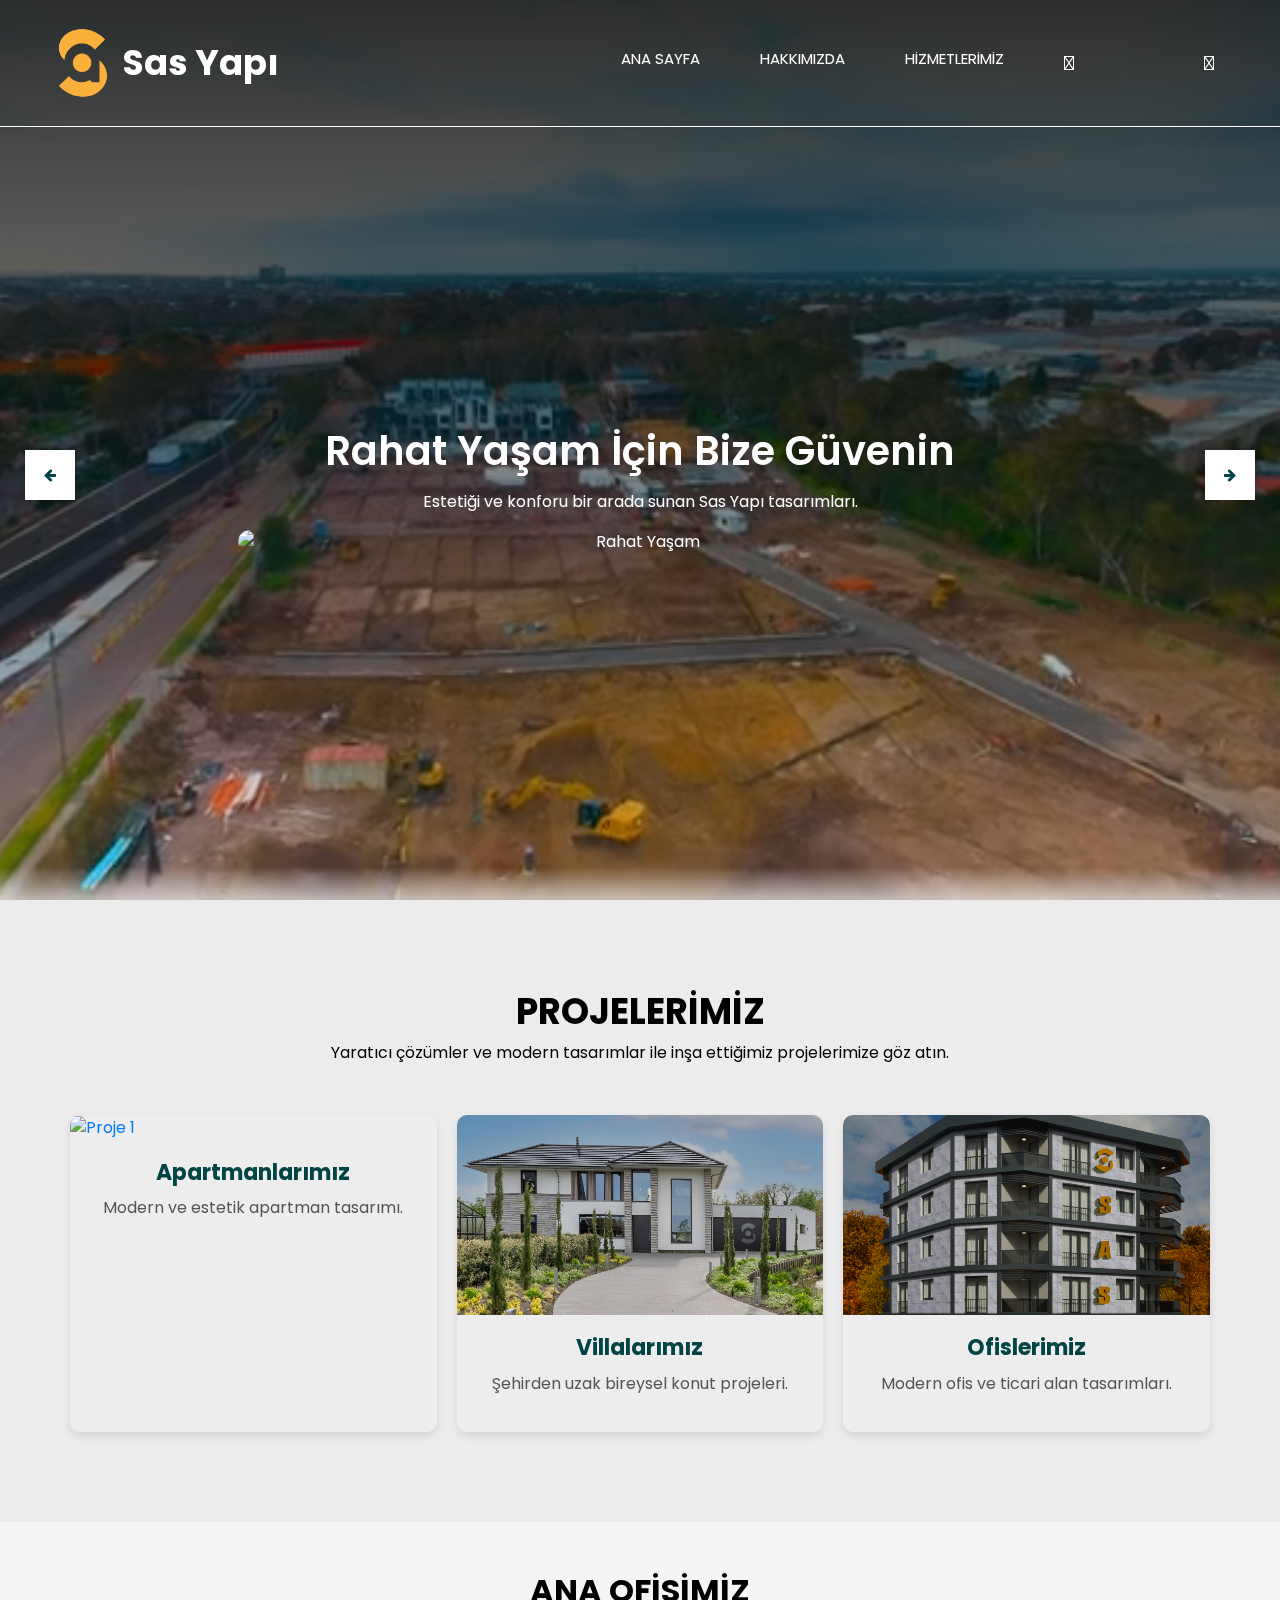
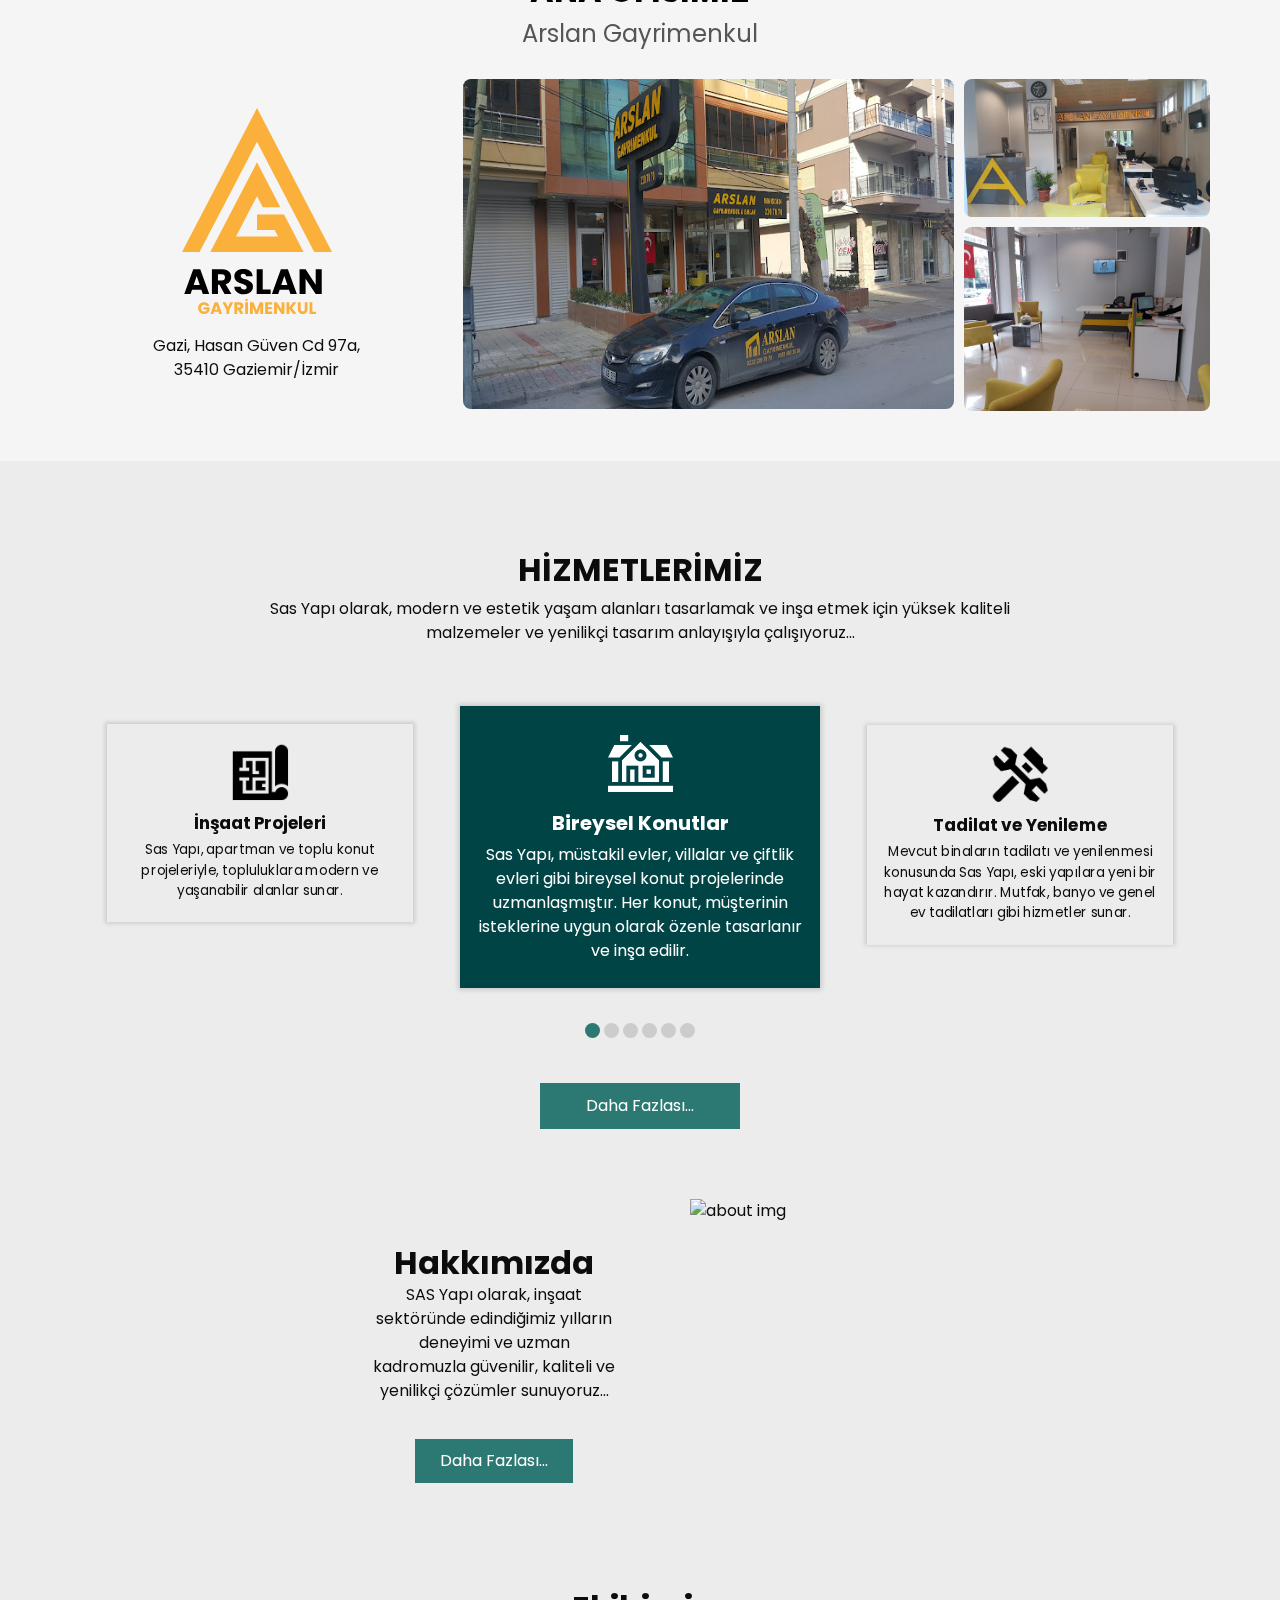
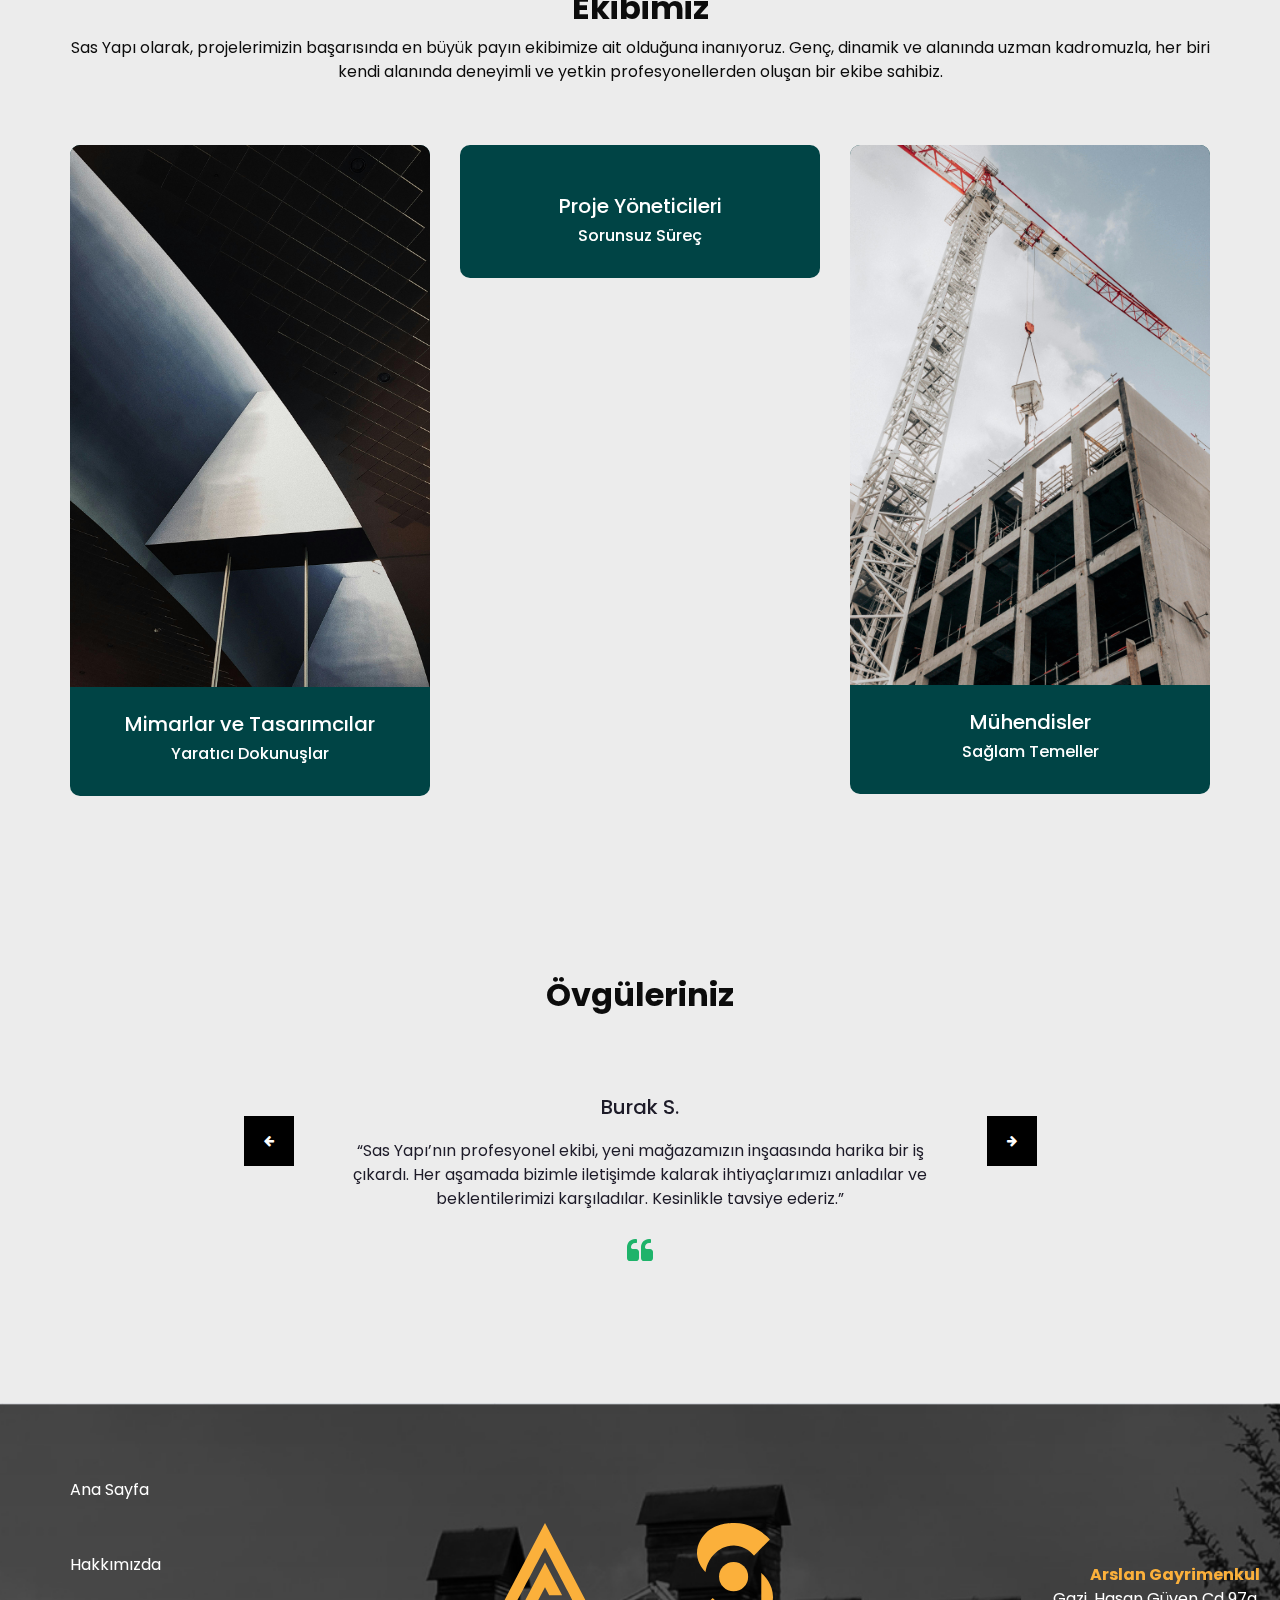
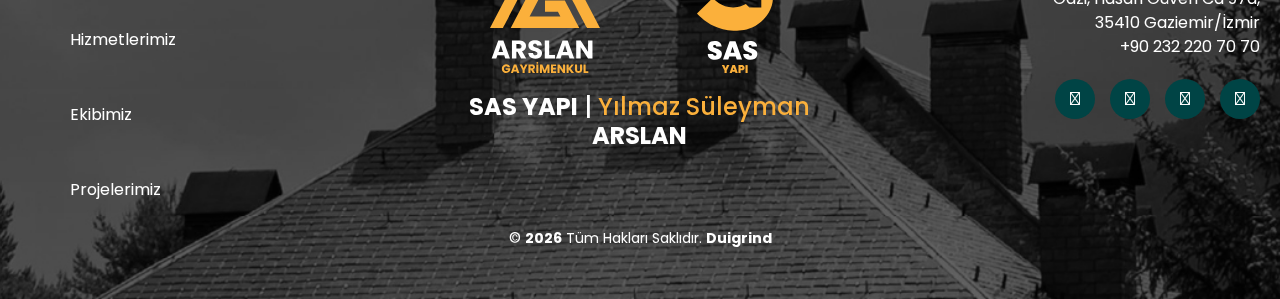
==== commit f83cdf78: "Düzenleme9" ====
--- a/index.html
+++ b/index.html
@@ -99,7 +99,7 @@
                   <a class="nav-link" href="team.html"><i class="fa-solid fa-users-gear" aria-hidden="true"></i></a>
                 </li>
                 <li class="nav-item">
-                  <a class="nav-link" href="https://wa.me/905324636757"><i class="fab fa-whatsapp" aria-hidden="true"></i></a>
+                  <a class="nav-link" href="https://wa.me/902322207070"><i class="fab fa-whatsapp" aria-hidden="true"></i></a>
                 </li>
               </ul>
             </div>
@@ -774,20 +774,11 @@
             +90 232 220 70 70
           </a>
         </p>
-        <p>
-          <a href="https://www.google.com/maps/place/Menderes+Fizyoterapi+%26+Sa%C4%9Fl%C4%B1kl%C4%B1+Ya%C5%9Fam+Merkezi/@38.2601204,27.1300805,17z/data=!3m1!4b1!4m6!3m5!1s0x14bbe1c1a32dccf5:0xf2232cbf2a34ceb!8m2!3d38.2601204!4d27.1300805!16s%2Fg%2F11px7xp6g0?entry=ttu&g_ep=EgoyMDI0MTIwMS4xIKXMDSoASAFQAw%3D%3D" target="_blank">
-            <b>SAS YAPI</b><br>
-            Kasımpaşa, Atatürk Cd. No:97,<br> 35470 Menderes/İzmir
-          </a> <br>
-          <a href="tel:+905324636757" onclick="copyToClipboard('+905324636757'); return false;" title="+90 532 463 67 57">
-  +90 532 463 67 57
-</a>
-        </p>
         <div class="social-icons">
           <a href="https://www.instagram.com/ylmz_ars/?utm_source=ig_web_button_share_sheet" target="_blank" class="social-icon"><i class="fab fa-instagram"></i></a>
-          <a href="https://wa.me/905324636757" target="_blank" class="social-icon"><i class="fab fa-whatsapp"></i></a>
+          <a href="https://wa.me/902322207070" target="_blank" class="social-icon"><i class="fab fa-whatsapp"></i></a>
           <a href="mailto:sasyapias@gmail.com" target="_blank" class="social-icon"><i class="fas fa-envelope"></i></a>
-          <a href="tel:+905324636757" class="social-icon"><i class="fas fa-phone"></i></a>
+          <a href="tel:+902322207070" class="social-icon"><i class="fas fa-phone"></i></a>
           </div>
       </div>
     </div>
--- a/css/style.css
+++ b/css/style.css
@@ -1021,6 +1021,7 @@
 
 .client_section .client_container .detail-box p {
   color: #1d1b28;
+  text-align: center;
   margin: 20px;
 }
 
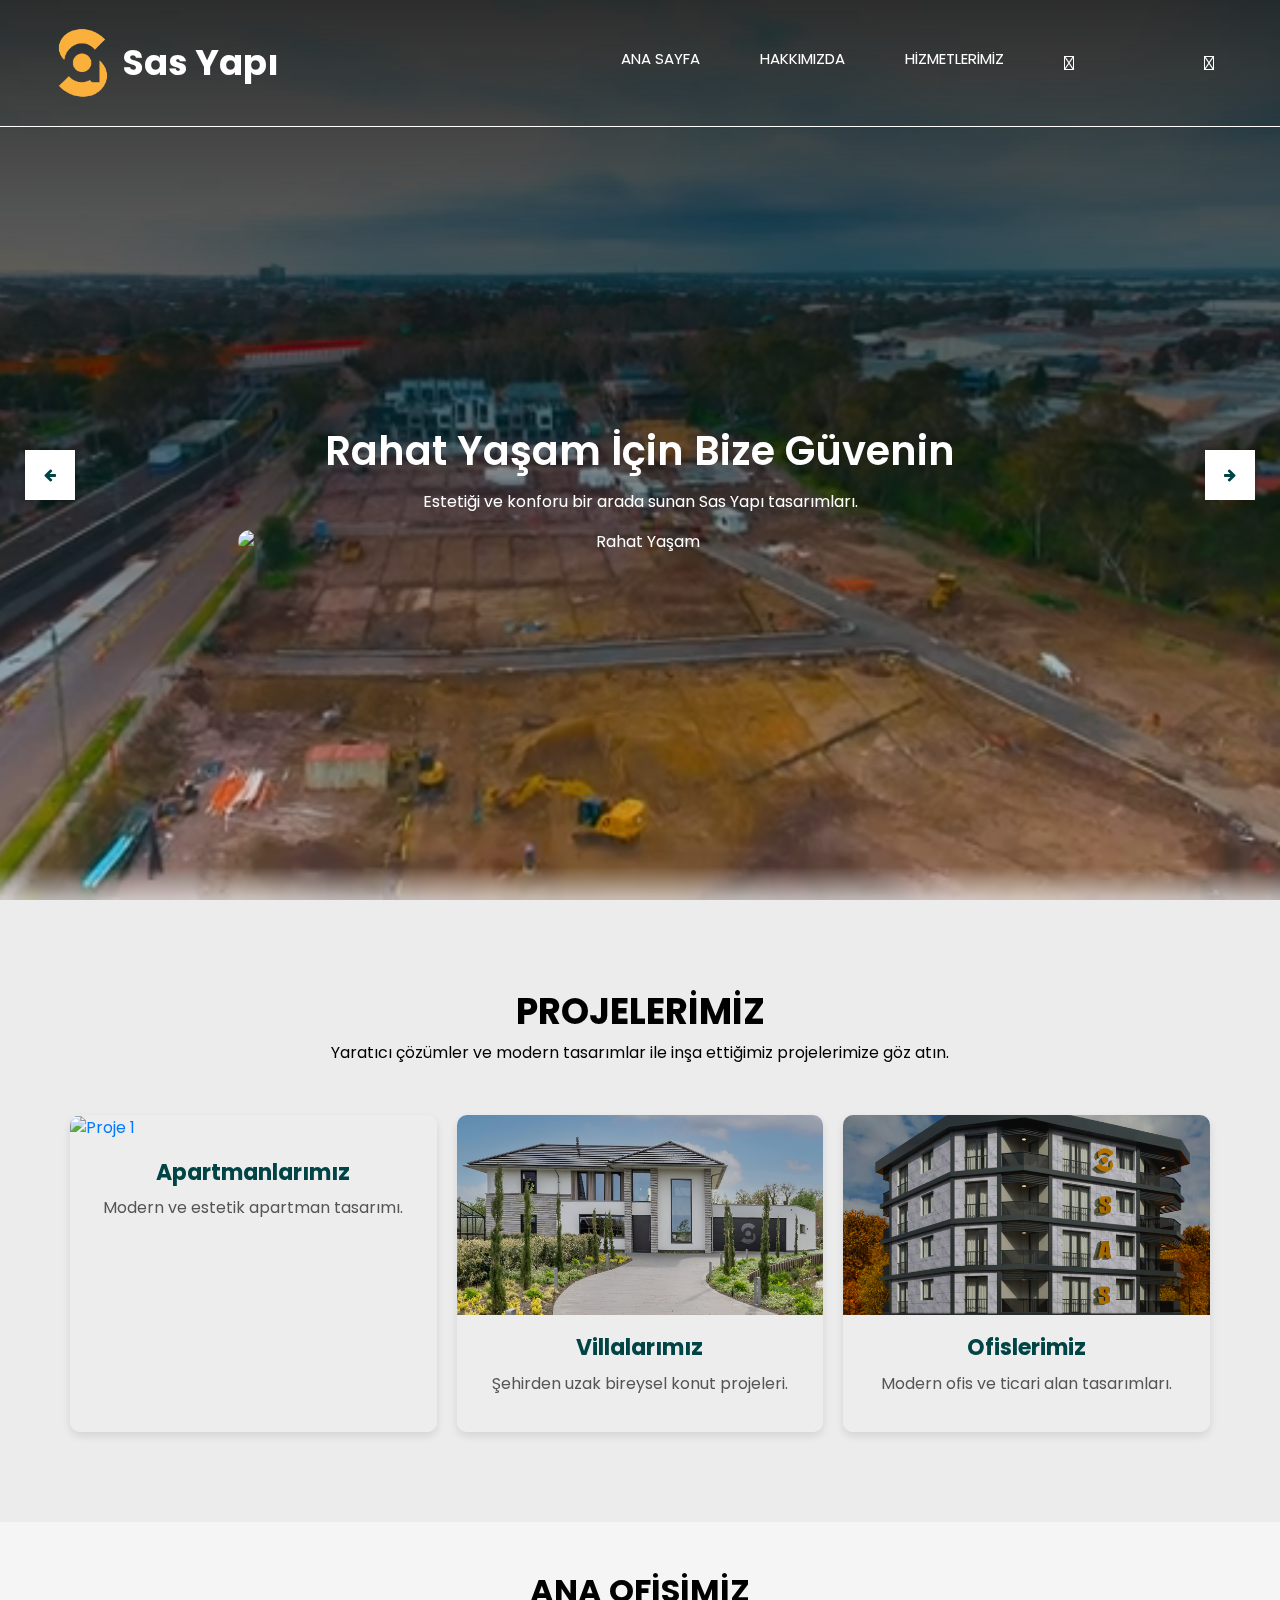
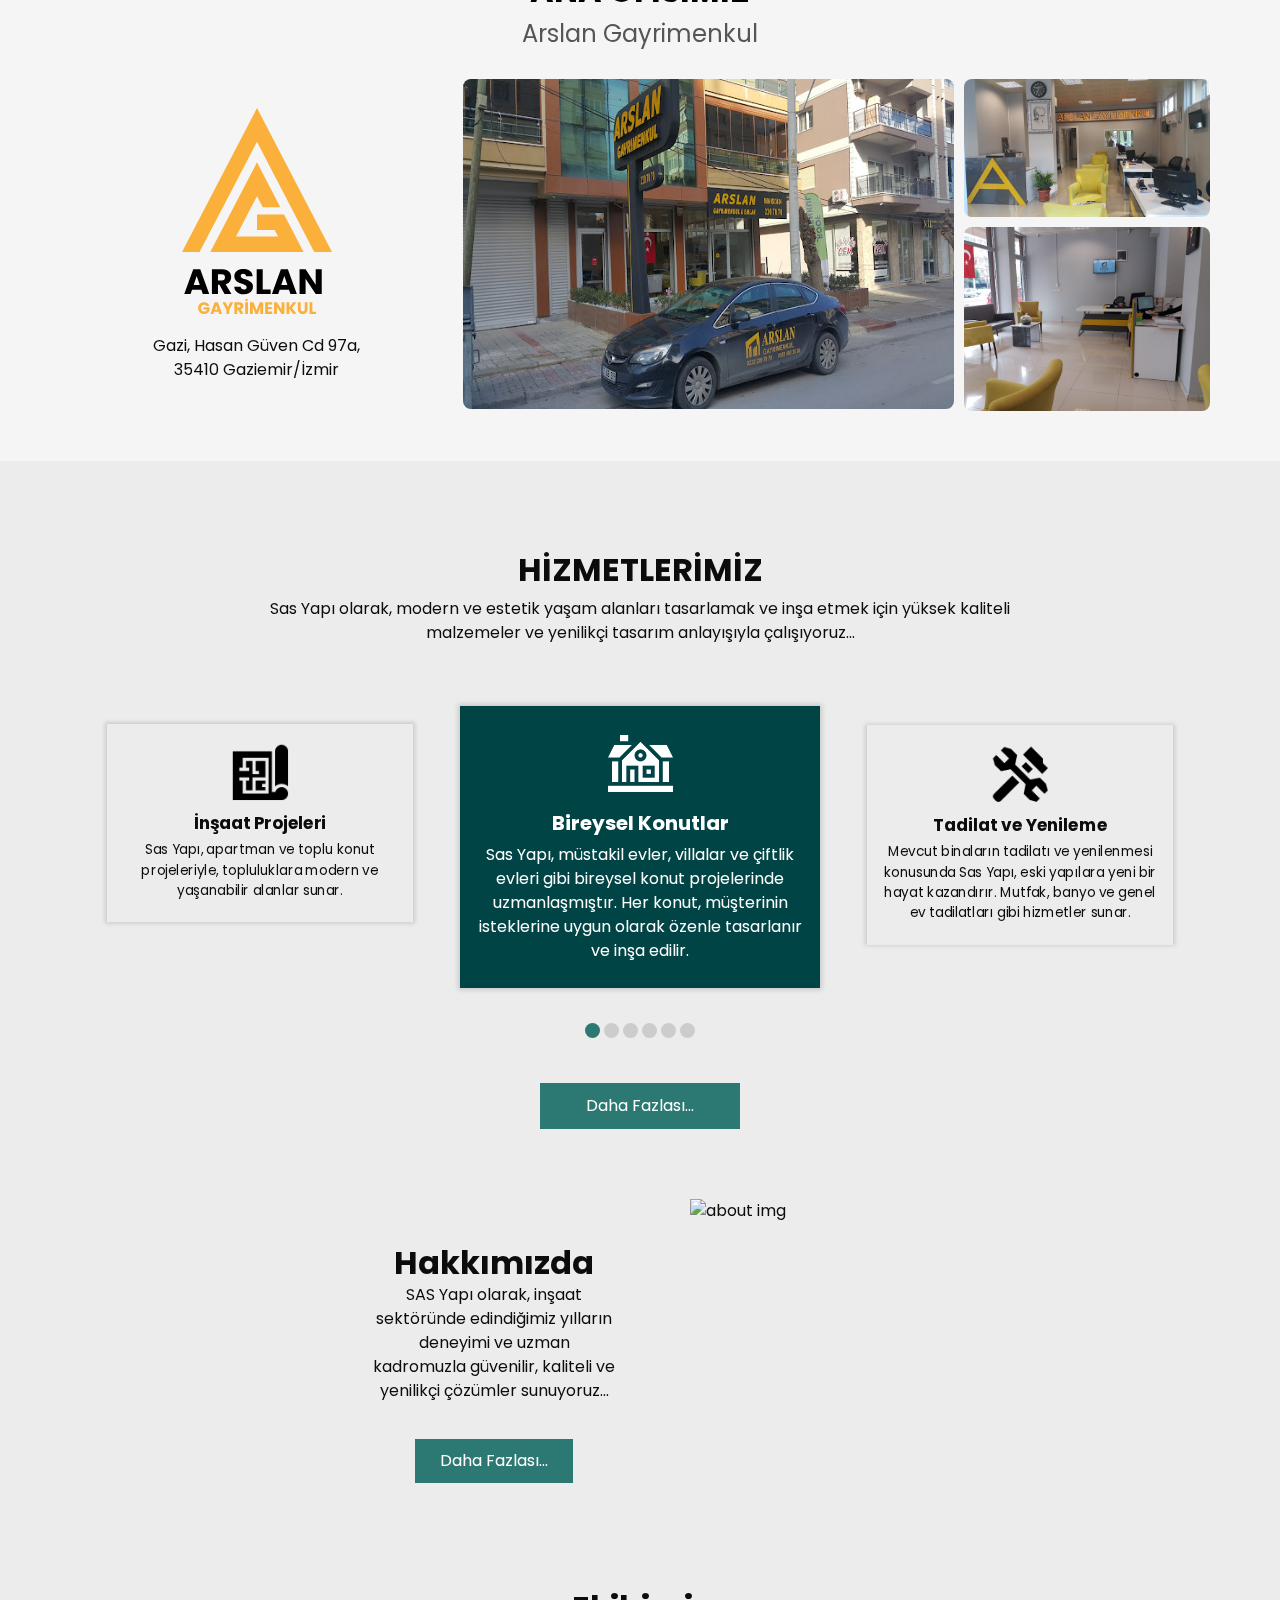
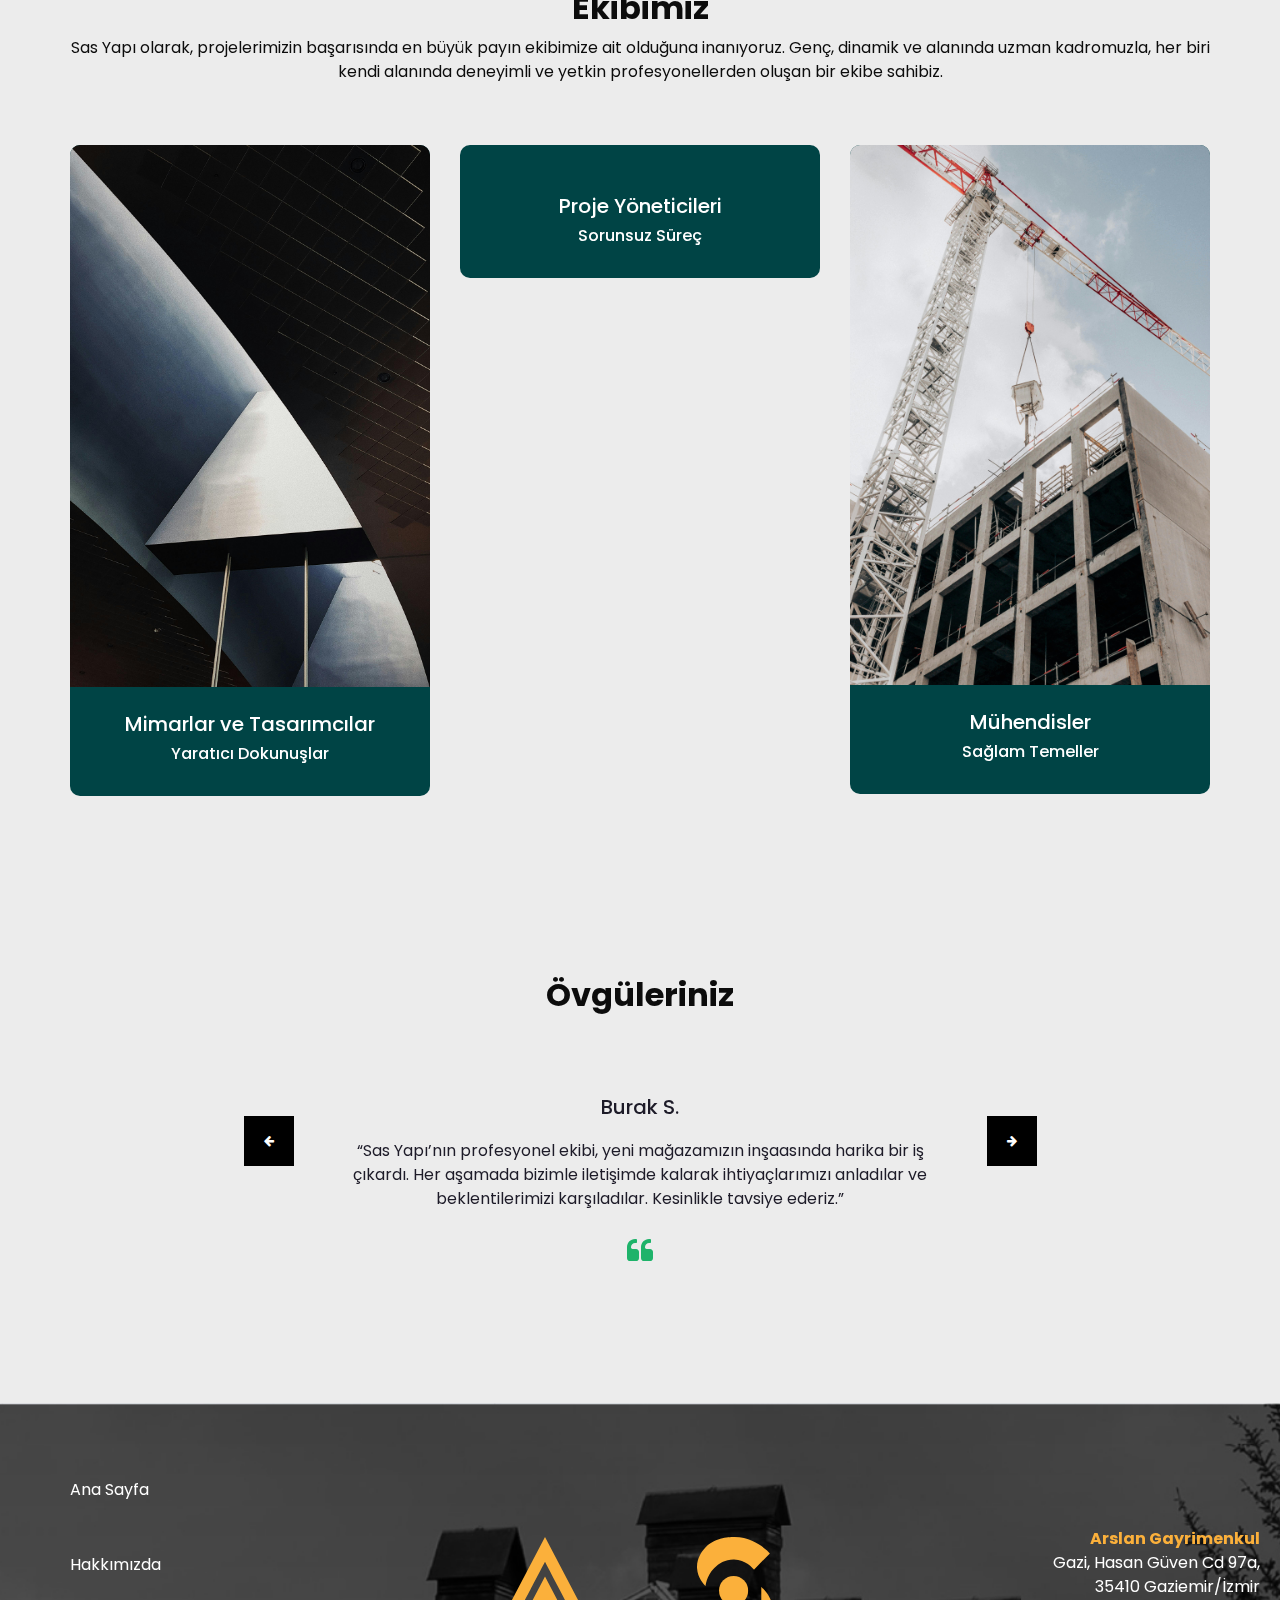
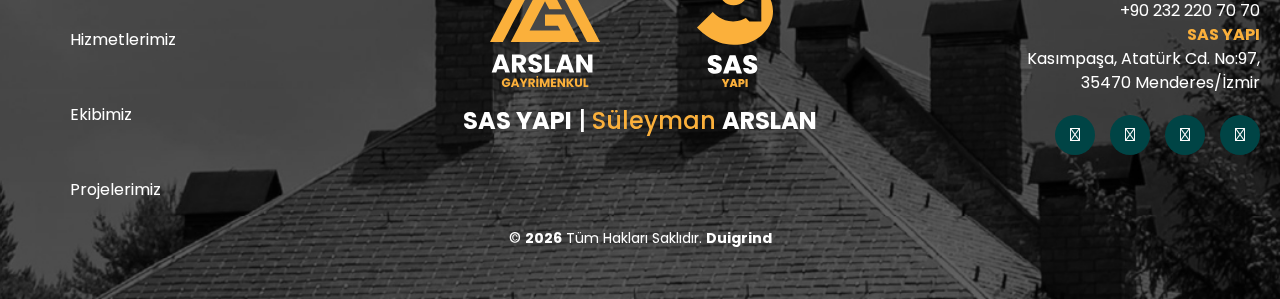
==== commit 25f617d8: "düzenleme10" ====
--- a/index.html
+++ b/index.html
@@ -759,7 +759,7 @@
           </div>
         </div>
         <h2 class="footer-title">
-          <b>SAS YAPI</b> | <span class="highlight">Yılmaz Süleyman</span> <b>ARSLAN</b>
+          <b>SAS YAPI</b> | <span class="highlight">Süleyman</span> <b>ARSLAN</b>
         </h2>
       </div>
   
@@ -772,6 +772,11 @@
           </a> <br>
           <a href="tel:+902322207070" onclick="copyToClipboard('+902322207070'); return false;" title="+902322207070">
             +90 232 220 70 70
+          </a>
+          <br>
+          <a href="https://www.google.com/maps/place/Kas%C4%B1mpa%C5%9Fa,+Atat%C3%BCrk+Cd.+No:97,+35470+Menderes%2F%C4%B0zmir/@38.3107365,27.0489035,12z/data=!4m6!3m5!1s0x14bbe1a1c6acbfe7:0x1ad0e61fbd7857f3!8m2!3d38.257509!4d27.130514!16s%2Fg%2F11c22ryd9q?entry=ttu&g_ep=EgoyMDI0MTIwMi4wIKXMDSoASAFQAw%3D%3D" target="_blank">
+            <b>SAS YAPI</b><br>
+            Kasımpaşa, Atatürk Cd. No:97,<br>35470 Menderes/İzmir
           </a>
         </p>
         <div class="social-icons">
